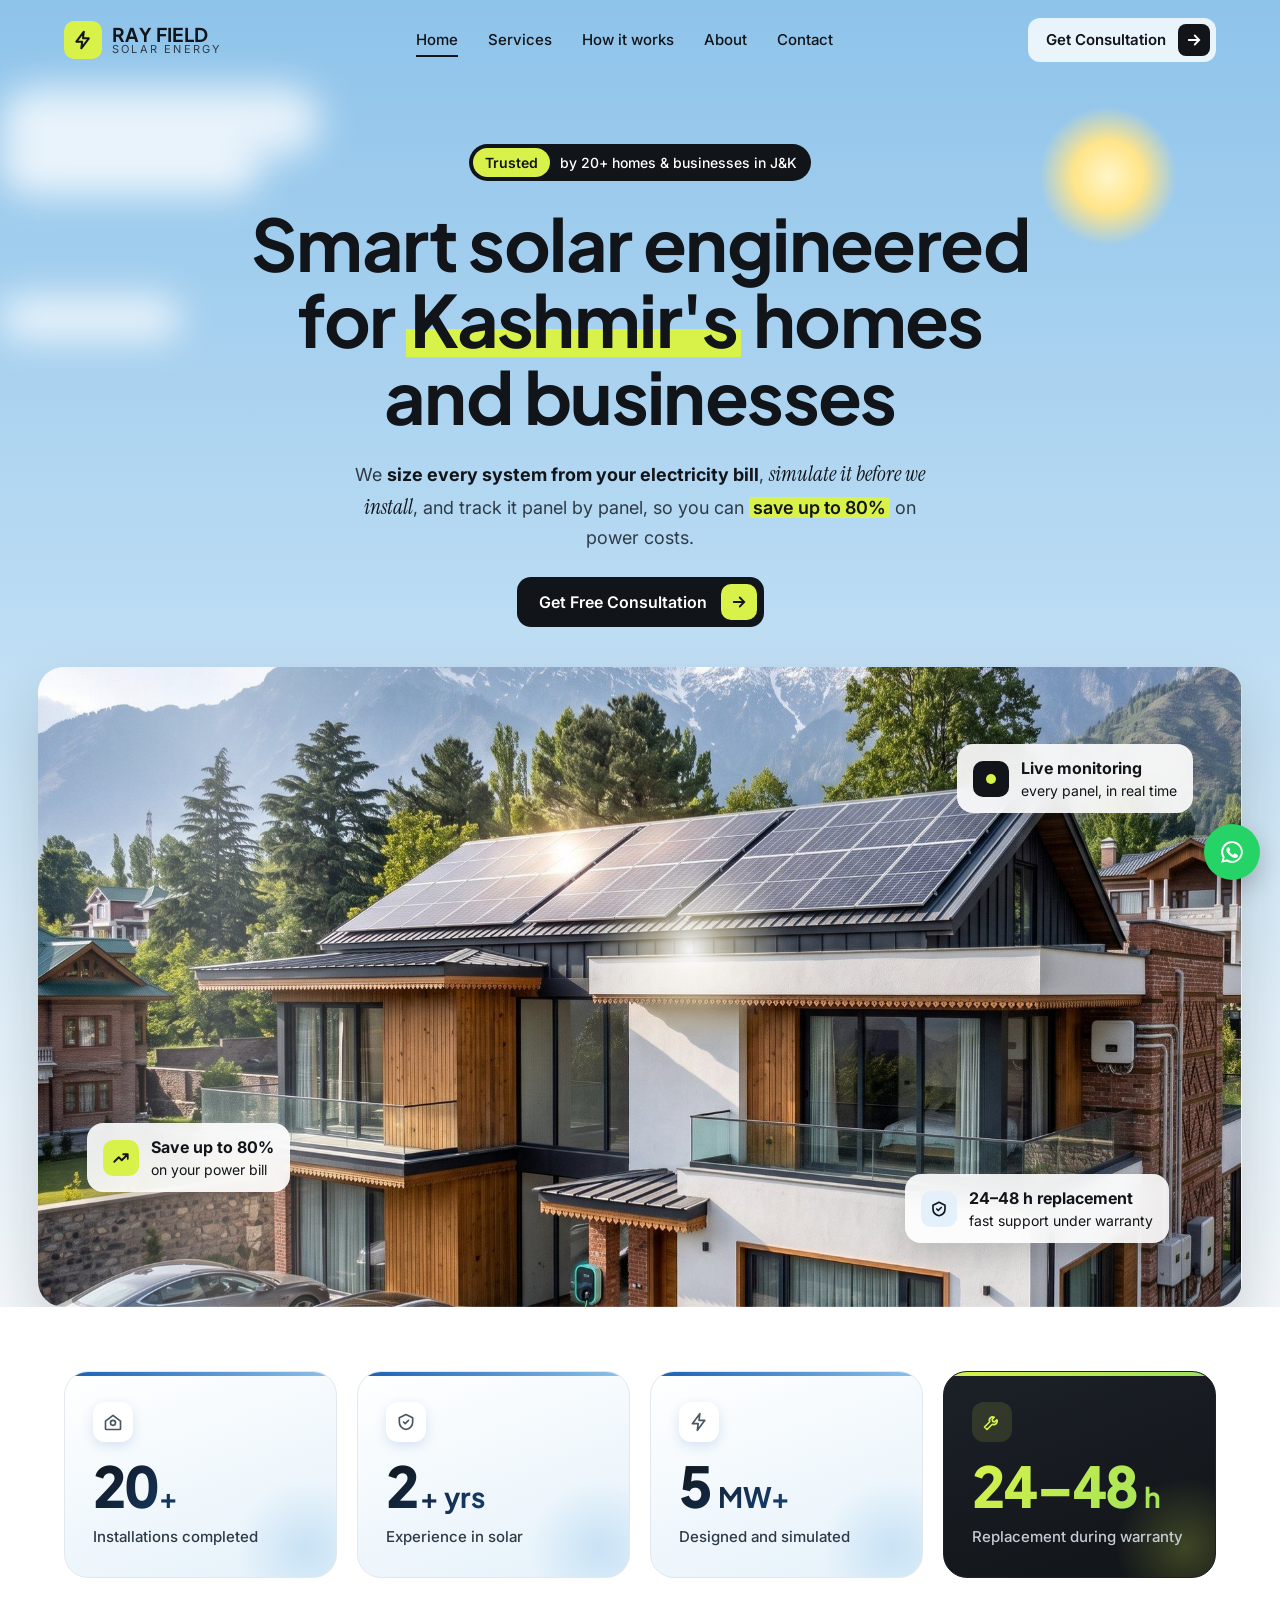
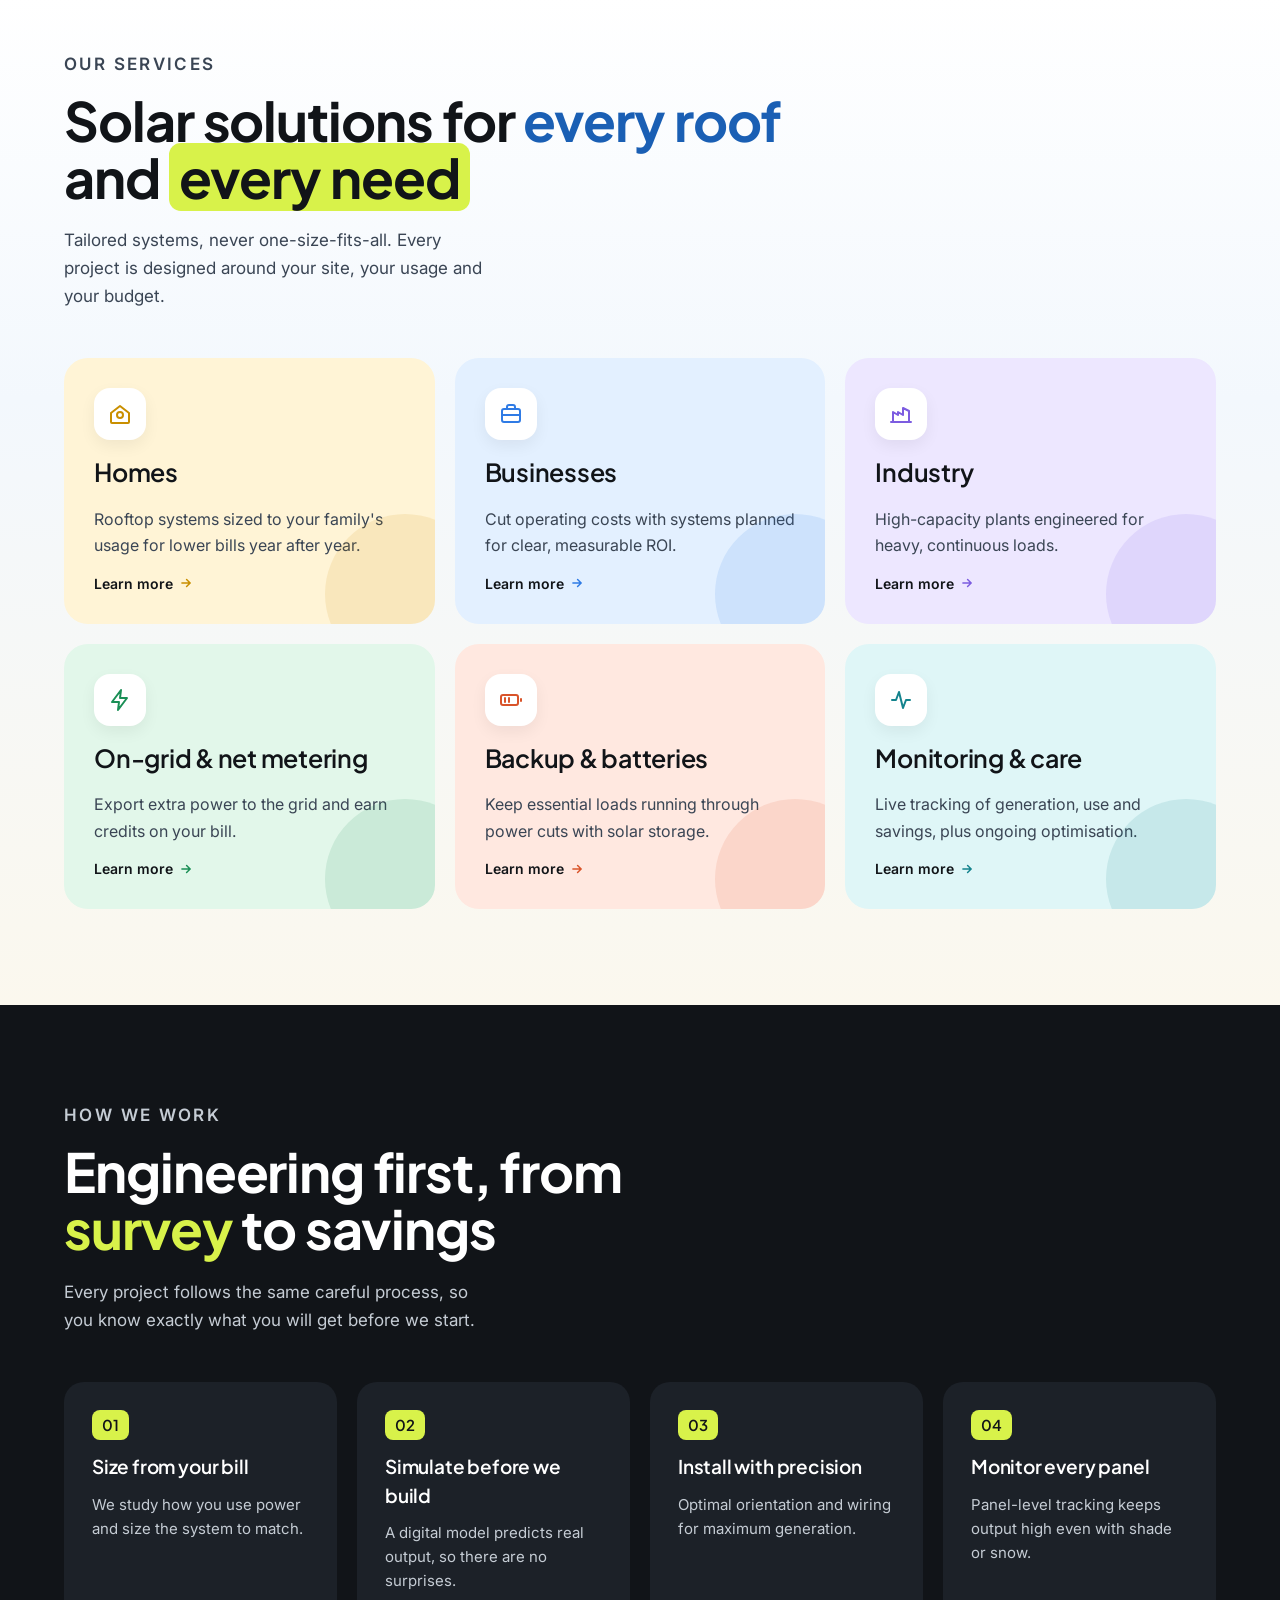
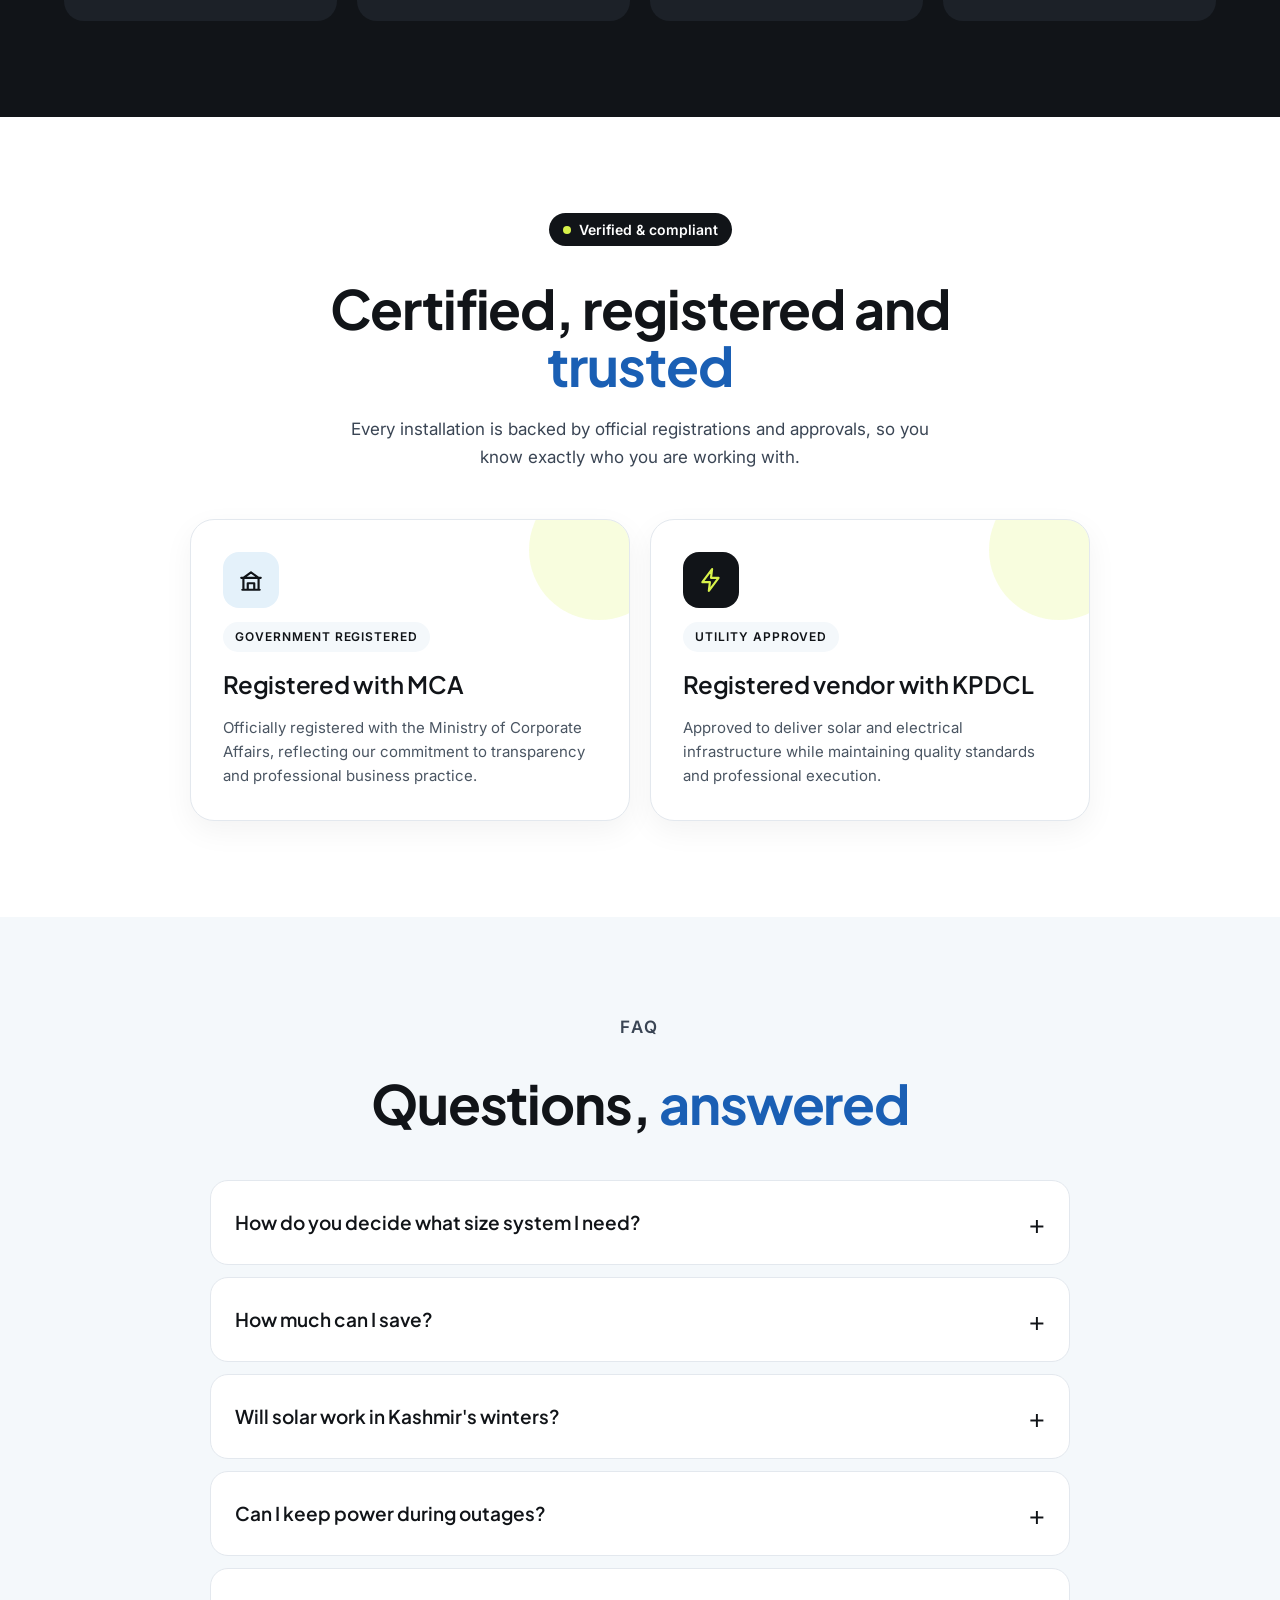
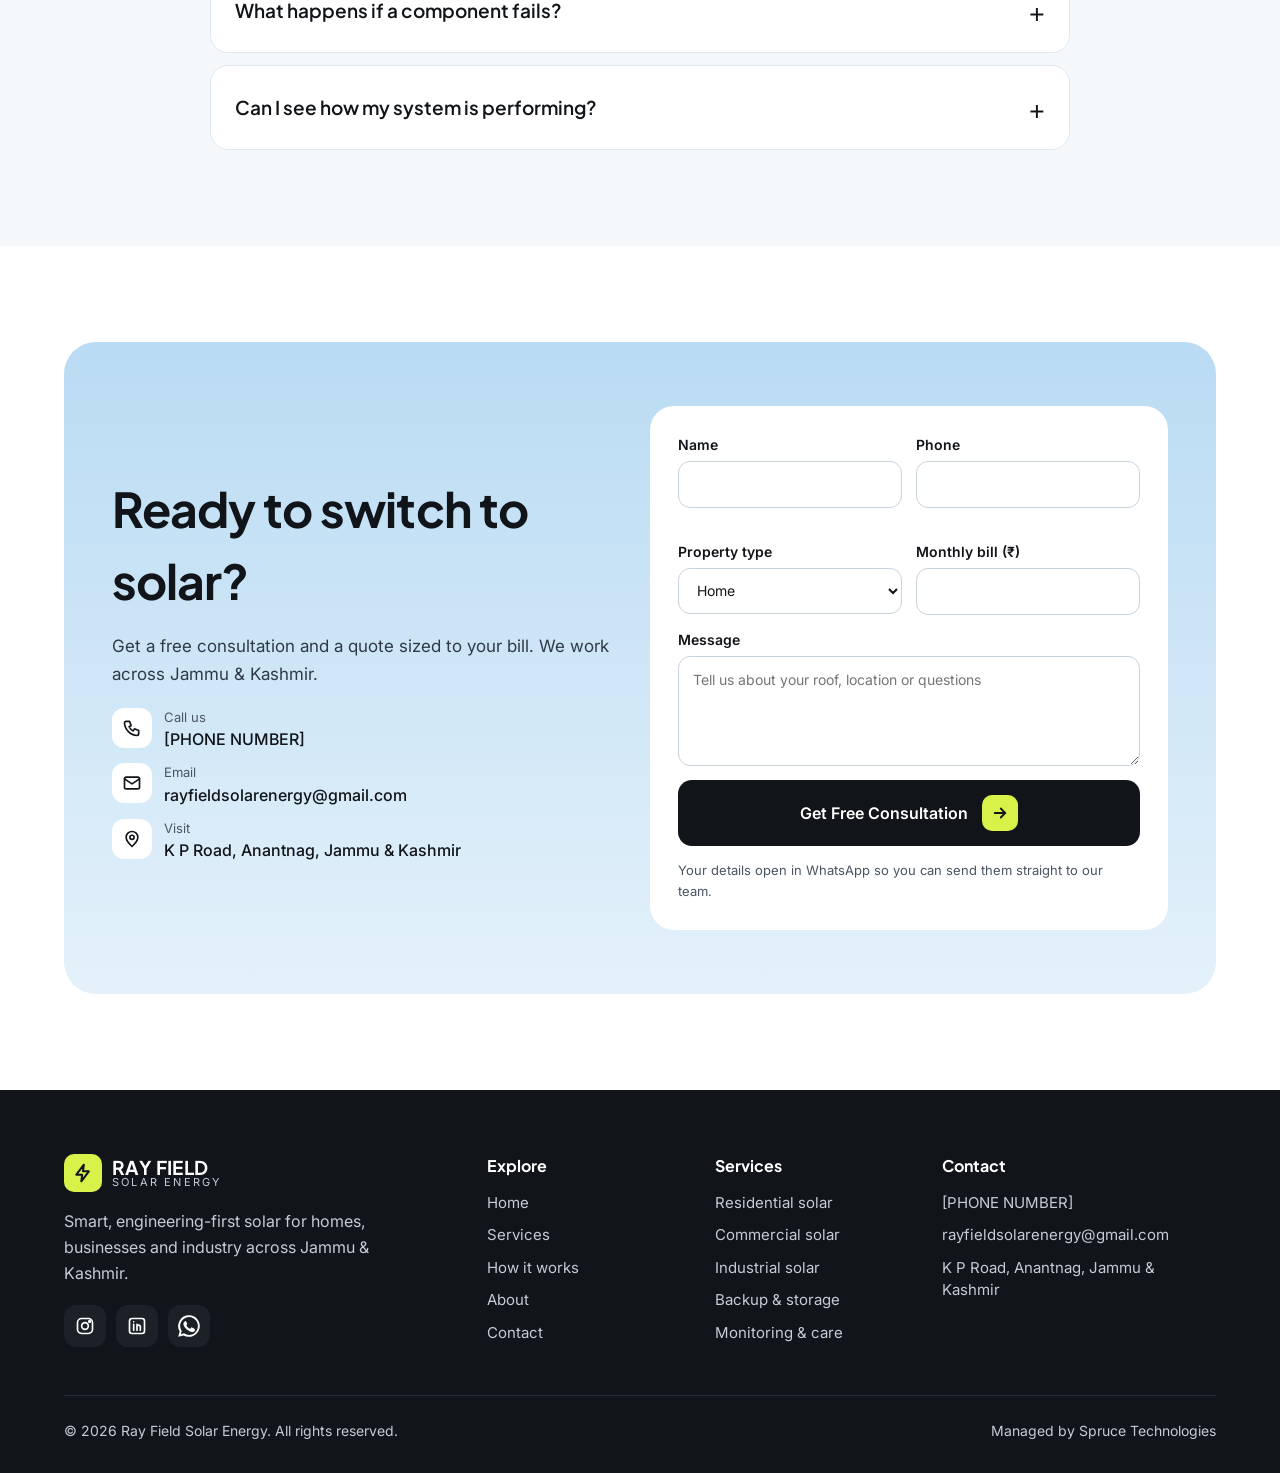
==== index.html @ 149a0244 "Footer: Managed by Spruce Technologies Co-Authored-By: Claude Opus 5.5 <noreply@anthropic.com> Claud" ====
<!doctype html>
<html lang="en" class="no-js">
<head>
<meta charset="utf-8">
<meta name="viewport" content="width=device-width, initial-scale=1">
<title>Ray Field Solar Energy | Rooftop Solar in Jammu &amp; Kashmir</title>
<meta name="description" content="Smart solar for homes and businesses in Jammu & Kashmir. Systems sized from your bill, simulated before install and monitored panel by panel.">
<meta name="theme-color" content="#8EC3EA">
<meta property="og:title" content="Ray Field Solar Energy | Rooftop Solar in Jammu &amp; Kashmir">
<meta property="og:description" content="Smart solar for homes and businesses in Jammu & Kashmir. Systems sized from your bill, simulated before install and monitored panel by panel.">
<meta property="og:image" content="assets/img/kashmir-solar-home.jpg">
<link rel="icon" href="assets/img/favicon.svg" type="image/svg+xml">
<link rel="preconnect" href="https://fonts.googleapis.com">
<link rel="preconnect" href="https://fonts.gstatic.com" crossorigin>
<link href="https://fonts.googleapis.com/css2?family=Plus+Jakarta+Sans:wght@500;600;700;800&family=Inter:wght@400;500;600&family=Instrument+Serif:ital@0;1&display=swap" rel="stylesheet">
<link rel="stylesheet" href="assets/css/styles.css">
</head>
<body>
<a class="skip" href="#main">Skip to content</a>
<header class="site-header">
<div class="container nav">
<a class="logo" href="index.html" aria-label="Ray Field Solar Energy home"><span class="logo-mark"><svg width="20" height="20" viewBox="0 0 24 24" fill="none" stroke="#111418" stroke-width="2.4" stroke-linecap="round" stroke-linejoin="round" aria-hidden="true"><path d="M13 2 4 14h7l-1 8 9-12h-7z"/></svg></span><span class="logo-text"><b>RAY FIELD</b><small>SOLAR ENERGY</small></span></a>
<nav aria-label="Main"><ul class="menu" id="menu"><li><a href="index.html" aria-current="page">Home</a></li><li><a href="services.html">Services</a></li><li><a href="how-it-works.html">How it works</a></li><li><a href="about.html">About</a></li><li><a href="contact.html">Contact</a></li></ul></nav>
<a class="btn btn-light" href="contact.html#quote">Get Consultation<span class="arr"><svg width="18" height="18" viewBox="0 0 24 24" fill="none" stroke="currentColor" stroke-width="2.4" stroke-linecap="round" aria-hidden="true"><path d="M5 12h14M13 6l6 6-6 6"/></svg></span></a>
<button class="menu-toggle" aria-controls="menu" aria-expanded="false" aria-label="Open menu"><svg width="22" height="22" viewBox="0 0 24 24" fill="none" stroke="currentColor" stroke-width="2" stroke-linecap="round" stroke-linejoin="round" aria-hidden="true"><path d="M4 7h16M4 12h16M4 17h16"/></svg></button>
</div>
</header>
<main id="main">
<section class="hero">
<div class="sun" aria-hidden="true"></div>
<div class="cloud" aria-hidden="true" style="top:140px;width:260px;height:60px;animation-duration:70s;animation-delay:-20s"></div>
<div class="cloud" aria-hidden="true" style="top:300px;width:180px;height:44px;animation-duration:95s;animation-delay:-60s"></div>
<div class="cloud" aria-hidden="true" style="top:90px;width:320px;height:70px;animation-duration:120s;animation-delay:-5s"></div>
<div class="hero-copy">
<p class="pill fu d1"><span>Trusted</span>by 20+ homes &amp; businesses in J&amp;K</p>
<h1 class="fu d2">Smart solar engineered for <span class="mark">Kashmir's</span> homes and businesses</h1>
<p class="lead fu d3">We <strong>size every system from your electricity bill</strong>, <em>simulate it before we install</em>, and track it panel by panel, so you can <span class="hl" style="font-weight:600;color:#111418">save up to 80%</span> on power costs.</p>
<a class="btn btn-dark fu d4" href="contact.html#quote">Get Free Consultation<span class="arr"><svg width="18" height="18" viewBox="0 0 24 24" fill="none" stroke="currentColor" stroke-width="2.4" stroke-linecap="round" aria-hidden="true"><path d="M5 12h14M13 6l6 6-6 6"/></svg></span></a>
</div>
<div class="hero-media rise">
<div class="photo">
<img src="assets/img/kashmir-solar-home.jpg" alt="Modern Kashmiri home with rooftop solar panels and snow-capped mountains behind" width="1800" height="1413" fetchpriority="high">
<div class="flare" aria-hidden="true"></div><div class="sweep" aria-hidden="true"></div>
<div class="chip c1"><span class="ic" style="background:#D8F24A"><svg width="18" height="18" viewBox="0 0 24 24" fill="none" stroke="#111418" stroke-width="2.4" stroke-linecap="round" stroke-linejoin="round" aria-hidden="true"><path d="M3 17l6-6 4 4 8-8M15 7h6v6"/></svg></span><span><strong>Save up to 80%</strong><span class="sub">on your power bill</span></span></div>
<div class="chip c2"><span class="ic" style="background:#111418"><span class="live"></span></span><span><strong>Live monitoring</strong><span class="sub">every panel, in real time</span></span></div>
<div class="chip c3"><span class="ic" style="background:#E4F1FA"><svg width="18" height="18" viewBox="0 0 24 24" fill="none" stroke="#111418" stroke-width="2.2" stroke-linecap="round" stroke-linejoin="round" aria-hidden="true"><path d="M12 3l8 4v5c0 5-3.5 8-8 9-4.5-1-8-4-8-9V7z"/><path d="M9 12l2 2 4-4"/></svg></span><span><strong>24–48 h replacement</strong><span class="sub">fast support under warranty</span></span></div>
</div>
</div>
</section>
<section class="section" style="padding:64px 0 16px">
<div class="container grid g4 stats">
<div class="stat lift reveal"><span class="stat-ic"><svg width="20" height="20" viewBox="0 0 24 24" fill="none" stroke="currentColor" stroke-width="2" stroke-linecap="round" stroke-linejoin="round" aria-hidden="true"><circle cx="12" cy="13" r="3"/><path d="M3 11l9-7 9 7v9a1 1 0 0 1-1 1H4a1 1 0 0 1-1-1z"/></svg></span><b><span class="num" data-count="20">20</span><i>+</i></b><span>Installations completed</span></div>
<div class="stat lift reveal" data-delay="80"><span class="stat-ic"><svg width="20" height="20" viewBox="0 0 24 24" fill="none" stroke="currentColor" stroke-width="2" stroke-linecap="round" stroke-linejoin="round" aria-hidden="true"><path d="M12 3l8 4v5c0 5-3.5 8-8 9-4.5-1-8-4-8-9V7z"/><path d="M9 12l2 2 4-4"/></svg></span><b><span class="num" data-count="2">2</span><i>+ yrs</i></b><span>Experience in solar</span></div>
<div class="stat lift reveal" data-delay="160"><span class="stat-ic"><svg width="20" height="20" viewBox="0 0 24 24" fill="none" stroke="currentColor" stroke-width="2" stroke-linecap="round" stroke-linejoin="round" aria-hidden="true"><path d="M13 2 4 14h7l-1 8 9-12h-7z"/></svg></span><b><span class="num" data-count="5">5</span><i> MW+</i></b><span>Designed and simulated</span></div>
<div class="stat dark lift reveal" data-delay="240"><span class="stat-ic"><svg width="20" height="20" viewBox="0 0 24 24" fill="none" stroke="currentColor" stroke-width="2" stroke-linecap="round" stroke-linejoin="round" aria-hidden="true"><path d="M14.7 6.3a4 4 0 0 0-5.4 5.4L3 18l3 3 6.3-6.3a4 4 0 0 0 5.4-5.4l-2.5 2.5-2.4-.6-.6-2.4z"/></svg></span><b><span class="num">24–48</span><i> h</i></b><span>Replacement during warranty</span></div>
</div>
</section>

<section class="section services-bg" id="services" style="padding-top:56px">
<div class="container">
<div class="section-head reveal"><div><p class="eyebrow">Our services</p><h2>Solar solutions for <span class="serif">every roof</span> and <span class="hl">every need</span></h2></div><p>Tailored systems, never one-size-fits-all. Every project is designed around your site, your usage and your budget.</p></div>
<div class="grid g3"><article id="homes" class="svc t-yellow lift reveal" data-delay="0"><span class="ic"><svg width="24" height="24" viewBox="0 0 24 24" fill="none" stroke="currentColor" stroke-width="2" stroke-linecap="round" stroke-linejoin="round" aria-hidden="true"><circle cx="12" cy="13" r="3"/><path d="M3 11l9-7 9 7v9a1 1 0 0 1-1 1H4a1 1 0 0 1-1-1z"/></svg></span><h3>Homes</h3><p>Rooftop systems sized to your family's usage for lower bills year after year.</p><a class="more" href="services.html#homes">Learn more <svg width="14" height="14" viewBox="0 0 24 24" fill="none" stroke="currentColor" stroke-width="2.6" stroke-linecap="round" aria-hidden="true"><path d="M5 12h14M13 6l6 6-6 6"/></svg></a></article>
<article id="business" class="svc t-blue lift reveal" data-delay="90"><span class="ic"><svg width="24" height="24" viewBox="0 0 24 24" fill="none" stroke="currentColor" stroke-width="2" stroke-linecap="round" stroke-linejoin="round" aria-hidden="true"><rect x="3" y="7" width="18" height="13" rx="2"/><path d="M8 7V5a2 2 0 0 1 2-2h4a2 2 0 0 1 2 2v2M3 13h18"/></svg></span><h3>Businesses</h3><p>Cut operating costs with systems planned for clear, measurable ROI.</p><a class="more" href="services.html#business">Learn more <svg width="14" height="14" viewBox="0 0 24 24" fill="none" stroke="currentColor" stroke-width="2.6" stroke-linecap="round" aria-hidden="true"><path d="M5 12h14M13 6l6 6-6 6"/></svg></a></article>
<article id="industry" class="svc t-violet lift reveal" data-delay="180"><span class="ic"><svg width="24" height="24" viewBox="0 0 24 24" fill="none" stroke="currentColor" stroke-width="2" stroke-linecap="round" stroke-linejoin="round" aria-hidden="true"><path d="M2 20h20M4 20V10l5 3V10l5 3V6l6 3v11"/></svg></span><h3>Industry</h3><p>High-capacity plants engineered for heavy, continuous loads.</p><a class="more" href="services.html#industry">Learn more <svg width="14" height="14" viewBox="0 0 24 24" fill="none" stroke="currentColor" stroke-width="2.6" stroke-linecap="round" aria-hidden="true"><path d="M5 12h14M13 6l6 6-6 6"/></svg></a></article>
<article id="grid" class="svc t-green lift reveal" data-delay="0"><span class="ic"><svg width="24" height="24" viewBox="0 0 24 24" fill="none" stroke="currentColor" stroke-width="2" stroke-linecap="round" stroke-linejoin="round" aria-hidden="true"><path d="M13 2 4 14h7l-1 8 9-12h-7z"/></svg></span><h3>On-grid &amp; net metering</h3><p>Export extra power to the grid and earn credits on your bill.</p><a class="more" href="services.html#grid">Learn more <svg width="14" height="14" viewBox="0 0 24 24" fill="none" stroke="currentColor" stroke-width="2.6" stroke-linecap="round" aria-hidden="true"><path d="M5 12h14M13 6l6 6-6 6"/></svg></a></article>
<article id="storage" class="svc t-peach lift reveal" data-delay="90"><span class="ic"><svg width="24" height="24" viewBox="0 0 24 24" fill="none" stroke="currentColor" stroke-width="2" stroke-linecap="round" stroke-linejoin="round" aria-hidden="true"><rect x="2" y="7" width="17" height="10" rx="2"/><path d="M22 11v2M6 10v4M10 10v4"/></svg></span><h3>Backup &amp; batteries</h3><p>Keep essential loads running through power cuts with solar storage.</p><a class="more" href="services.html#storage">Learn more <svg width="14" height="14" viewBox="0 0 24 24" fill="none" stroke="currentColor" stroke-width="2.6" stroke-linecap="round" aria-hidden="true"><path d="M5 12h14M13 6l6 6-6 6"/></svg></a></article>
<article id="monitoring" class="svc t-aqua lift reveal" data-delay="180"><span class="ic"><svg width="24" height="24" viewBox="0 0 24 24" fill="none" stroke="currentColor" stroke-width="2" stroke-linecap="round" stroke-linejoin="round" aria-hidden="true"><path d="M3 12h4l3-8 4 16 3-8h4"/></svg></span><h3>Monitoring &amp; care</h3><p>Live tracking of generation, use and savings, plus ongoing optimisation.</p><a class="more" href="services.html#monitoring">Learn more <svg width="14" height="14" viewBox="0 0 24 24" fill="none" stroke="currentColor" stroke-width="2.6" stroke-linecap="round" aria-hidden="true"><path d="M5 12h14M13 6l6 6-6 6"/></svg></a></article></div>
</div>
</section>
<section class="section dark-band">
<div class="container">
<div class="section-head reveal"><div><p class="eyebrow" style="color:var(--on-dark)">How we work</p><h2>Engineering first, from <span class="serif">survey</span> to savings</h2></div><p>Every project follows the same careful process, so you know exactly what you will get before we start.</p></div>
<div class="grid g4"><div class="step lift reveal" data-delay="0"><span class="n">01</span><h3>Size from your bill</h3><p>We study how you use power and size the system to match.</p></div><div class="step lift reveal" data-delay="90"><span class="n">02</span><h3>Simulate before we build</h3><p>A digital model predicts real output, so there are no surprises.</p></div><div class="step lift reveal" data-delay="180"><span class="n">03</span><h3>Install with precision</h3><p>Optimal orientation and wiring for maximum generation.</p></div><div class="step lift reveal" data-delay="270"><span class="n">04</span><h3>Monitor every panel</h3><p>Panel-level tracking keeps output high even with shade or snow.</p></div></div>
</div>
</section>

<section class="section">
<div class="container">
<div class="section-head center reveal">
<span class="badge-dark"><span class="live"></span>Verified &amp; compliant</span>
<h2>Certified, registered and <span class="serif">trusted</span></h2>
<p>Every installation is backed by official registrations and approvals, so you know exactly who you are working with.</p>
</div>
<div class="grid g2" style="max-width:900px;margin:0 auto">
<div class="trust lift reveal"><span class="ic" style="background:#E4F1FA"><svg width="26" height="26" viewBox="0 0 24 24" fill="none" stroke="#111418" stroke-width="2" stroke-linecap="round" stroke-linejoin="round" aria-hidden="true"><path d="M4 21h16M5 21V10l7-5 7 5v11M9 21v-6h6v6M3 10h18"/></svg></span><span class="tag">Government registered</span><h3>Registered with MCA</h3><p>Officially registered with the Ministry of Corporate Affairs, reflecting our commitment to transparency and professional business practice.</p></div>
<div class="trust lift reveal" data-delay="90"><span class="ic" style="background:#111418"><svg width="26" height="26" viewBox="0 0 24 24" fill="none" stroke="#D8F24A" stroke-width="2" stroke-linecap="round" stroke-linejoin="round" aria-hidden="true"><path d="M13 2 4 14h7l-1 8 9-12h-7z"/></svg></span><span class="tag">Utility approved</span><h3>Registered vendor with KPDCL</h3><p>Approved to deliver solar and electrical infrastructure while maintaining quality standards and professional execution.</p></div>
</div>
</div>
</section>

<section class="section" id="faq" style="background:var(--sky-4)">
<div class="container">
<div class="section-head center reveal"><p class="eyebrow">FAQ</p><h2>Questions, <span class="serif">answered</span></h2></div>
<div class="faq"><details class="reveal"><summary>How do you decide what size system I need?</summary><p>We start with your electricity bills. By looking at how much power you use and when, we size a system that cuts your bill as much as possible without paying for capacity you will not use.</p></details><details class="reveal"><summary>How much can I save?</summary><p>Many customers can reduce their electricity bill by up to 80%. Your exact savings depend on your usage, roof and system size, and we show you the numbers before you commit.</p></details><details class="reveal"><summary>Will solar work in Kashmir's winters?</summary><p>Yes. We simulate every system against local conditions before installing, and panel-level monitoring and optimisation help keep output up even when one panel is affected by shade or snow.</p></details><details class="reveal"><summary>Can I keep power during outages?</summary><p>Yes, with a backup or battery storage system. We design it to keep your essential loads running when the grid is down.</p></details><details class="reveal"><summary>What happens if a component fails?</summary><p>If a component fails during the warranty period, we aim to replace it within 24–48 hours to keep downtime to a minimum.</p></details><details class="reveal"><summary>Can I see how my system is performing?</summary><p>Yes. Our monitoring shows your generation, consumption, grid import and export, and savings in real time.</p></details></div>
</div>
</section>

<div style="height:72px"></div>
<section class="section" id="quote" style="padding-top:24px">
<div class="container">
<div class="cta-box reveal">
<div>
<h2>Ready to switch to solar?</h2>
<p>Get a free consultation and a quote sized to your bill. We work across Jammu &amp; Kashmir.</p>
<ul class="contact-list">
<li><span class="ic"><svg width="20" height="20" viewBox="0 0 24 24" fill="none" stroke="currentColor" stroke-width="2" stroke-linecap="round" stroke-linejoin="round" aria-hidden="true"><path d="M5 4h4l2 5-2.5 1.5a11 11 0 0 0 5 5L15 13l5 2v4a2 2 0 0 1-2 2A16 16 0 0 1 3 6a2 2 0 0 1 2-2"/></svg></span><span><small>Call us</small><a href="tel:[PHONE]">[PHONE NUMBER]</a></span></li>
<li><span class="ic"><svg width="20" height="20" viewBox="0 0 24 24" fill="none" stroke="currentColor" stroke-width="2" stroke-linecap="round" stroke-linejoin="round" aria-hidden="true"><rect x="3" y="5" width="18" height="14" rx="2"/><path d="m3 7 9 6 9-6"/></svg></span><span><small>Email</small><a href="mailto:rayfieldsolarenergy@gmail.com">rayfieldsolarenergy@gmail.com</a></span></li>
<li><span class="ic"><svg width="20" height="20" viewBox="0 0 24 24" fill="none" stroke="currentColor" stroke-width="2" stroke-linecap="round" stroke-linejoin="round" aria-hidden="true"><path d="M12 21s-7-6.2-7-11a7 7 0 0 1 14 0c0 4.8-7 11-7 11z"/><circle cx="12" cy="10" r="2.5"/></svg></span><span><small>Visit</small>K P Road, Anantnag, Jammu &amp; Kashmir</span></li>
</ul>
</div>
<form class="quote" novalidate>
<label>Name<input name="Name" type="text" autocomplete="name" required><span class="err" data-err-for="Name" aria-live="polite"></span></label>
<label>Phone<input name="Phone" type="tel" autocomplete="tel" inputmode="tel" required><span class="err" data-err-for="Phone" aria-live="polite"></span></label>
<label>Property type<select name="Property"><option>Home</option><option>Business</option><option>Industry</option></select></label>
<label>Monthly bill (₹)<input name="Monthly bill" type="number" min="0" inputmode="numeric"></label>
<label class="full">Message<textarea name="Message" placeholder="Tell us about your roof, location or questions"></textarea></label>
<button class="btn btn-dark full" type="submit">Get Free Consultation<span class="arr"><svg width="18" height="18" viewBox="0 0 24 24" fill="none" stroke="currentColor" stroke-width="2.4" stroke-linecap="round" aria-hidden="true"><path d="M5 12h14M13 6l6 6-6 6"/></svg></span></button>
<p class="note full form-status" aria-live="polite">Your details open in WhatsApp so you can send them straight to our team.</p>
</form>
</div>
</div>
</section>

</main>
<footer class="site-footer">
<div class="container">
<div class="foot-grid">
<div>
<a class="logo" href="index.html"><span class="logo-mark"><svg width="20" height="20" viewBox="0 0 24 24" fill="none" stroke="#111418" stroke-width="2.4" stroke-linecap="round" stroke-linejoin="round" aria-hidden="true"><path d="M13 2 4 14h7l-1 8 9-12h-7z"/></svg></span><span class="logo-text"><b>RAY FIELD</b><small>SOLAR ENERGY</small></span></a>
<p style="margin-top:16px;max-width:320px;line-height:1.65">Smart, engineering-first solar for homes, businesses and industry across Jammu &amp; Kashmir.</p>
<div class="socials"><a href="[INSTAGRAM URL]" aria-label="Instagram"><svg width="20" height="20" viewBox="0 0 24 24" fill="none" stroke="currentColor" stroke-width="2" stroke-linecap="round" stroke-linejoin="round" aria-hidden="true"><rect x="3" y="3" width="18" height="18" rx="5"/><circle cx="12" cy="12" r="4"/><circle cx="17.5" cy="6.5" r="1" fill="currentColor"/></svg></a><a href="[LINKEDIN URL]" aria-label="LinkedIn"><svg width="20" height="20" viewBox="0 0 24 24" fill="none" stroke="currentColor" stroke-width="2" stroke-linecap="round" stroke-linejoin="round" aria-hidden="true"><rect x="3" y="3" width="18" height="18" rx="3"/><path d="M8 10v7M8 7v.01M12 17v-4a2 2 0 0 1 4 0v4M12 10v7"/></svg></a><a href="https://wa.me/[WHATSAPP]" aria-label="WhatsApp"><svg width="26" height="26" viewBox="0 0 24 24" fill="currentColor" aria-hidden="true"><path d="M12 2a10 10 0 0 0-8.6 15.1L2 22l5-1.3A10 10 0 1 0 12 2zm0 18.2a8.2 8.2 0 0 1-4.2-1.2l-.3-.2-3 .8.8-2.9-.2-.3A8.2 8.2 0 1 1 12 20.2zm4.5-6.1c-.2-.1-1.5-.7-1.7-.8-.2-.1-.4-.1-.6.1l-.8 1c-.1.2-.3.2-.5.1a6.7 6.7 0 0 1-3.3-2.9c-.3-.4.2-.4.7-1.3.1-.2 0-.3 0-.4l-.8-1.8c-.2-.5-.4-.4-.6-.4h-.5a1 1 0 0 0-.7.3 3 3 0 0 0-.9 2.2 5.2 5.2 0 0 0 1.1 2.7 11.8 11.8 0 0 0 4.5 4c1.7.7 2.3.8 3.2.6.5-.1 1.5-.6 1.7-1.2.2-.6.2-1.1.2-1.2-.1-.1-.3-.2-.5-.3z"/></svg></a></div>
</div>
<div><h4>Explore</h4><ul><li><a href="index.html">Home</a></li><li><a href="services.html">Services</a></li><li><a href="how-it-works.html">How it works</a></li><li><a href="about.html">About</a></li><li><a href="contact.html">Contact</a></li></ul></div>
<div><h4>Services</h4><ul><li><a href="services.html#homes">Residential solar</a></li><li><a href="services.html#business">Commercial solar</a></li><li><a href="services.html#industry">Industrial solar</a></li><li><a href="services.html#storage">Backup &amp; storage</a></li><li><a href="services.html#monitoring">Monitoring &amp; care</a></li></ul></div>
<div><h4>Contact</h4><ul><li><a href="tel:[PHONE]">[PHONE NUMBER]</a></li><li><a href="mailto:rayfieldsolarenergy@gmail.com">rayfieldsolarenergy@gmail.com</a></li><li>K P Road, Anantnag, Jammu &amp; Kashmir</li></ul></div>
</div>
<div class="foot-bottom"><p>&copy; <span data-year>2026</span> Ray Field Solar Energy. All rights reserved.</p><p>Managed by Spruce Technologies</p></div>
</div>
</footer>
<a class="wa-float" href="https://wa.me/[WHATSAPP]" aria-label="Chat with us on WhatsApp"><svg width="26" height="26" viewBox="0 0 24 24" fill="currentColor" aria-hidden="true"><path d="M12 2a10 10 0 0 0-8.6 15.1L2 22l5-1.3A10 10 0 1 0 12 2zm0 18.2a8.2 8.2 0 0 1-4.2-1.2l-.3-.2-3 .8.8-2.9-.2-.3A8.2 8.2 0 1 1 12 20.2zm4.5-6.1c-.2-.1-1.5-.7-1.7-.8-.2-.1-.4-.1-.6.1l-.8 1c-.1.2-.3.2-.5.1a6.7 6.7 0 0 1-3.3-2.9c-.3-.4.2-.4.7-1.3.1-.2 0-.3 0-.4l-.8-1.8c-.2-.5-.4-.4-.6-.4h-.5a1 1 0 0 0-.7.3 3 3 0 0 0-.9 2.2 5.2 5.2 0 0 0 1.1 2.7 11.8 11.8 0 0 0 4.5 4c1.7.7 2.3.8 3.2.6.5-.1 1.5-.6 1.7-1.2.2-.6.2-1.1.2-1.2-.1-.1-.3-.2-.5-.3z"/></svg></a>
<script src="assets/js/main.js"></script>
</body>
</html>
---- assets/css/styles.css ----
/* Ray Field Energy — site styles */
:root{
  --ink:#111418; --ink-2:#2E3A47; --muted:#4A5562; --line:#E3E8EE;
  --sky-1:#8EC3EA; --sky-2:#B9DBF3; --sky-3:#E4F1FA; --sky-4:#F4F8FB;
  --lime:#D8F24A; --dark:#111418; --dark-2:#1C2128; --on-dark:#C5CCD4;
  --radius:24px; --max:1200px;
  --font-display:'Plus Jakarta Sans',system-ui,sans-serif;
  --font-body:'Inter',system-ui,sans-serif;
  --accent-ink:#1A5FB4;
}
*{box-sizing:border-box}
html{scroll-behavior:smooth}
body{margin:0;font-family:var(--font-body);color:var(--ink);background:#fff;line-height:1.5;-webkit-font-smoothing:antialiased}
img{max-width:100%;display:block}
a{color:inherit}
h1,h2,h3{font-family:var(--font-display);margin:0;letter-spacing:-.01em}
p{margin:0}
.container{max-width:var(--max);margin:0 auto;padding:0 24px}
.serif{color:var(--accent-ink)}
.dark-band .serif{color:var(--lime)}
.mark{background:linear-gradient(transparent 62%,var(--lime) 62%,var(--lime) 92%,transparent 92%);padding:0 .06em;-webkit-box-decoration-break:clone;box-decoration-break:clone}
.hl{background:var(--lime);border-radius:.22em;padding:0 .2em;-webkit-box-decoration-break:clone;box-decoration-break:clone}
.eyebrow{font-size:13px;font-weight:600;letter-spacing:.14em;text-transform:uppercase;color:var(--muted)}
.skip{position:absolute;left:-999px;top:8px;background:var(--ink);color:#fff;padding:10px 14px;border-radius:8px;z-index:100}
.skip:focus{left:8px}

/* Buttons */
.btn{display:inline-flex;align-items:center;gap:14px;font-weight:600;font-size:16px;text-decoration:none;border-radius:14px;min-height:48px;border:0;cursor:pointer;font-family:inherit}
.btn-dark{background:var(--ink);color:#fff;padding:7px 7px 7px 22px}
.btn-dark .arr{width:36px;height:36px;border-radius:10px;background:var(--lime);color:var(--ink);display:inline-flex;align-items:center;justify-content:center;animation:nudge 1.6s ease-in-out infinite}
.btn-light{background:rgba(255,255,255,.8);color:var(--ink);padding:6px 6px 6px 18px;font-size:15px;border-radius:12px;min-height:44px;gap:12px}
.btn-light .arr{width:32px;height:32px;border-radius:8px;background:var(--ink);color:#fff;display:inline-flex;align-items:center;justify-content:center}
.btn-outline{border:1.5px solid var(--ink);color:var(--ink);padding:12px 22px;background:transparent}
.btn:focus-visible,a:focus-visible,button:focus-visible,input:focus-visible,select:focus-visible,textarea:focus-visible{outline:3px solid #2F7BE5;outline-offset:2px}

/* Header */
.site-header{position:sticky;top:0;z-index:50;transition:background .3s,box-shadow .3s}
.site-header.scrolled{background:rgba(255,255,255,.88);backdrop-filter:blur(12px);-webkit-backdrop-filter:blur(12px);box-shadow:0 1px 0 var(--line)}
.nav{display:flex;align-items:center;justify-content:space-between;gap:16px;padding-top:18px;padding-bottom:18px}
.logo{display:flex;align-items:center;gap:10px;text-decoration:none}
.logo-mark{width:38px;height:38px;border-radius:10px;background:var(--lime);display:inline-flex;align-items:center;justify-content:center}
.logo-text{display:flex;flex-direction:column;line-height:1}
.logo-text b{font-family:var(--font-display);font-weight:700;font-size:19px;letter-spacing:.02em}
.logo-text small{font-size:11px;letter-spacing:.2em;color:var(--ink-2)}
.menu{display:flex;gap:30px;font-size:15px;font-weight:500;list-style:none;margin:0;padding:0}
.menu a{text-decoration:none;padding:6px 0;border-bottom:2px solid transparent}
.menu a:hover,.menu a[aria-current="page"]{border-color:var(--ink)}
.menu-toggle{display:none;background:#fff;border:1px solid var(--line);border-radius:10px;width:44px;height:44px;align-items:center;justify-content:center;cursor:pointer}
@media (max-width:900px){
  .menu-toggle{display:inline-flex}
  .nav .btn-light{display:none}
  .menu{position:absolute;left:16px;right:16px;top:76px;flex-direction:column;gap:0;background:#fff;border-radius:18px;box-shadow:0 20px 40px rgba(17,20,24,.15);padding:8px;display:none}
  .menu.open{display:flex}
  .menu a{display:block;padding:14px 16px;border:0;border-radius:10px}
  .menu a:hover,.menu a[aria-current="page"]{background:var(--sky-4)}
}

/* Hero */
.hero{position:relative;overflow:hidden;background:linear-gradient(180deg,var(--sky-1) 0%,var(--sky-2) 45%,var(--sky-3) 80%,var(--sky-4) 100%);margin-top:-84px;padding-top:84px}
.hero-copy{position:relative;max-width:900px;margin:0 auto;padding:64px 24px 40px;display:flex;flex-direction:column;align-items:center;gap:24px;text-align:center}
.pill{display:inline-flex;align-items:center;gap:10px;background:var(--ink);color:#fff;border-radius:999px;padding:4px 14px 4px 4px;font-size:14px;font-weight:500}
.pill span{background:var(--lime);color:var(--ink);border-radius:999px;padding:4px 12px;font-weight:600}
.hero h1{font-size:clamp(40px,6.2vw,72px);line-height:1.06;font-weight:700;letter-spacing:-.022em;max-width:900px;text-wrap:balance}
.sun-dot{display:inline-flex;align-items:center;justify-content:center;width:.9em;height:.9em;border-radius:999px;background:var(--ink);vertical-align:-.08em}
.hero .lead{font-size:18px;line-height:1.6;color:var(--ink-2);max-width:600px}
.hero .lead strong,.hero .lead em{color:var(--ink)}
.hero .lead em{font-family:'Instrument Serif',Georgia,serif;font-size:1.15em}
.hero-media{position:relative;width:100%;margin:0;padding:0 clamp(12px,3vw,40px)}
.photo{position:relative;border-radius:28px 28px 0 0;overflow:hidden;box-shadow:0 30px 60px rgba(17,20,24,.18)}
.hero-media .photo{border-radius:clamp(18px,2vw,28px) clamp(18px,2vw,28px) 0 0;box-shadow:0 30px 60px rgba(17,20,24,.18)}
.photo img{width:100%;height:clamp(340px,50vw,760px);object-fit:cover;object-position:center 40%;animation:kb 9s ease-out forwards}
.flare{position:absolute;left:45%;top:27%;width:220px;height:220px;border-radius:50%;background:radial-gradient(circle,rgba(255,255,255,.95) 0%,rgba(255,240,190,.6) 22%,rgba(255,230,150,0) 65%);mix-blend-mode:screen;animation:flare 3.5s ease-in-out infinite;pointer-events:none}
.sweep{position:absolute;inset:0 auto 0 0;width:30%;background:linear-gradient(90deg,rgba(255,255,255,0),rgba(255,255,255,.28),rgba(255,255,255,0));animation:sweep 6s ease-in-out 2s infinite;pointer-events:none}
.chip{position:absolute;background:rgba(255,255,255,.9);backdrop-filter:blur(10px);-webkit-backdrop-filter:blur(10px);border-radius:16px;padding:12px 16px;display:flex;align-items:center;gap:12px;box-shadow:0 12px 30px rgba(17,20,24,.18);font-size:14px;opacity:0;animation:popIn .7s cubic-bezier(.2,.8,.2,1.2) forwards,bob 4s ease-in-out infinite}
.chip strong{display:block;font-size:16px}
.chip .ic{width:36px;height:36px;border-radius:10px;display:inline-flex;align-items:center;justify-content:center;flex:none}
.c1{left:4%;bottom:18%;animation-delay:1.4s,2.1s}.c2{right:4%;top:12%;animation-delay:1.7s,2.6s}.c3{right:6%;bottom:10%;animation-delay:2s,3.1s}
.live{width:10px;height:10px;border-radius:50%;background:var(--lime);animation:live 1.6s ease-out infinite;display:inline-block}
.sun{position:absolute;right:8%;top:110px;width:140px;height:140px;border-radius:50%;background:radial-gradient(circle,#FFF6C8 0%,#FFE58A 35%,rgba(255,229,138,0) 70%);animation:glow 4s ease-in-out infinite;pointer-events:none}
.cloud{position:absolute;border-radius:999px;background:#fff;filter:blur(18px);opacity:.75;animation:drift linear infinite;pointer-events:none}
@media (max-width:640px){
  .chip{padding:7px 10px 7px 7px;gap:8px;font-size:11px;border-radius:12px;max-width:62%}
  .chip strong{font-size:13px;line-height:1.2}
  .chip .ic{width:28px;height:28px;border-radius:8px}
  .chip .ic svg{width:14px;height:14px}
  .chip .sub{display:none}
  .c1{left:12px;bottom:auto;top:50%}
  .c2{right:12px;top:14px}
  .c3{right:12px;bottom:14px}
  .flare{width:140px;height:140px}
}

/* Page hero (inner pages) */
.page-hero{position:relative;overflow:hidden;background:linear-gradient(180deg,var(--sky-1) 0%,var(--sky-2) 55%,var(--sky-4) 100%);margin-top:-84px;padding:160px 0 80px;text-align:center}
.page-hero h1{font-size:clamp(38px,5.6vw,64px);font-weight:700;letter-spacing:-.022em;line-height:1.05;max-width:860px;margin:16px auto 0}
.page-hero p.lead{font-size:18px;color:var(--ink-2);max-width:640px;margin:20px auto 0;line-height:1.6}

/* Sections */
.section{padding:96px 0}
.section-head{display:flex;flex-wrap:wrap;justify-content:space-between;align-items:flex-end;gap:20px;margin-bottom:48px}
.section-head.center{flex-direction:column;align-items:center;text-align:center}
.section-head h2{font-size:clamp(34px,4.6vw,54px);line-height:1.06;font-weight:700;letter-spacing:-.02em;max-width:720px;margin-top:14px}
.section-head p{color:#3A4554;font-size:17px;line-height:1.65;max-width:420px}
.section-head.center p{max-width:600px}
.grid{display:grid;gap:20px}
.g4{grid-template-columns:repeat(auto-fit,minmax(220px,1fr))}
@media (max-width:560px){.g4.stats{grid-template-columns:repeat(2,minmax(0,1fr))}.stat{padding:20px}.stat b{font-size:32px}}
.g3{grid-template-columns:repeat(auto-fit,minmax(300px,1fr))}
.g2{grid-template-columns:repeat(auto-fit,minmax(340px,1fr))}
@media (max-width:400px){.g3,.g2{grid-template-columns:1fr}}

/* Stats */
.stat{background:var(--sky-4);border-radius:20px;padding:28px}
.stat b{display:block;font-family:var(--font-display);font-size:44px;font-weight:600;line-height:1.1}
.stat span{color:var(--muted);font-size:15px}
.stat.dark{background:var(--ink);color:#fff}.stat.dark b{color:var(--lime)}.stat.dark span{color:var(--on-dark)}

/* Service cards */
.services-bg{background:linear-gradient(180deg,#fff 0%,#F3F8FD 40%,#FBF8EE 100%)}
.svc{position:relative;overflow:hidden;border-radius:var(--radius);padding:30px;display:flex;flex-direction:column;gap:14px;min-height:230px}
.svc::after{content:"";position:absolute;right:-50px;bottom:-50px;width:160px;height:160px;border-radius:50%;background:var(--ac);opacity:.12;transition:transform .5s}
.svc:hover::after{transform:scale(1.4)}
.svc .ic{width:52px;height:52px;border-radius:16px;background:#fff;display:inline-flex;align-items:center;justify-content:center;box-shadow:0 6px 16px rgba(17,20,24,.06);color:var(--ac)}
.svc h3{font-size:25px;font-weight:600}
.svc p{color:#3A4554;line-height:1.65;font-size:16px}
.svc ul{margin:0;padding-left:18px;color:#3A4554;line-height:1.7;font-size:15px}
.svc .more{margin-top:auto;font-size:14px;font-weight:600;display:inline-flex;align-items:center;gap:6px;text-decoration:none;color:var(--ink)}
.svc .more svg{color:var(--ac)}
.t-yellow{background:#FFF4D6;--ac:#C98F00}.t-blue{background:#E3F0FF;--ac:#2F7BE5}.t-violet{background:#EDE7FF;--ac:#7C5CE0}
.t-green{background:#E2F7EA;--ac:#1A8F56}.t-peach{background:#FFE8E0;--ac:#D9542A}.t-aqua{background:#DFF6F7;--ac:#13838D}

/* Process (dark) */
.dark-band{background:var(--dark);color:#fff}
.dark-band .section-head p{color:var(--on-dark)}
.step{background:var(--dark-2);border-radius:20px;padding:28px;display:flex;flex-direction:column;gap:12px}
.step .n{font-family:var(--font-display);font-size:15px;font-weight:600;color:var(--ink);background:var(--lime);border-radius:8px;padding:4px 10px;align-self:flex-start}
.step h3{font-size:19px;font-weight:600}
.step p{color:var(--on-dark);line-height:1.6;font-size:15px}

/* Trust */
.trust{position:relative;overflow:hidden;background:#fff;border:1px solid var(--line);border-radius:var(--radius);padding:32px;display:flex;flex-direction:column;gap:14px;box-shadow:0 10px 30px rgba(17,20,24,.05)}
.trust::before{content:"";position:absolute;right:-40px;top:-40px;width:140px;height:140px;border-radius:50%;background:var(--lime);opacity:.18;transition:transform .5s,opacity .5s}
.trust:hover::before{transform:scale(1.6);opacity:.35}
.trust:hover{border-color:var(--ink)}
.trust .ic{width:56px;height:56px;border-radius:16px;display:inline-flex;align-items:center;justify-content:center}
.trust .tag{align-self:flex-start;font-size:12px;font-weight:600;letter-spacing:.08em;text-transform:uppercase;background:var(--sky-4);border-radius:999px;padding:6px 12px}
.trust h3{font-size:24px;font-weight:600}
.trust p{color:var(--muted);line-height:1.6;font-size:15px}
.badge-dark{display:inline-flex;align-items:center;gap:8px;font-size:14px;font-weight:600;background:var(--ink);color:#fff;border-radius:999px;padding:6px 14px}
.badge-dark .live{width:8px;height:8px}

/* Split content */
.split{display:flex;flex-wrap:wrap;gap:48px;align-items:center}
.split>*{flex:1 1 420px;min-width:0}
.split h2{font-size:clamp(32px,4vw,48px);font-weight:700;letter-spacing:-.02em;line-height:1.1;letter-spacing:-.01em}
.prose p{color:#3A4554;font-size:17px;line-height:1.7;margin-top:16px}
.card-soft{background:var(--sky-4);border-radius:var(--radius);padding:28px}
.card-soft h3{font-size:21px;font-weight:600;margin-bottom:8px}
.card-soft p{color:var(--muted);line-height:1.6}

/* Timeline (how it works) */
.timeline{display:grid;gap:16px;counter-reset:s}
.tl{display:grid;grid-template-columns:72px 1fr;gap:20px;align-items:start;background:#fff;border:1px solid var(--line);border-radius:20px;padding:24px}
.tl .n{width:56px;height:56px;border-radius:16px;background:var(--lime);font-family:var(--font-display);font-weight:700;font-size:20px;display:flex;align-items:center;justify-content:center}
.tl h3{font-size:21px;font-weight:600;margin-bottom:6px}
.tl p{color:var(--muted);line-height:1.65}
.tl .phase{font-size:12px;font-weight:600;letter-spacing:.1em;text-transform:uppercase;color:var(--muted);margin-bottom:6px;display:block}
@media (max-width:560px){.tl{grid-template-columns:1fr}}

/* FAQ */
.faq{max-width:860px;margin:0 auto;display:grid;gap:12px}
.faq details{background:#fff;border:1px solid var(--line);border-radius:18px;padding:0 24px}
.faq summary{cursor:pointer;list-style:none;font-family:var(--font-display);font-size:19px;font-weight:600;padding:22px 0;display:flex;justify-content:space-between;gap:16px;align-items:center}
.faq summary::-webkit-details-marker{display:none}
.faq summary::after{content:"+";font-size:26px;font-weight:400;transition:transform .3s}
.faq details[open] summary::after{transform:rotate(45deg)}
.faq details p{color:var(--muted);line-height:1.7;padding-bottom:22px}

/* CTA + form */
.cta-box{background:linear-gradient(180deg,var(--sky-2) 0%,var(--sky-3) 100%);border-radius:32px;padding:clamp(28px,5vw,64px) clamp(20px,4vw,48px);display:flex;flex-wrap:wrap;gap:40px;align-items:center}
.cta-box>div{flex:1 1 380px;min-width:0}
.cta-box h2{font-size:clamp(34px,4.4vw,48px);font-weight:700;letter-spacing:-.02em;margin-bottom:16px}
.cta-box p{font-size:17px;line-height:1.6;color:var(--ink-2)}
.contact-list{list-style:none;margin:20px 0 0;padding:0;display:grid;gap:12px}
.contact-list li{display:flex;gap:12px;align-items:flex-start;font-weight:500}
.contact-list .ic{width:40px;height:40px;border-radius:12px;background:#fff;display:inline-flex;align-items:center;justify-content:center;flex:none}
.contact-list a{text-decoration:none}
.contact-list small{display:block;color:var(--muted);font-weight:400;font-size:13px}
form.quote{flex:1 1 400px;min-width:0;background:#fff;border-radius:24px;padding:28px;display:grid;grid-template-columns:repeat(2,minmax(0,1fr));gap:14px}
form.quote .full{grid-column:1/-1}
form.quote label{display:flex;flex-direction:column;gap:6px;font-weight:600;font-size:14px}
form.quote input,form.quote select,form.quote textarea{font:inherit;font-weight:400;padding:12px 14px;border:1px solid #C9D3DD;border-radius:12px;min-height:46px;background:#fff;color:var(--ink);width:100%}
form.quote textarea{min-height:110px;resize:vertical}
form.quote .err{color:#B42318;font-size:13px;font-weight:500;min-height:1em}
form.quote .note{font-size:13px;color:var(--muted);font-weight:400}
form.quote button{justify-content:center;padding:15px}
@media (max-width:520px){form.quote{grid-template-columns:1fr}}
.map{border-radius:20px;overflow:hidden;border:1px solid var(--line);min-height:260px;background:var(--sky-4)}
.map iframe{width:100%;height:320px;border:0;display:block}

/* Footer */
.site-footer{background:var(--dark);color:var(--on-dark);padding:64px 0 32px;margin-top:0}
.foot-grid{display:grid;grid-template-columns:2fr 1fr 1fr 1.4fr;gap:32px}
@media (max-width:860px){.foot-grid{grid-template-columns:1fr 1fr}}
@media (max-width:520px){.foot-grid{grid-template-columns:1fr}}
.site-footer .logo-text b{color:#fff}.site-footer .logo-text small{color:var(--on-dark)}
.site-footer h4{color:#fff;font-family:var(--font-display);font-size:16px;margin:0 0 14px}
.site-footer ul{list-style:none;margin:0;padding:0;display:grid;gap:10px;font-size:15px}
.site-footer a{text-decoration:none}.site-footer a:hover{color:#fff}
.socials{display:flex;gap:10px;margin-top:18px}
.socials a{width:42px;height:42px;border-radius:12px;background:var(--dark-2);display:inline-flex;align-items:center;justify-content:center;color:#fff}
.socials a:hover{background:var(--lime);color:var(--ink)}
.foot-bottom{border-top:1px solid #262C34;margin-top:48px;padding-top:24px;display:flex;flex-wrap:wrap;justify-content:space-between;gap:12px;font-size:14px}

/* WhatsApp float */
.wa-float{position:fixed;right:20px;bottom:20px;z-index:60;width:56px;height:56px;border-radius:50%;background:#25D366;color:#fff;display:flex;align-items:center;justify-content:center;box-shadow:0 10px 24px rgba(0,0,0,.2);transition:transform .2s}
.wa-float:hover{transform:scale(1.08)}

/* Motion */
.lift{transition:transform .3s ease,box-shadow .3s ease}
.lift:hover{transform:translateY(-6px);box-shadow:0 22px 44px rgba(17,20,24,.10)}
.fu{opacity:0;animation:fadeUp .9s cubic-bezier(.2,.7,.2,1) forwards}
.d1{animation-delay:.1s}.d2{animation-delay:.25s}.d3{animation-delay:.4s}.d4{animation-delay:.55s}
.rise{opacity:0;animation:rise 1.2s cubic-bezier(.2,.7,.2,1) .5s forwards}
.reveal{opacity:0;transform:translateY(28px);transition:opacity .8s ease,transform .8s cubic-bezier(.2,.7,.2,1)}
.reveal.in{opacity:1;transform:none}
.no-js .reveal{opacity:1;transform:none}
@keyframes fadeUp{from{opacity:0;transform:translateY(24px)}to{opacity:1;transform:none}}
@keyframes rise{from{opacity:0;transform:translateY(60px) scale(.98)}to{opacity:1;transform:none}}
@keyframes kb{from{transform:scale(1.08)}to{transform:scale(1)}}
@keyframes drift{from{transform:translateX(-12vw)}to{transform:translateX(112vw)}}
@keyframes glow{0%,100%{transform:scale(1);opacity:.85}50%{transform:scale(1.12);opacity:1}}
@keyframes nudge{0%,100%{transform:translateX(0)}50%{transform:translateX(4px)}}
@keyframes flare{0%,100%{transform:translate(-50%,-50%) scale(.8);opacity:.55}50%{transform:translate(-50%,-50%) scale(1.25);opacity:1}}
@keyframes sweep{0%,60%{transform:translateX(-120%) skewX(-18deg)}100%{transform:translateX(320%) skewX(-18deg)}}
@keyframes popIn{from{opacity:0;transform:translateY(20px) scale(.92)}to{opacity:1;transform:none}}
@keyframes bob{0%,100%{translate:0 0}50%{translate:0 -8px}}
@keyframes live{0%{box-shadow:0 0 0 0 rgba(216,242,74,.8)}100%{box-shadow:0 0 0 12px rgba(216,242,74,0)}}
@media (prefers-reduced-motion:reduce){
  *,*::before,*::after{animation:none!important;transition:none!important}
  .fu,.rise,.chip,.reveal{opacity:1!important;transform:none!important}
  html{scroll-behavior:auto}
}

/* Phone stats */
@media (max-width:560px){.g4.stats{grid-template-columns:repeat(2,minmax(0,1fr));gap:12px}.stats .stat{padding:18px}.stats .stat b{font-size:28px;white-space:nowrap}.stats .stat span{font-size:13px}}

/* Hero photo: rounded on all corners */
.hero-media .photo,.photo{border-radius:clamp(18px,2vw,28px)}

/* Stats: eye-catching numbers */
.stats .stat{position:relative;overflow:hidden;padding:30px 28px 28px;background:linear-gradient(160deg,#fff 0%,var(--sky-3) 100%);border:1px solid var(--line);border-radius:24px;transition:transform .3s ease,box-shadow .3s ease}
.stats .stat::before{content:"";position:absolute;left:0;right:0;top:0;height:4px;background:linear-gradient(90deg,var(--accent-ink),var(--sky-1))}
.stats .stat::after{content:"";position:absolute;right:-40px;bottom:-40px;width:140px;height:140px;border-radius:50%;background:radial-gradient(circle,rgba(142,195,234,.35),transparent 70%)}
.stats .stat:hover{transform:translateY(-4px);box-shadow:0 20px 40px rgba(26,95,180,.14)}
.stat-ic{display:inline-flex;width:40px;height:40px;border-radius:12px;align-items:center;justify-content:center;background:#fff;color:var(--accent-ink);box-shadow:0 4px 12px rgba(26,95,180,.15);margin-bottom:16px}
.stats .stat b{font-size:clamp(44px,4.4vw,58px);font-weight:800;letter-spacing:-.035em;line-height:1;margin-bottom:10px;background:linear-gradient(135deg,var(--ink) 0%,var(--accent-ink) 100%);-webkit-background-clip:text;background-clip:text;color:transparent;font-variant-numeric:tabular-nums}
.stats .stat b i{font-style:normal;font-size:.5em;font-weight:700;letter-spacing:-.01em;margin-left:.08em}
.stats .stat > span:last-child{position:relative;z-index:1;font-weight:500;color:var(--ink-2)}
.stats .stat.dark{background:linear-gradient(160deg,#1C2128 0%,#111418 100%);border-color:#1C2128}
.stats .stat.dark::before{background:linear-gradient(90deg,var(--lime),#9BE15D)}
.stats .stat.dark::after{background:radial-gradient(circle,rgba(216,242,74,.22),transparent 70%)}
.stats .stat.dark b{background:linear-gradient(135deg,var(--lime) 0%,#9BE15D 100%);-webkit-background-clip:text;background-clip:text;color:transparent}
.stats .stat.dark .stat-ic{background:rgba(216,242,74,.12);color:var(--lime);box-shadow:none}
.stats .stat.dark > span:last-child{color:var(--on-dark)}
@media (max-width:560px){.stats .stat{padding:20px 16px 18px}.stat-ic{width:34px;height:34px;margin-bottom:12px}.stats .stat b{font-size:34px;white-space:nowrap}.stats .stat > span:last-child{font-size:13px}}
.stats .stat b .num{font-size:1em;color:transparent;font-weight:inherit;letter-spacing:inherit}
.stats .stat b i{color:transparent}
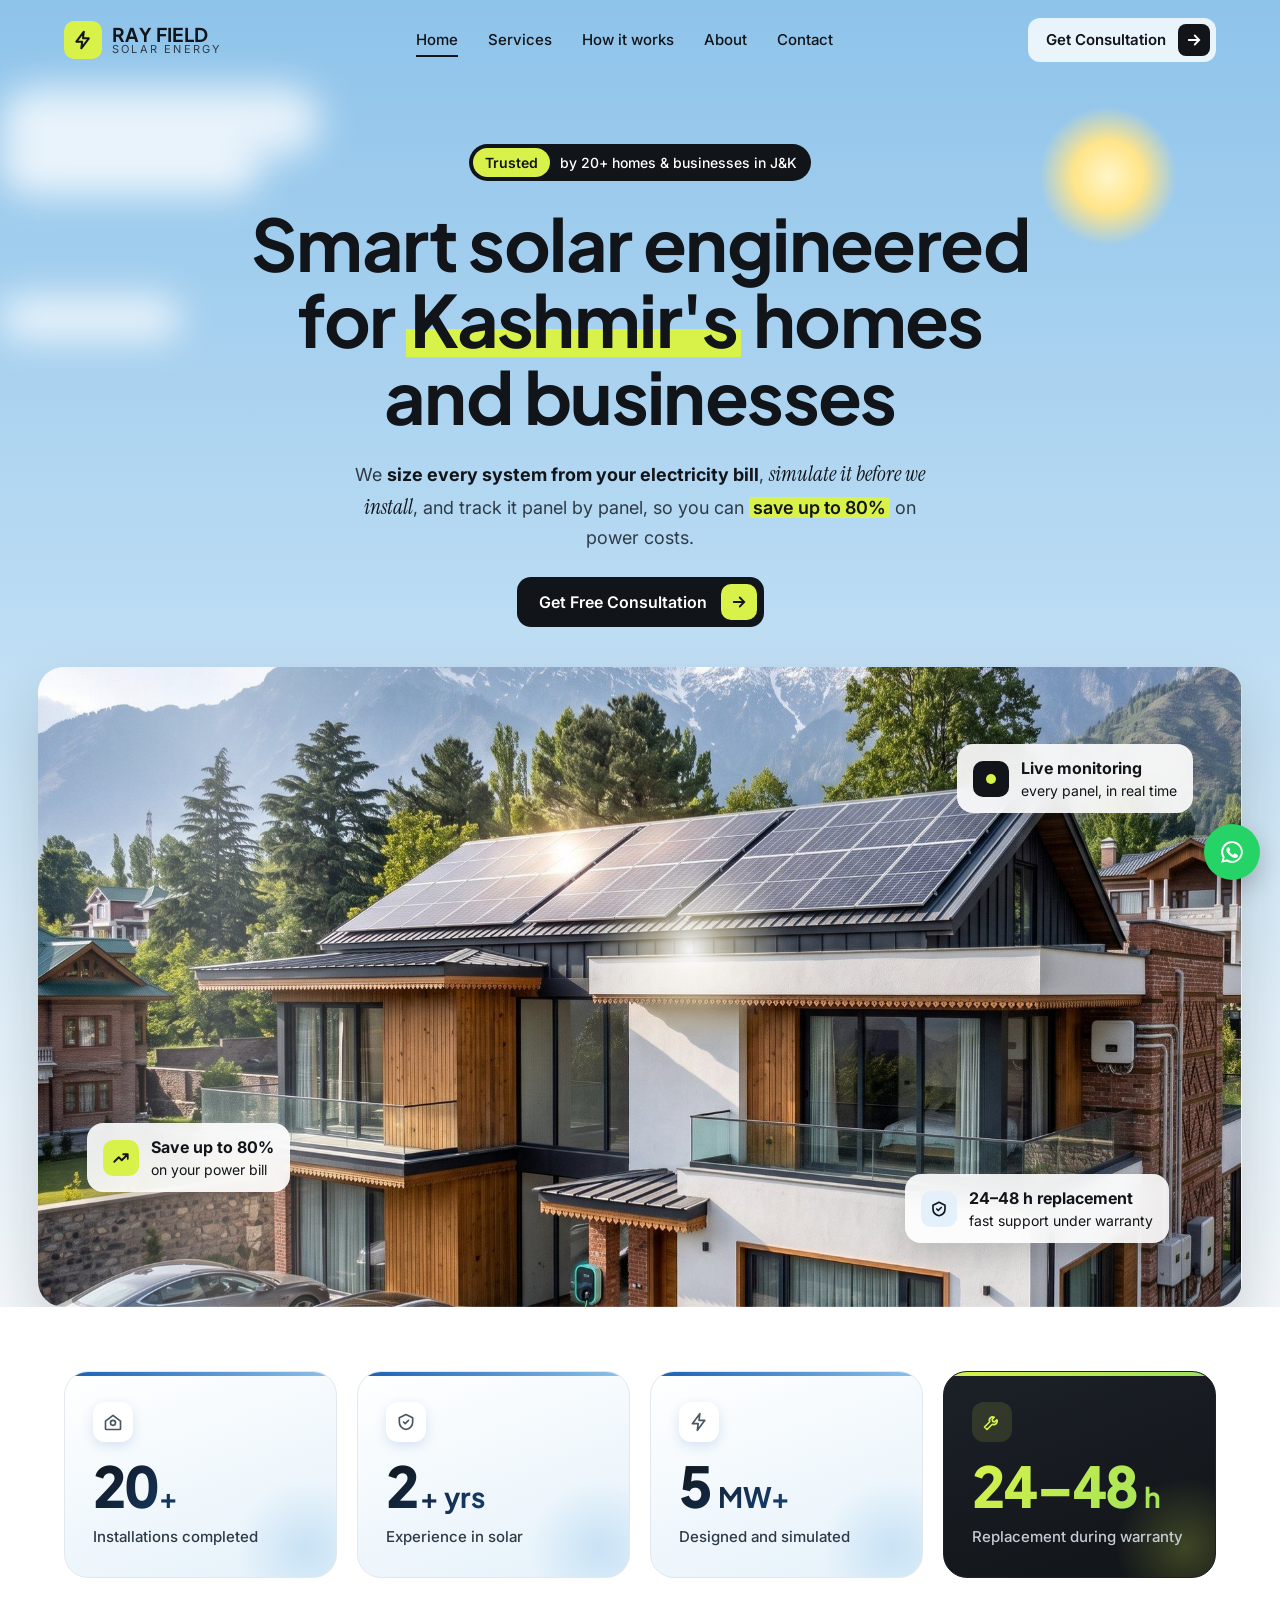
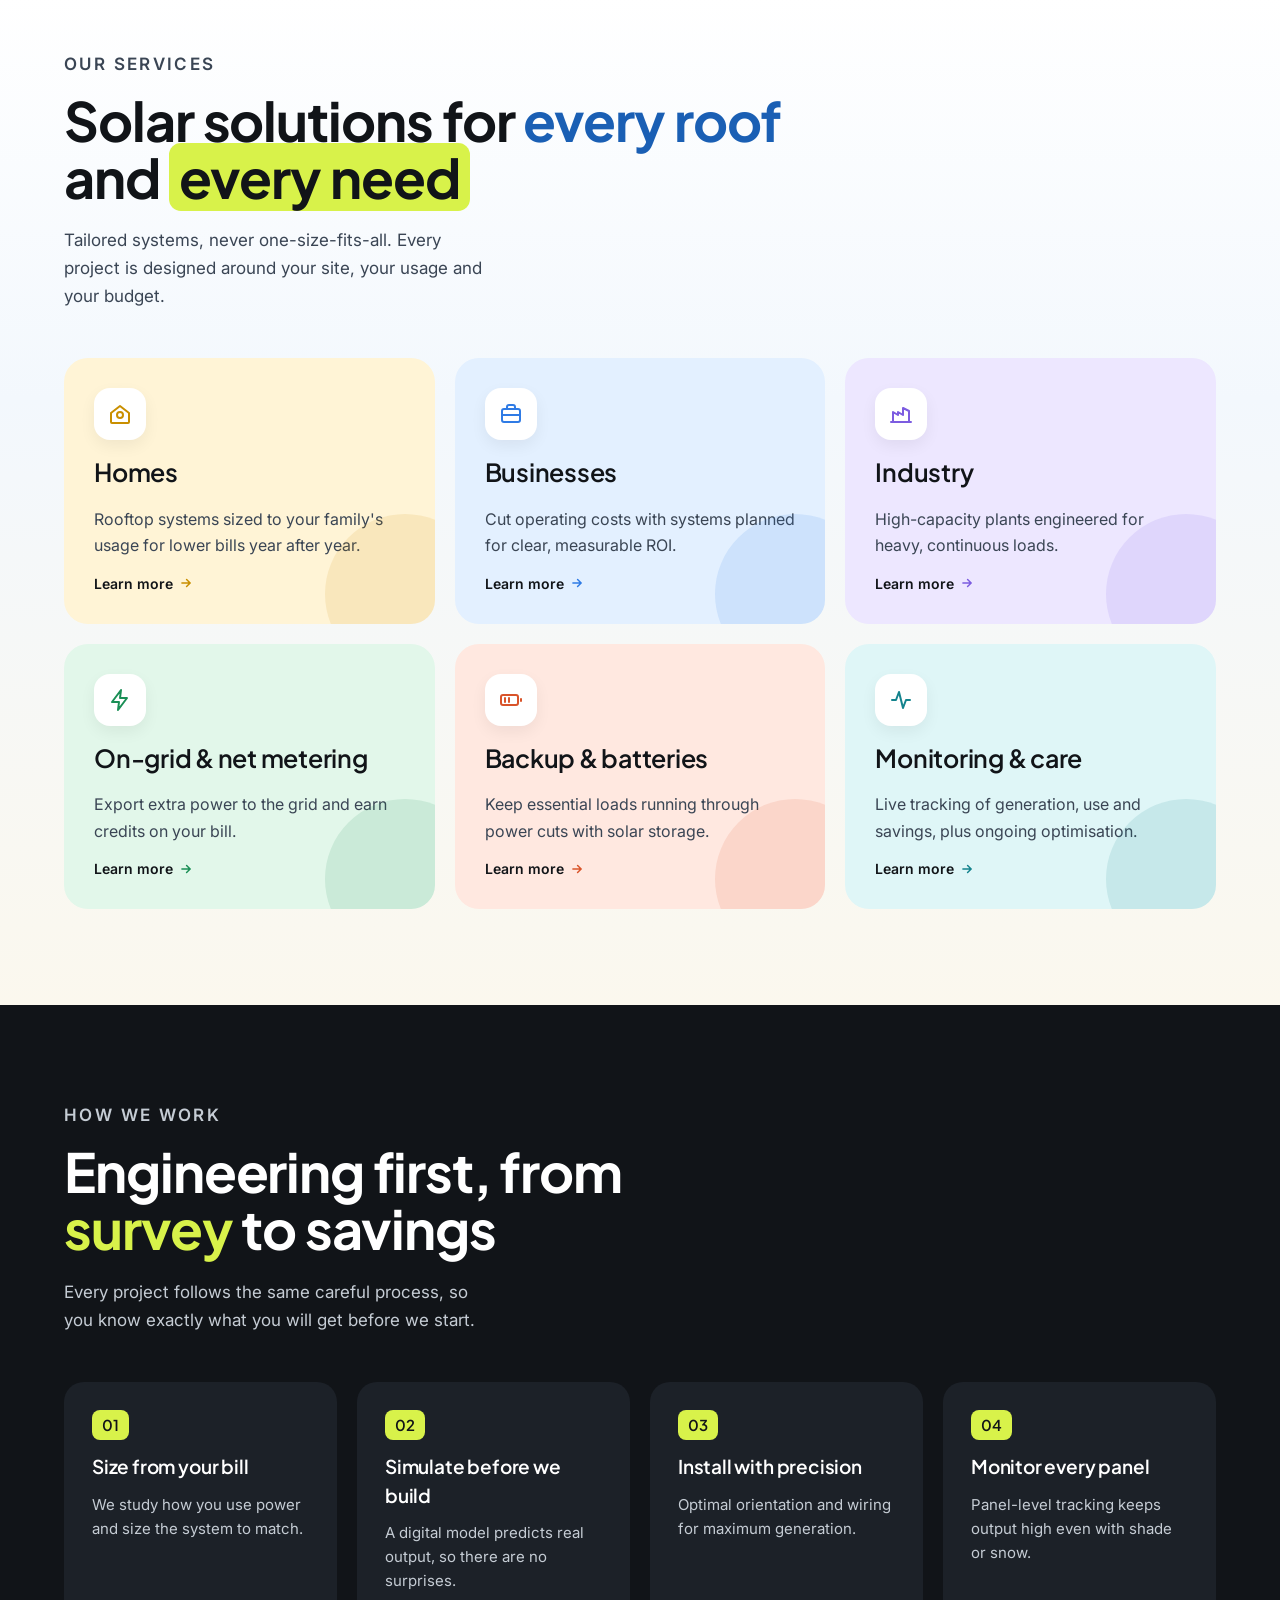
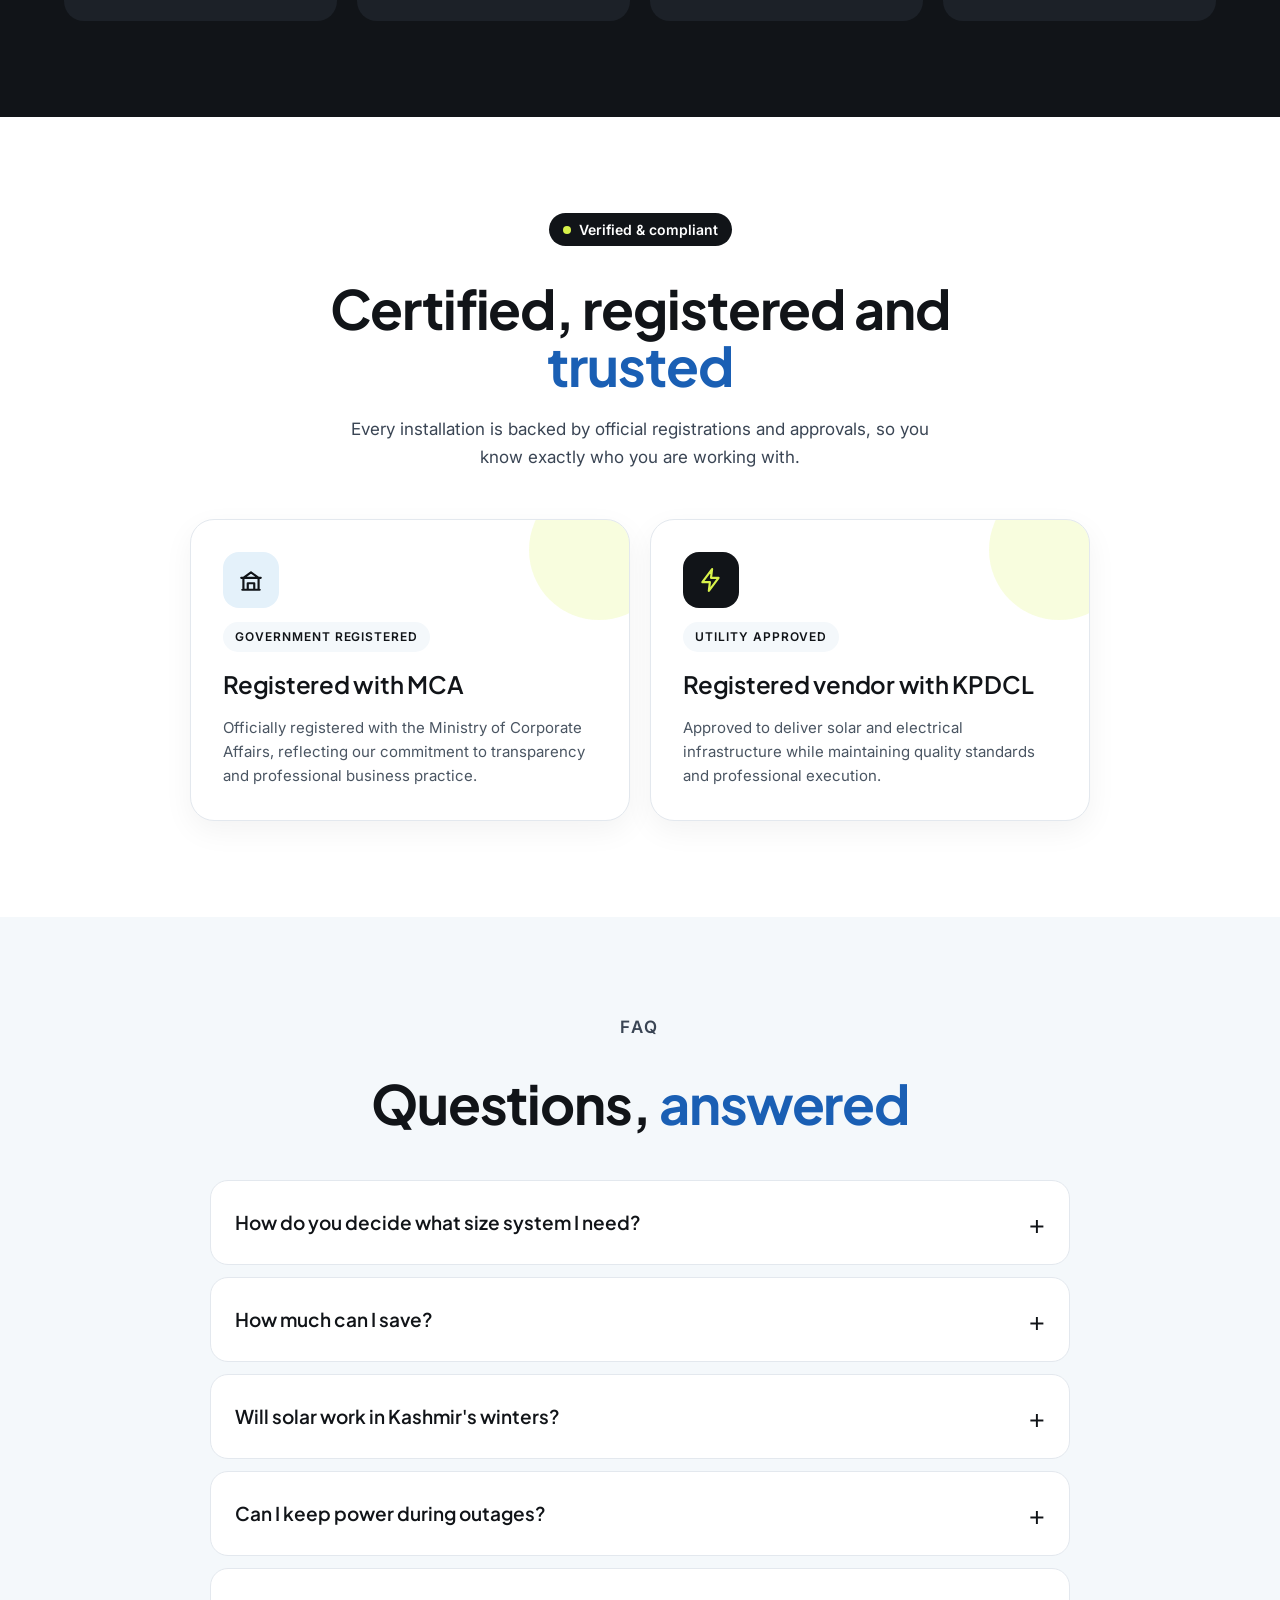
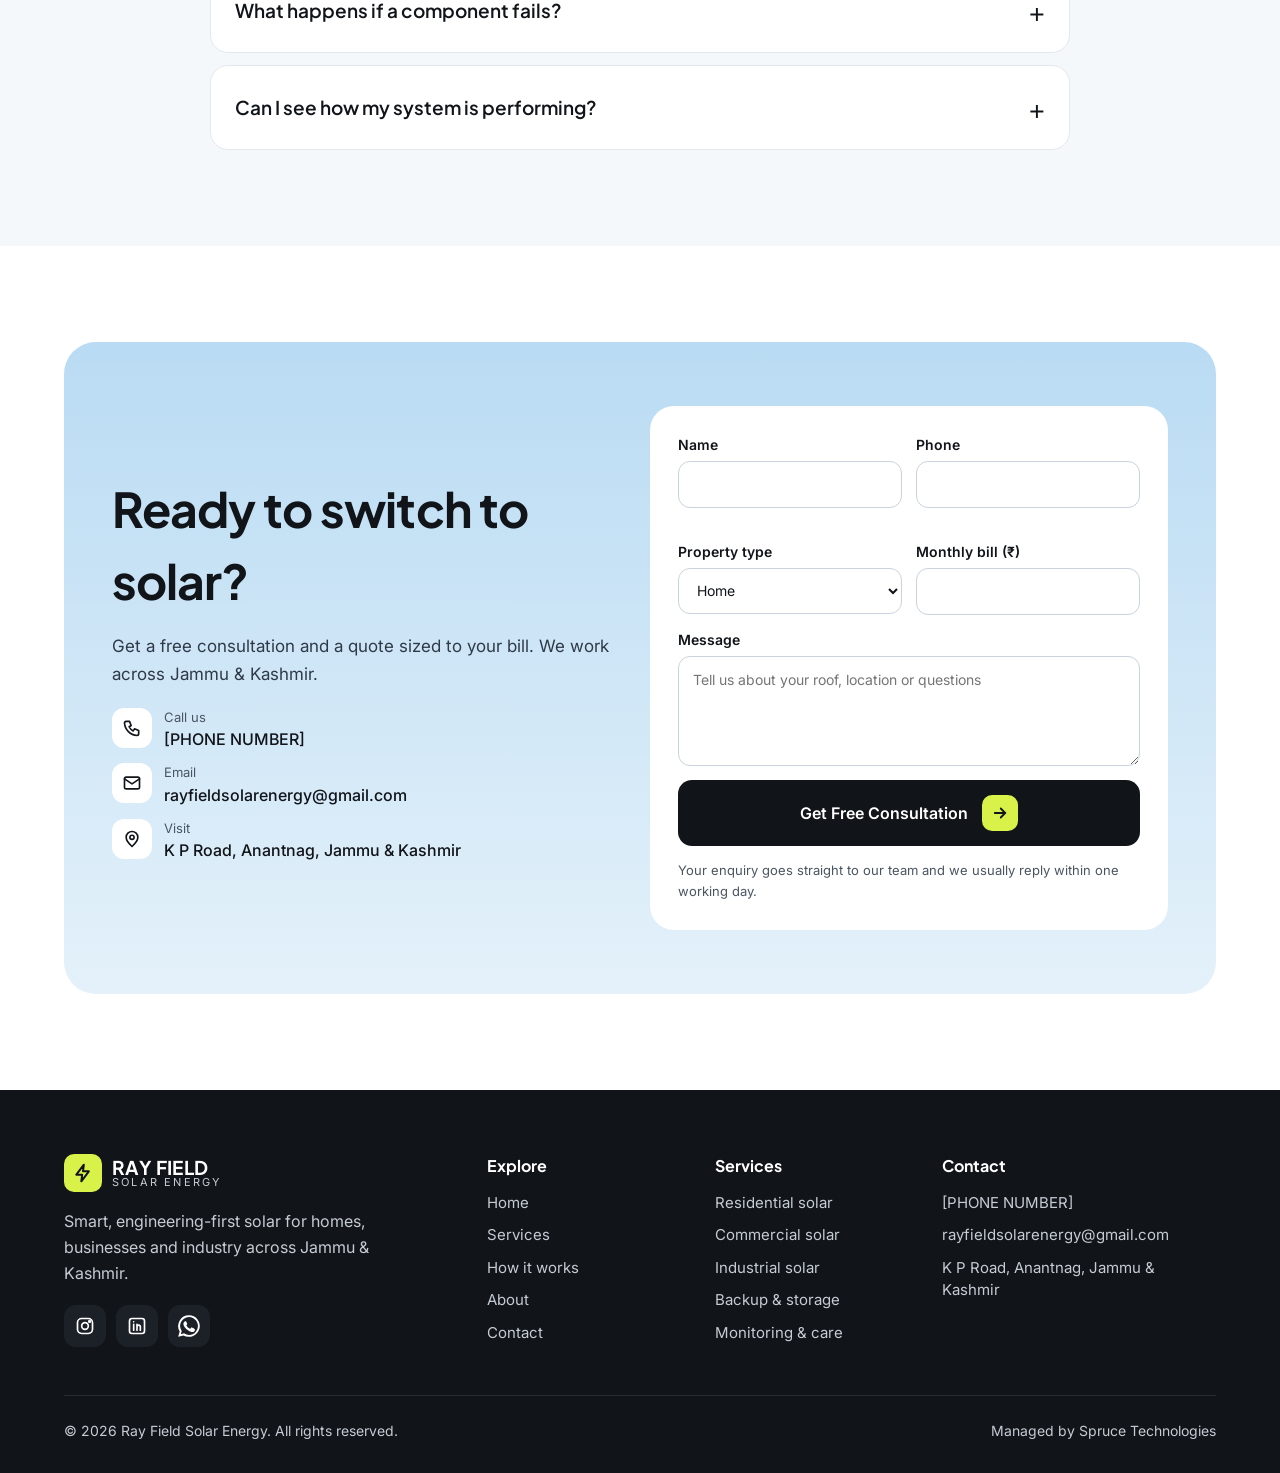
==== commit 9691ad68: "Send quote form enquiries to rayfieldsolarenergy@gmail.com via FormSubmit Co-Authored-By: Claude Opu" ====
--- a/index.html
+++ b/index.html
@@ -108,14 +108,14 @@
 <li><span class="ic"><svg width="20" height="20" viewBox="0 0 24 24" fill="none" stroke="currentColor" stroke-width="2" stroke-linecap="round" stroke-linejoin="round" aria-hidden="true"><path d="M12 21s-7-6.2-7-11a7 7 0 0 1 14 0c0 4.8-7 11-7 11z"/><circle cx="12" cy="10" r="2.5"/></svg></span><span><small>Visit</small>K P Road, Anantnag, Jammu &amp; Kashmir</span></li>
 </ul>
 </div>
-<form class="quote" novalidate>
+<form class="quote" novalidate><input type="text" name="_honey" tabindex="-1" autocomplete="off" aria-hidden="true" style="position:absolute;left:-9999px;width:1px;height:1px;opacity:0">
 <label>Name<input name="Name" type="text" autocomplete="name" required><span class="err" data-err-for="Name" aria-live="polite"></span></label>
 <label>Phone<input name="Phone" type="tel" autocomplete="tel" inputmode="tel" required><span class="err" data-err-for="Phone" aria-live="polite"></span></label>
 <label>Property type<select name="Property"><option>Home</option><option>Business</option><option>Industry</option></select></label>
 <label>Monthly bill (₹)<input name="Monthly bill" type="number" min="0" inputmode="numeric"></label>
 <label class="full">Message<textarea name="Message" placeholder="Tell us about your roof, location or questions"></textarea></label>
 <button class="btn btn-dark full" type="submit">Get Free Consultation<span class="arr"><svg width="18" height="18" viewBox="0 0 24 24" fill="none" stroke="currentColor" stroke-width="2.4" stroke-linecap="round" aria-hidden="true"><path d="M5 12h14M13 6l6 6-6 6"/></svg></span></button>
-<p class="note full form-status" aria-live="polite">Your details open in WhatsApp so you can send them straight to our team.</p>
+<p class="note full form-status" aria-live="polite">Your enquiry goes straight to our team and we usually reply within one working day.</p>
 </form>
 </div>
 </div>
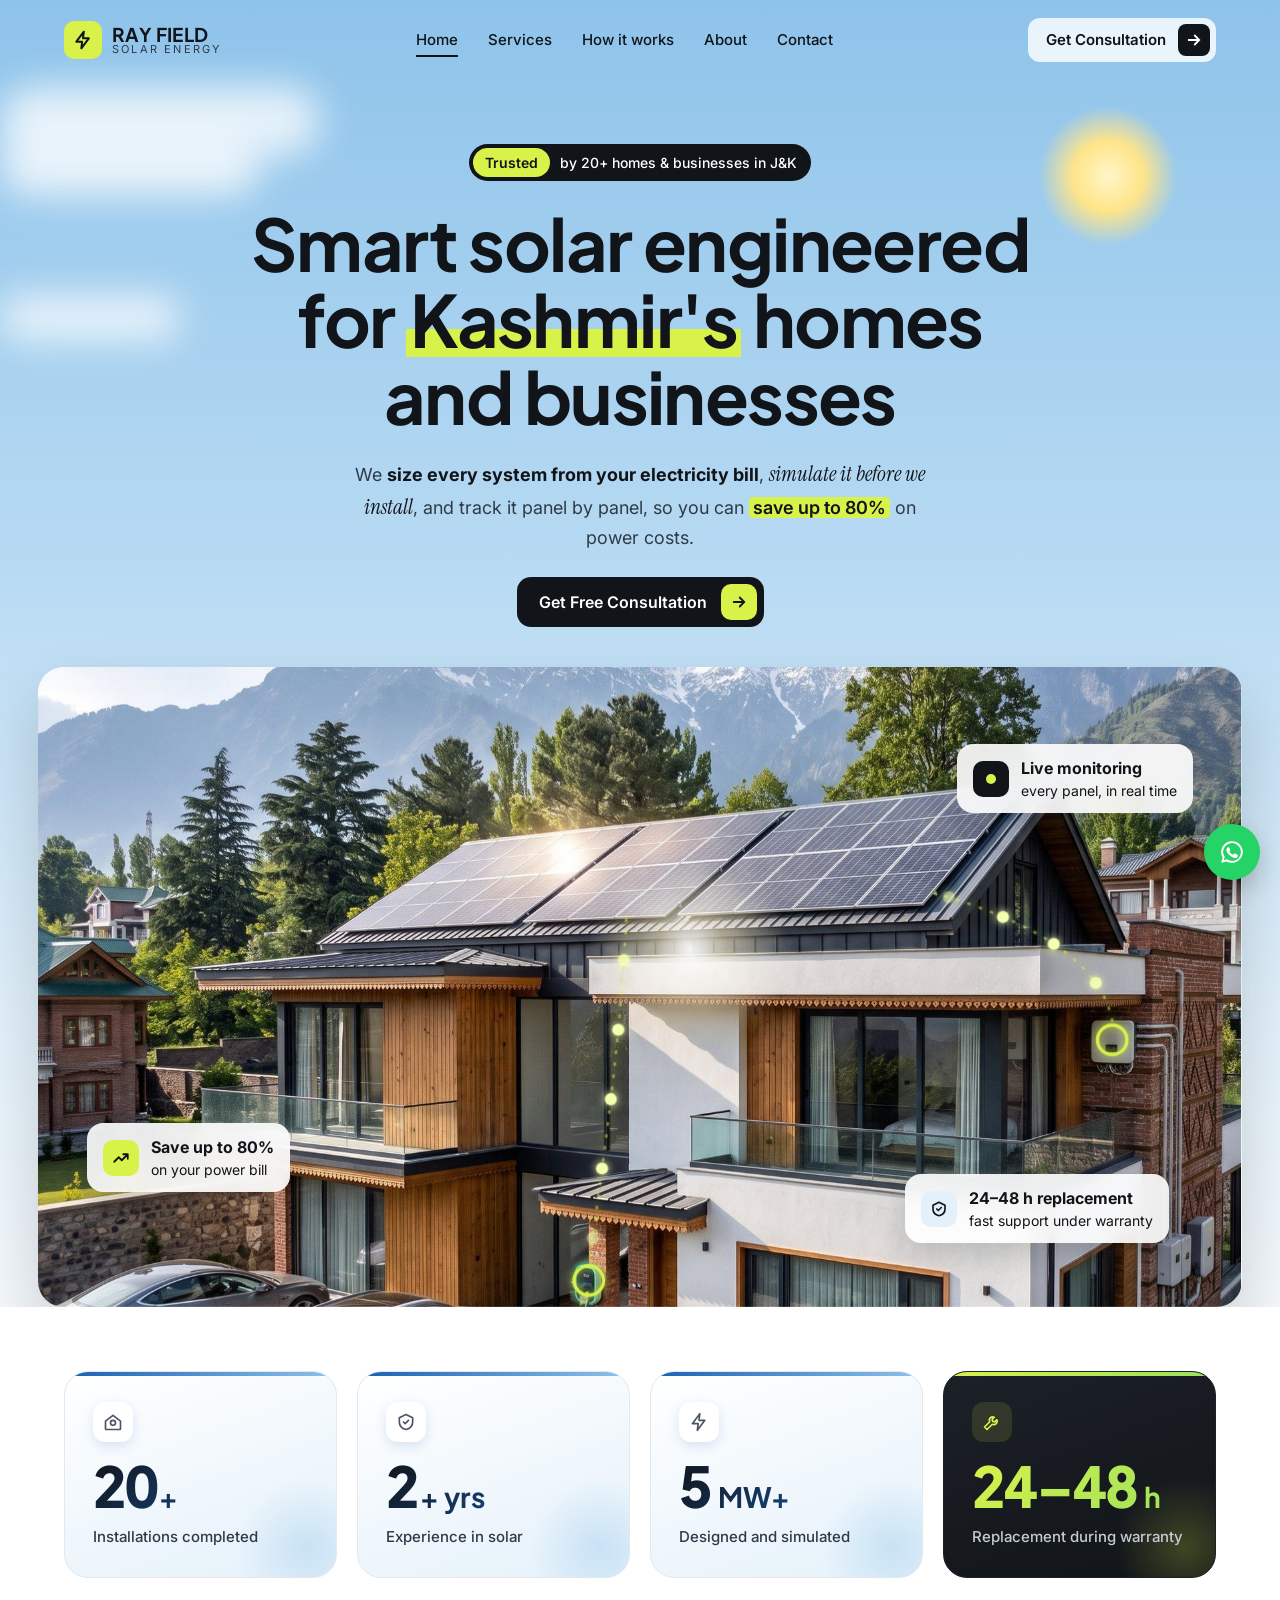
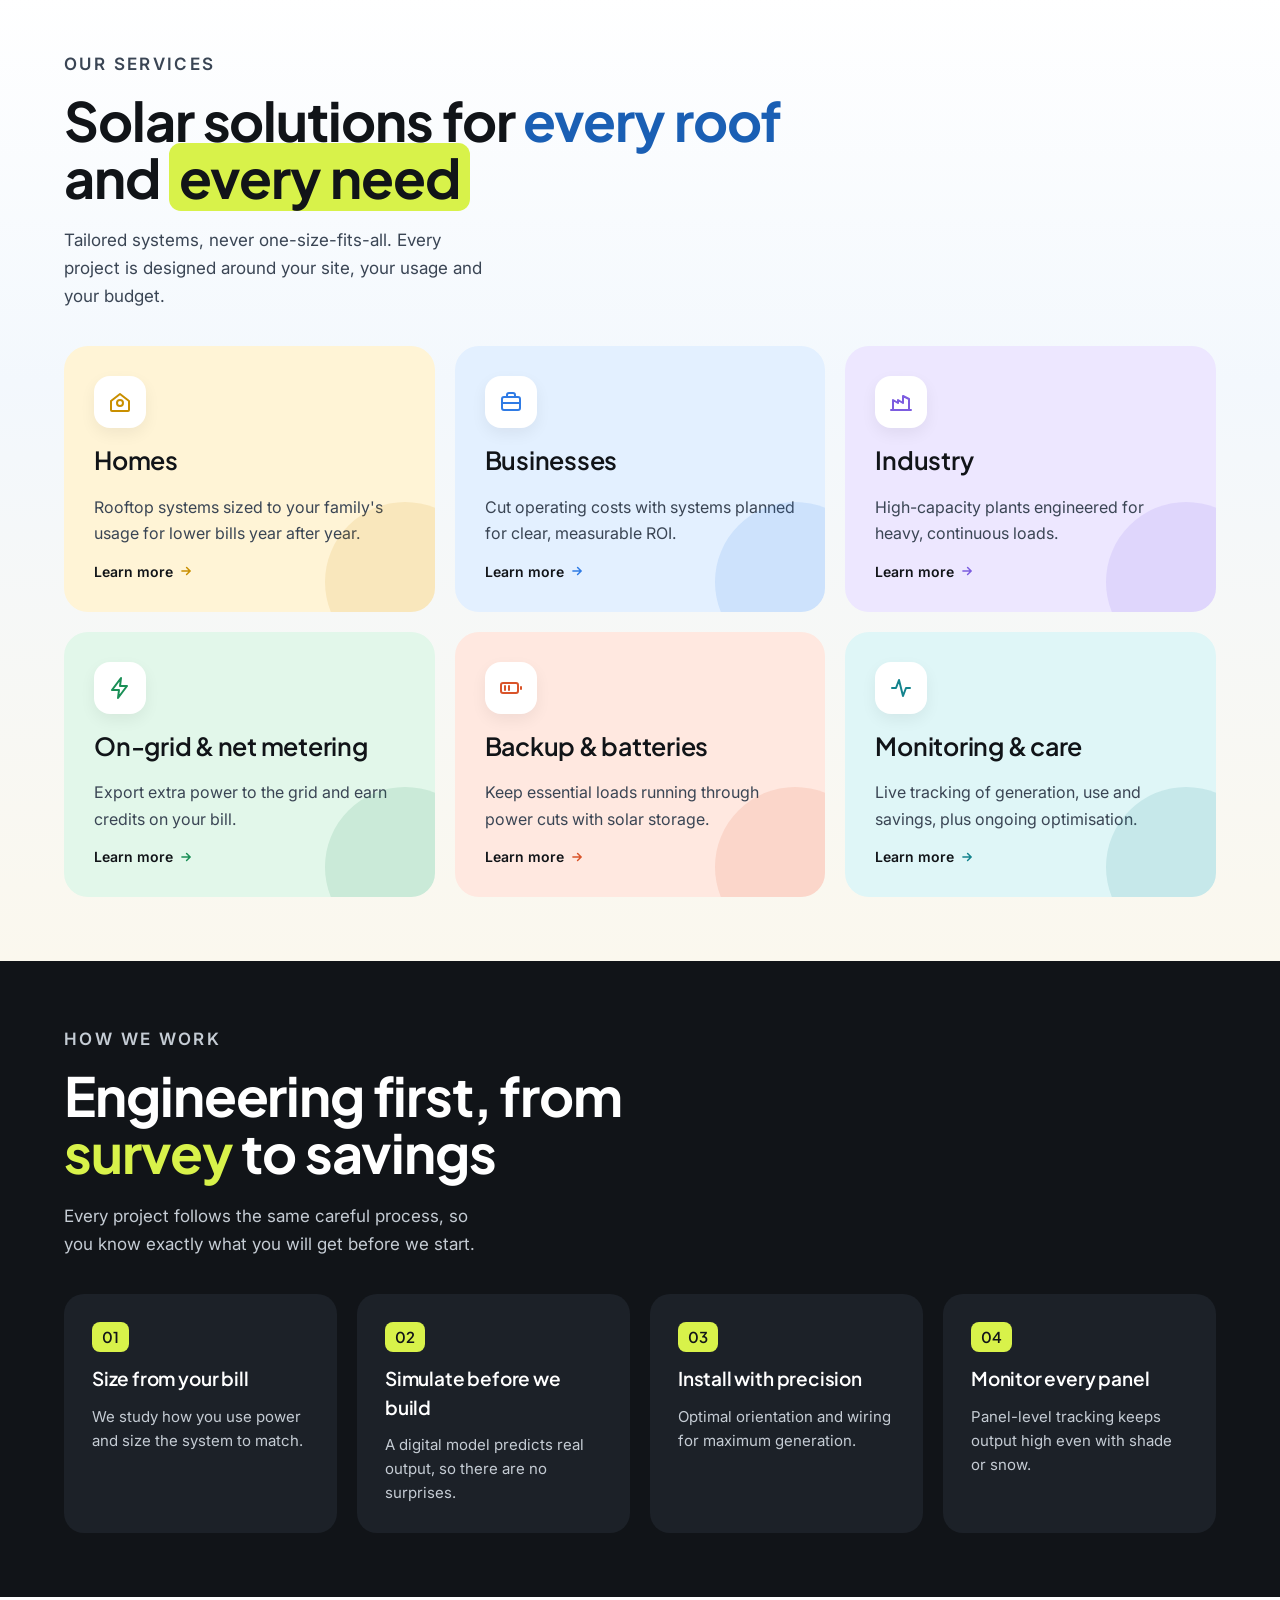
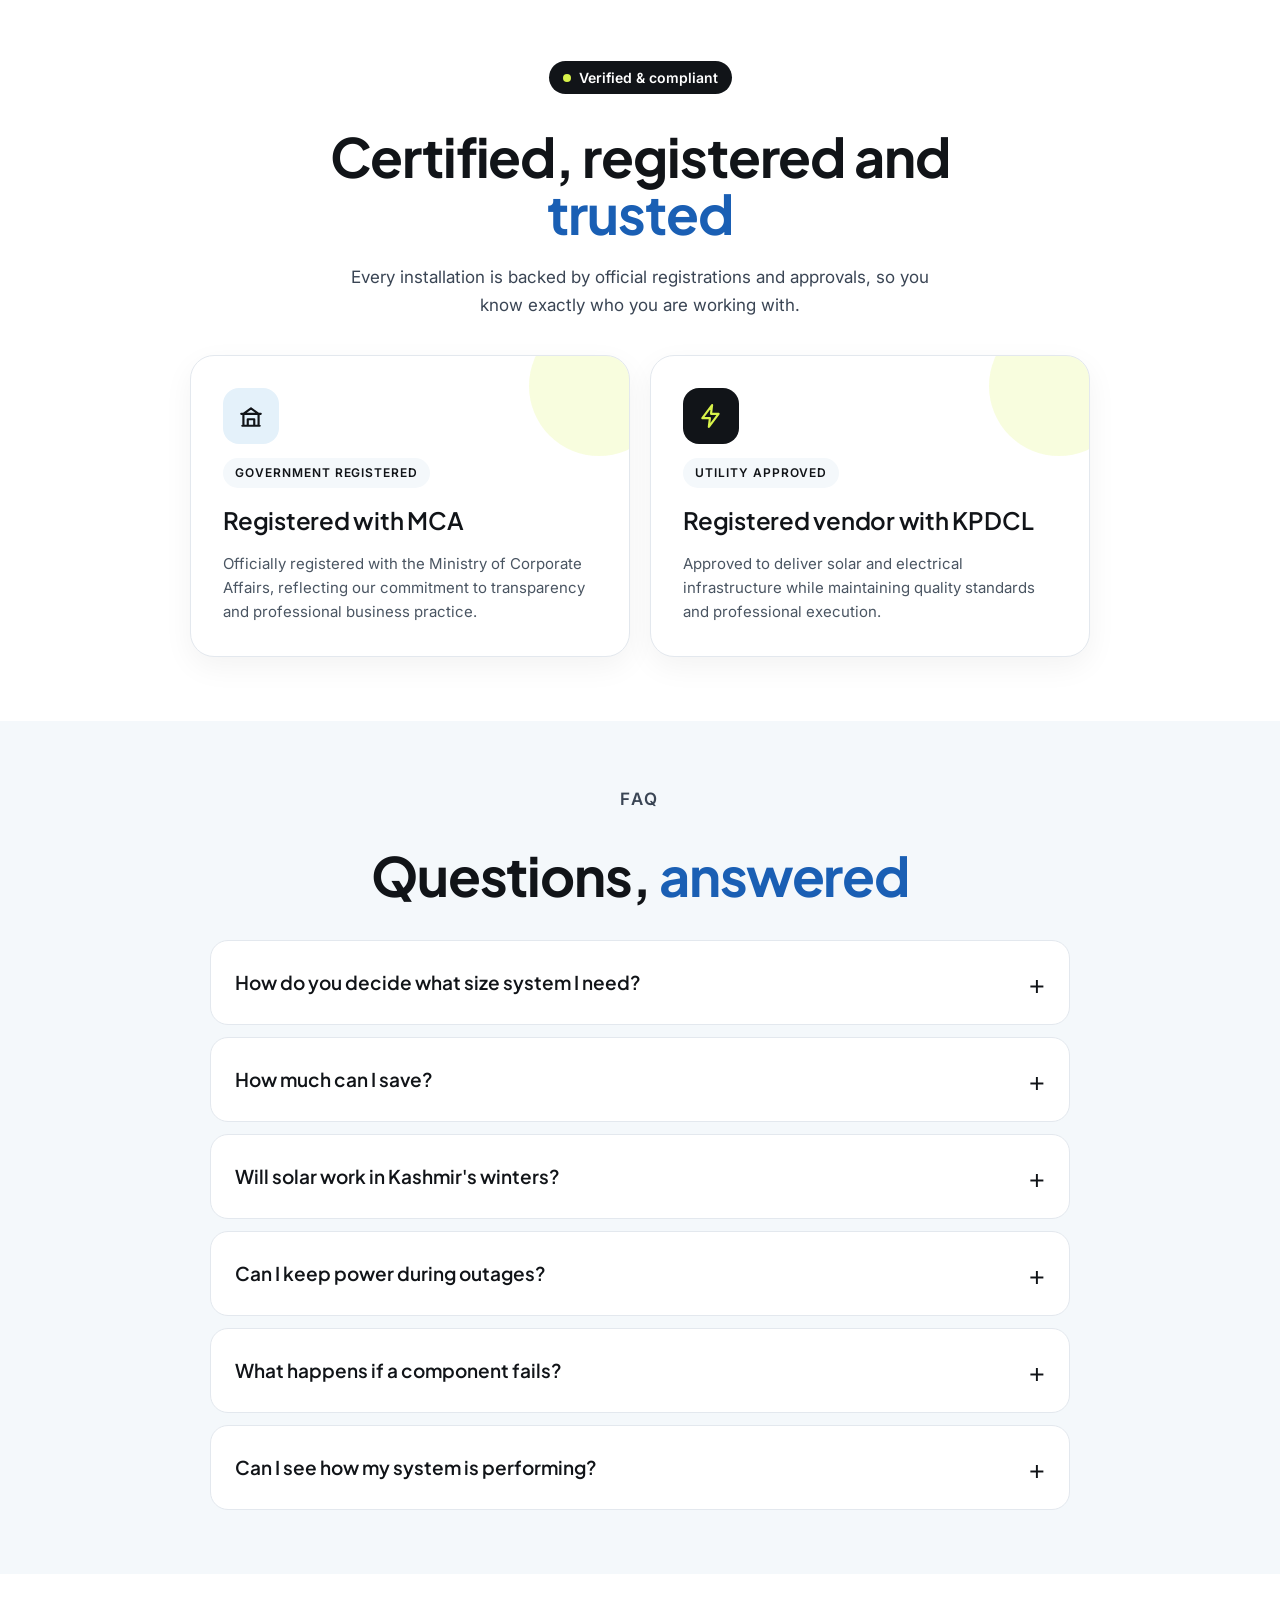
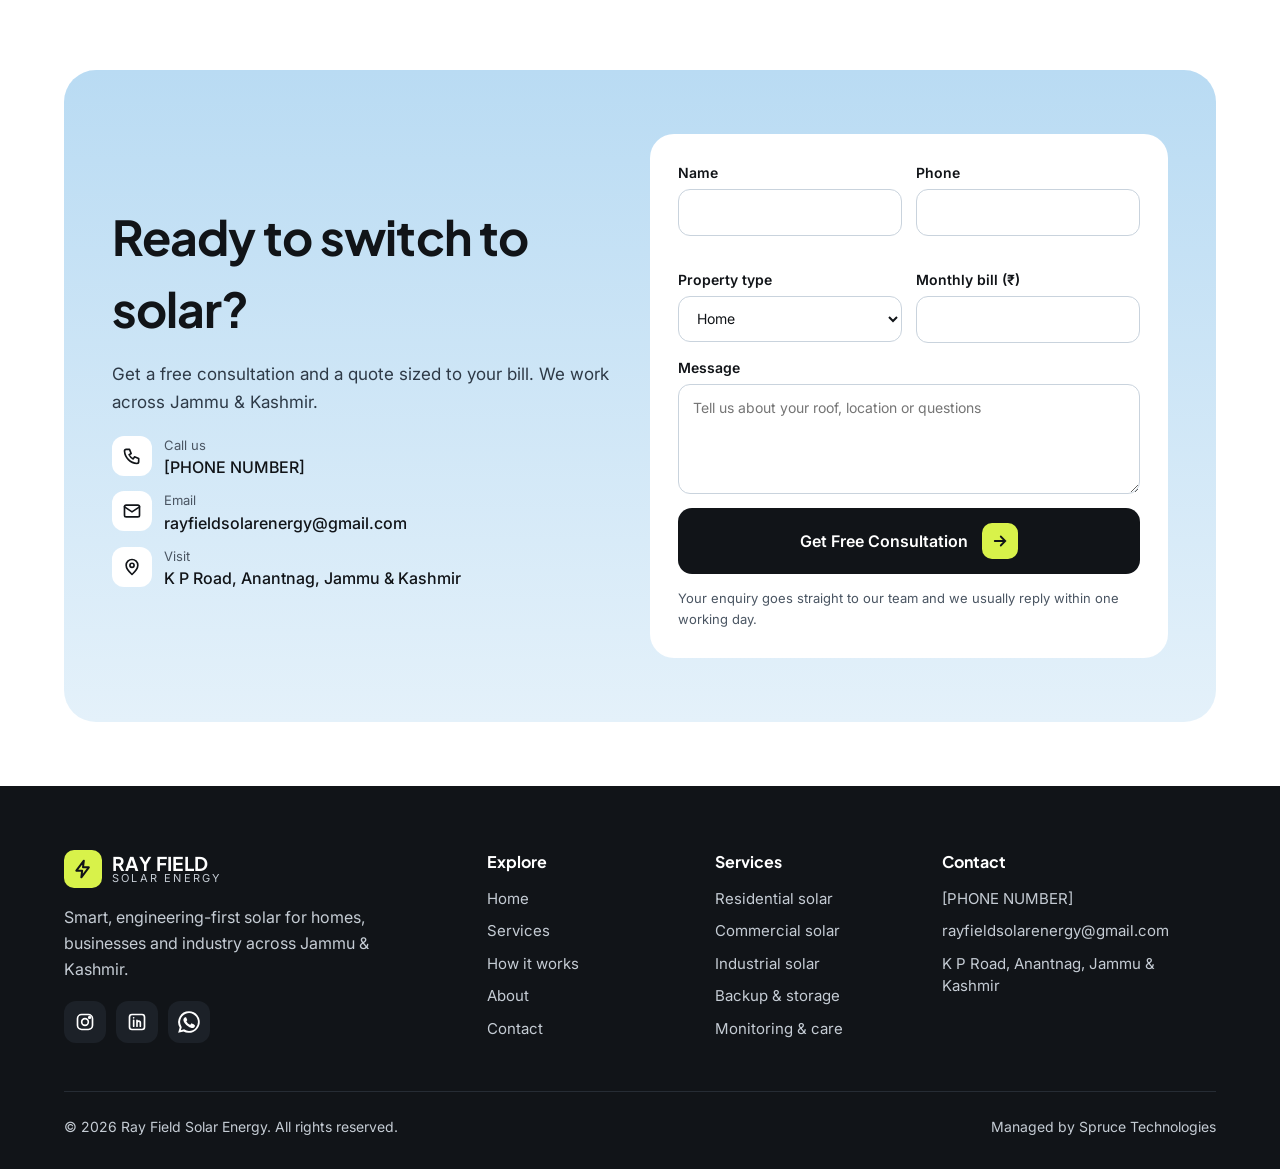
==== commit b835defd: "Hero: replace sweep line with solar energy flow animation Co-Authored-By: Claude Opus 5.5 <noreply@a" ====
--- a/index.html
+++ b/index.html
@@ -40,7 +40,18 @@
 <div class="hero-media rise">
 <div class="photo">
 <img src="assets/img/kashmir-solar-home.jpg" alt="Modern Kashmiri home with rooftop solar panels and snow-capped mountains behind" width="1800" height="1413" fetchpriority="high">
-<div class="flare" aria-hidden="true"></div><div class="sweep" aria-hidden="true"></div>
+<div class="flare" aria-hidden="true"></div>
+<svg class="energy" aria-hidden="true" viewBox="0 0 1800 1413" preserveAspectRatio="none">
+<defs><filter id="eglow" x="-50%" y="-50%" width="200%" height="200%"><feGaussianBlur stdDeviation="6" result="b"/><feMerge><feMergeNode in="b"/><feMergeNode in="SourceGraphic"/></feMerge></filter>
+<clipPath id="panelclip"><polygon points="600,433 1467,360 1333,540 453,573"/></clipPath></defs>
+<polygon class="panels-glow" points="600,433 1467,360 1333,540 453,573"/>
+<g clip-path="url(#panelclip)"><circle class="panel-ripple" cx="900" cy="470" r="40"/></g>
+<g filter="url(#eglow)">
+<path class="wire" d="M880 560 C 870 760, 845 920, 824 1080"/><path class="wire" d="M1340 520 C 1480 560, 1590 620, 1607 712"/><path class="wire" d="M822 1118 C 800 1165, 745 1192, 690 1186"/>
+<circle r="9" class="spark"><animateMotion dur="2.6s" begin="0.0s" repeatCount="indefinite" path="M880 560 C 870 760, 845 920, 824 1080" keyPoints="0;1" keyTimes="0;1" calcMode="linear"/><animate attributeName="opacity" values="0;1;1;0" keyTimes="0;.15;.8;1" dur="2.6s" begin="0.0s" repeatCount="indefinite"/></circle><circle r="9" class="spark"><animateMotion dur="2.6s" begin="0.52s" repeatCount="indefinite" path="M880 560 C 870 760, 845 920, 824 1080" keyPoints="0;1" keyTimes="0;1" calcMode="linear"/><animate attributeName="opacity" values="0;1;1;0" keyTimes="0;.15;.8;1" dur="2.6s" begin="0.52s" repeatCount="indefinite"/></circle><circle r="9" class="spark"><animateMotion dur="2.6s" begin="1.04s" repeatCount="indefinite" path="M880 560 C 870 760, 845 920, 824 1080" keyPoints="0;1" keyTimes="0;1" calcMode="linear"/><animate attributeName="opacity" values="0;1;1;0" keyTimes="0;.15;.8;1" dur="2.6s" begin="1.04s" repeatCount="indefinite"/></circle><circle r="9" class="spark"><animateMotion dur="2.6s" begin="1.56s" repeatCount="indefinite" path="M880 560 C 870 760, 845 920, 824 1080" keyPoints="0;1" keyTimes="0;1" calcMode="linear"/><animate attributeName="opacity" values="0;1;1;0" keyTimes="0;.15;.8;1" dur="2.6s" begin="1.56s" repeatCount="indefinite"/></circle><circle r="9" class="spark"><animateMotion dur="2.6s" begin="2.08s" repeatCount="indefinite" path="M880 560 C 870 760, 845 920, 824 1080" keyPoints="0;1" keyTimes="0;1" calcMode="linear"/><animate attributeName="opacity" values="0;1;1;0" keyTimes="0;.15;.8;1" dur="2.6s" begin="2.08s" repeatCount="indefinite"/></circle><circle r="9" class="spark"><animateMotion dur="2.2s" begin="0.0s" repeatCount="indefinite" path="M1340 520 C 1480 560, 1590 620, 1607 712" keyPoints="0;1" keyTimes="0;1" calcMode="linear"/><animate attributeName="opacity" values="0;1;1;0" keyTimes="0;.15;.8;1" dur="2.2s" begin="0.0s" repeatCount="indefinite"/></circle><circle r="9" class="spark"><animateMotion dur="2.2s" begin="0.55s" repeatCount="indefinite" path="M1340 520 C 1480 560, 1590 620, 1607 712" keyPoints="0;1" keyTimes="0;1" calcMode="linear"/><animate attributeName="opacity" values="0;1;1;0" keyTimes="0;.15;.8;1" dur="2.2s" begin="0.55s" repeatCount="indefinite"/></circle><circle r="9" class="spark"><animateMotion dur="2.2s" begin="1.1s" repeatCount="indefinite" path="M1340 520 C 1480 560, 1590 620, 1607 712" keyPoints="0;1" keyTimes="0;1" calcMode="linear"/><animate attributeName="opacity" values="0;1;1;0" keyTimes="0;.15;.8;1" dur="2.2s" begin="1.1s" repeatCount="indefinite"/></circle><circle r="9" class="spark"><animateMotion dur="2.2s" begin="1.65s" repeatCount="indefinite" path="M1340 520 C 1480 560, 1590 620, 1607 712" keyPoints="0;1" keyTimes="0;1" calcMode="linear"/><animate attributeName="opacity" values="0;1;1;0" keyTimes="0;.15;.8;1" dur="2.2s" begin="1.65s" repeatCount="indefinite"/></circle><circle r="7" class="spark"><animateMotion dur="1.4s" begin="0.0s" repeatCount="indefinite" path="M822 1118 C 800 1165, 745 1192, 690 1186" keyPoints="0;1" keyTimes="0;1" calcMode="linear"/><animate attributeName="opacity" values="0;1;1;0" keyTimes="0;.15;.8;1" dur="1.4s" begin="0.0s" repeatCount="indefinite"/></circle><circle r="7" class="spark"><animateMotion dur="1.4s" begin="0.47s" repeatCount="indefinite" path="M822 1118 C 800 1165, 745 1192, 690 1186" keyPoints="0;1" keyTimes="0;1" calcMode="linear"/><animate attributeName="opacity" values="0;1;1;0" keyTimes="0;.15;.8;1" dur="1.4s" begin="0.47s" repeatCount="indefinite"/></circle><circle r="7" class="spark"><animateMotion dur="1.4s" begin="0.93s" repeatCount="indefinite" path="M822 1118 C 800 1165, 745 1192, 690 1186" keyPoints="0;1" keyTimes="0;1" calcMode="linear"/><animate attributeName="opacity" values="0;1;1;0" keyTimes="0;.15;.8;1" dur="1.4s" begin="0.93s" repeatCount="indefinite"/></circle>
+<circle class="node" cx="824" cy="1100" r="22"/><circle class="node" cx="1607" cy="740" r="22" style="animation-delay:.6s"/>
+</g>
+</svg>
 <div class="chip c1"><span class="ic" style="background:#D8F24A"><svg width="18" height="18" viewBox="0 0 24 24" fill="none" stroke="#111418" stroke-width="2.4" stroke-linecap="round" stroke-linejoin="round" aria-hidden="true"><path d="M3 17l6-6 4 4 8-8M15 7h6v6"/></svg></span><span><strong>Save up to 80%</strong><span class="sub">on your power bill</span></span></div>
 <div class="chip c2"><span class="ic" style="background:#111418"><span class="live"></span></span><span><strong>Live monitoring</strong><span class="sub">every panel, in real time</span></span></div>
 <div class="chip c3"><span class="ic" style="background:#E4F1FA"><svg width="18" height="18" viewBox="0 0 24 24" fill="none" stroke="#111418" stroke-width="2.2" stroke-linecap="round" stroke-linejoin="round" aria-hidden="true"><path d="M12 3l8 4v5c0 5-3.5 8-8 9-4.5-1-8-4-8-9V7z"/><path d="M9 12l2 2 4-4"/></svg></span><span><strong>24–48 h replacement</strong><span class="sub">fast support under warranty</span></span></div>
--- a/assets/css/styles.css
+++ b/assets/css/styles.css
@@ -91,13 +91,13 @@
 }
 
 /* Page hero (inner pages) */
-.page-hero{position:relative;overflow:hidden;background:linear-gradient(180deg,var(--sky-1) 0%,var(--sky-2) 55%,var(--sky-4) 100%);margin-top:-84px;padding:160px 0 80px;text-align:center}
+.page-hero{position:relative;overflow:hidden;background:linear-gradient(180deg,var(--sky-1) 0%,var(--sky-2) 55%,var(--sky-4) 100%);margin-top:-84px;padding:150px 0 56px;text-align:center}
 .page-hero h1{font-size:clamp(38px,5.6vw,64px);font-weight:700;letter-spacing:-.022em;line-height:1.05;max-width:860px;margin:16px auto 0}
 .page-hero p.lead{font-size:18px;color:var(--ink-2);max-width:640px;margin:20px auto 0;line-height:1.6}
 
 /* Sections */
-.section{padding:96px 0}
-.section-head{display:flex;flex-wrap:wrap;justify-content:space-between;align-items:flex-end;gap:20px;margin-bottom:48px}
+.section{padding:clamp(44px,5.5vw,64px) 0}
+.section-head{display:flex;flex-wrap:wrap;justify-content:space-between;align-items:flex-end;gap:20px;margin-bottom:36px}
 .section-head.center{flex-direction:column;align-items:center;text-align:center}
 .section-head h2{font-size:clamp(34px,4.6vw,54px);line-height:1.06;font-weight:700;letter-spacing:-.02em;max-width:720px;margin-top:14px}
 .section-head p{color:#3A4554;font-size:17px;line-height:1.65;max-width:420px}
@@ -266,3 +266,17 @@
 @media (max-width:560px){.stats .stat{padding:20px 16px 18px}.stat-ic{width:34px;height:34px;margin-bottom:12px}.stats .stat b{font-size:34px;white-space:nowrap}.stats .stat > span:last-child{font-size:13px}}
 .stats .stat b .num{font-size:1em;color:transparent;font-weight:inherit;letter-spacing:inherit}
 .stats .stat b i{color:transparent}
+
+/* Hero: solar energy flowing from the panels into the home */
+.sweep{display:none}
+.energy{position:absolute;inset:0;width:100%;height:100%;pointer-events:none;animation:kb 9s ease-out forwards;overflow:visible}
+.energy .panels-glow{fill:#BFE3FF;opacity:0;mix-blend-mode:screen;animation:charge 5.2s ease-in-out 1.4s infinite}
+.energy .panel-ripple{fill:none;stroke:#E9FF8A;stroke-width:10;opacity:0;transform-box:fill-box;transform-origin:center;animation:ripple 5.2s ease-out 1.4s infinite}
+.energy .wire{fill:none;stroke:#D8F24A;stroke-width:4;stroke-linecap:round;stroke-dasharray:2 16;opacity:.55;animation:flow 1.2s linear infinite}
+.energy .spark{fill:#F4FFB0;opacity:0}
+.energy .node{fill:none;stroke:#D8F24A;stroke-width:5;transform-box:fill-box;transform-origin:center;animation:ping 2.4s ease-out infinite}
+@keyframes charge{0%,100%{opacity:0}35%{opacity:.42}60%{opacity:.12}}
+@keyframes ripple{0%{opacity:0;transform:scale(.2)}8%{opacity:.9}55%{opacity:0;transform:scale(14)}100%{opacity:0;transform:scale(14)}}
+@keyframes flow{to{stroke-dashoffset:-36}}
+@keyframes ping{0%{opacity:.9;transform:scale(.5)}100%{opacity:0;transform:scale(2.4)}}
+@media (prefers-reduced-motion:reduce){.energy{display:none}}
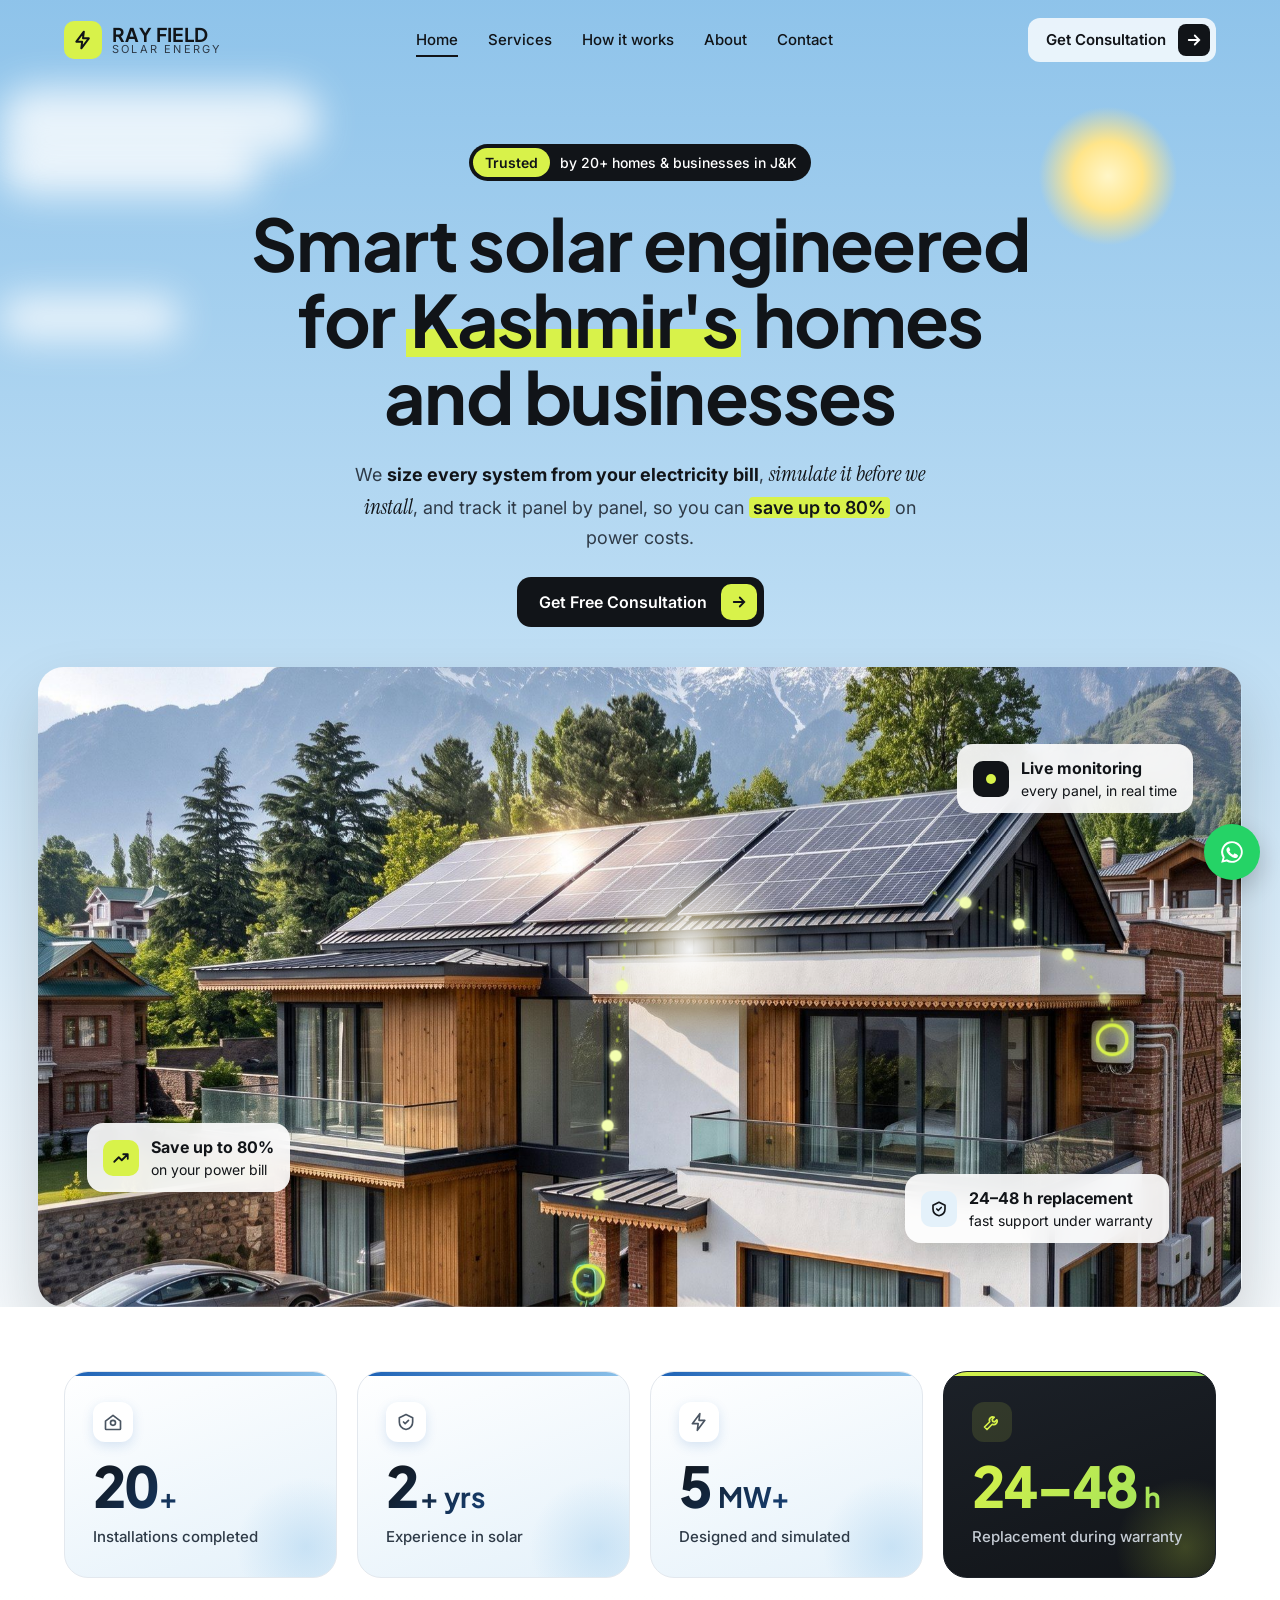
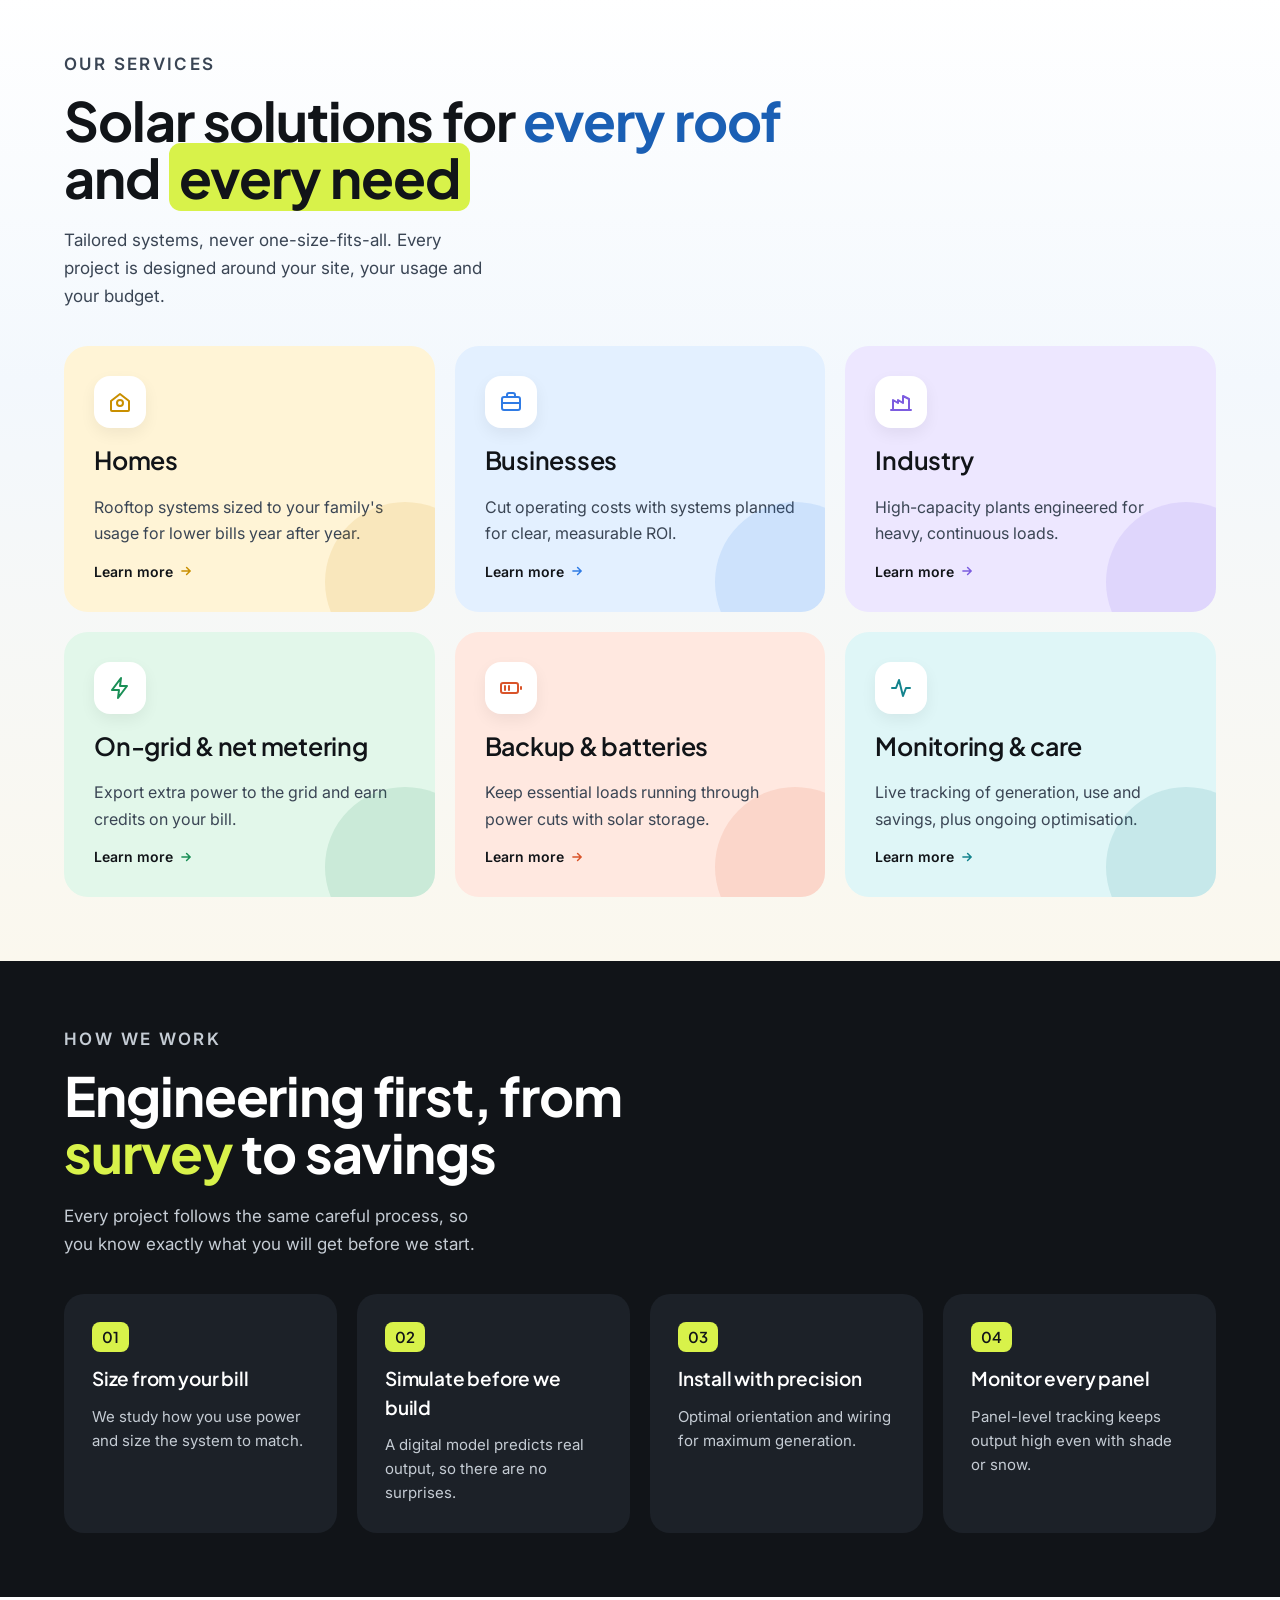
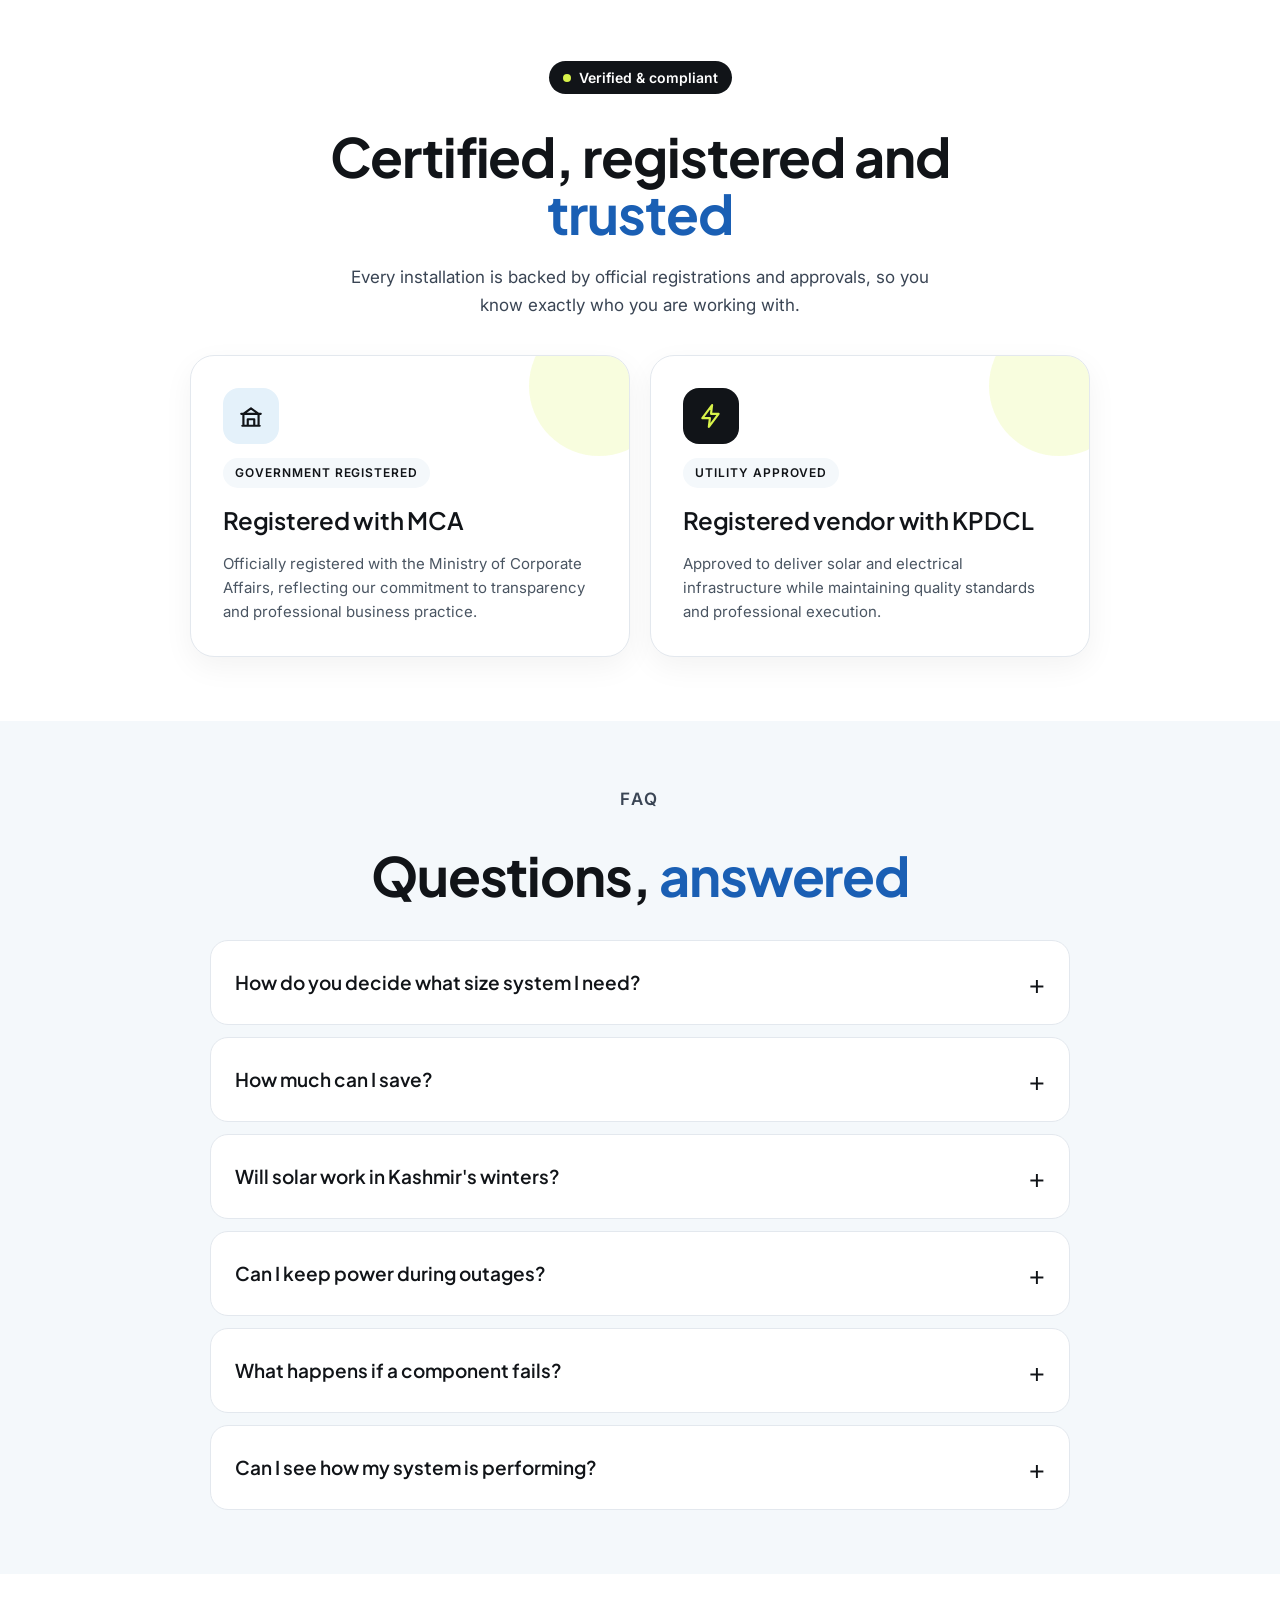
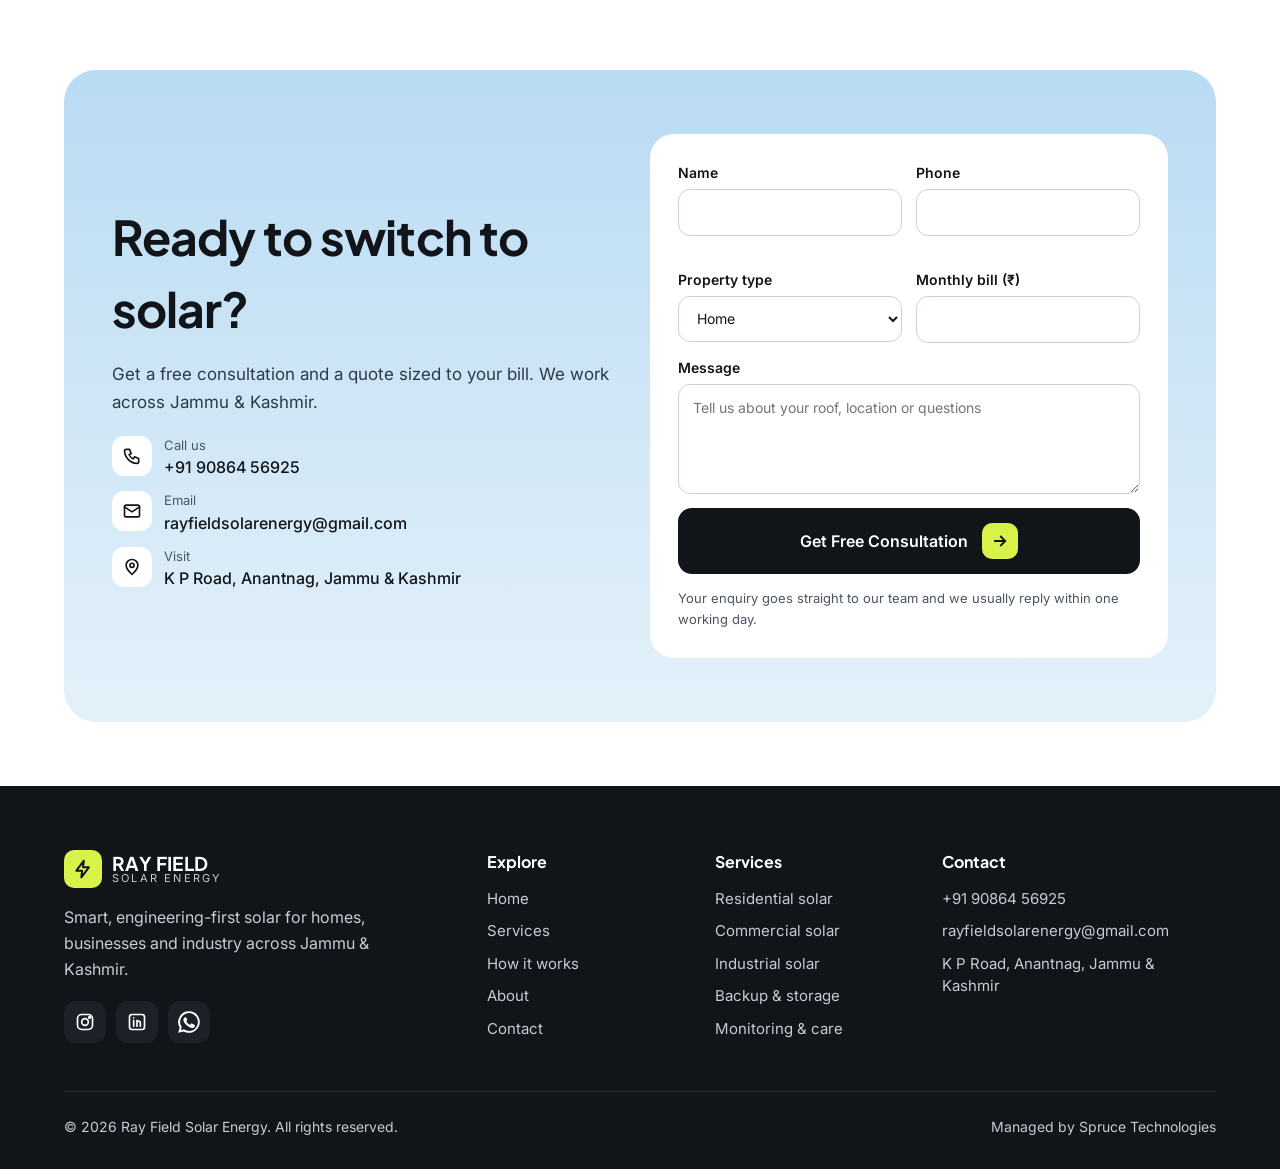
==== commit 144f114a: "Set phone and WhatsApp number to +91 90864 56925 Co-Authored-By: Claude Opus 5.5 <noreply@anthropic." ====
--- a/index.html
+++ b/index.html
@@ -114,7 +114,7 @@
 <h2>Ready to switch to solar?</h2>
 <p>Get a free consultation and a quote sized to your bill. We work across Jammu &amp; Kashmir.</p>
 <ul class="contact-list">
-<li><span class="ic"><svg width="20" height="20" viewBox="0 0 24 24" fill="none" stroke="currentColor" stroke-width="2" stroke-linecap="round" stroke-linejoin="round" aria-hidden="true"><path d="M5 4h4l2 5-2.5 1.5a11 11 0 0 0 5 5L15 13l5 2v4a2 2 0 0 1-2 2A16 16 0 0 1 3 6a2 2 0 0 1 2-2"/></svg></span><span><small>Call us</small><a href="tel:[PHONE]">[PHONE NUMBER]</a></span></li>
+<li><span class="ic"><svg width="20" height="20" viewBox="0 0 24 24" fill="none" stroke="currentColor" stroke-width="2" stroke-linecap="round" stroke-linejoin="round" aria-hidden="true"><path d="M5 4h4l2 5-2.5 1.5a11 11 0 0 0 5 5L15 13l5 2v4a2 2 0 0 1-2 2A16 16 0 0 1 3 6a2 2 0 0 1 2-2"/></svg></span><span><small>Call us</small><a href="tel:+919086456925">+91 90864 56925</a></span></li>
 <li><span class="ic"><svg width="20" height="20" viewBox="0 0 24 24" fill="none" stroke="currentColor" stroke-width="2" stroke-linecap="round" stroke-linejoin="round" aria-hidden="true"><rect x="3" y="5" width="18" height="14" rx="2"/><path d="m3 7 9 6 9-6"/></svg></span><span><small>Email</small><a href="mailto:rayfieldsolarenergy@gmail.com">rayfieldsolarenergy@gmail.com</a></span></li>
 <li><span class="ic"><svg width="20" height="20" viewBox="0 0 24 24" fill="none" stroke="currentColor" stroke-width="2" stroke-linecap="round" stroke-linejoin="round" aria-hidden="true"><path d="M12 21s-7-6.2-7-11a7 7 0 0 1 14 0c0 4.8-7 11-7 11z"/><circle cx="12" cy="10" r="2.5"/></svg></span><span><small>Visit</small>K P Road, Anantnag, Jammu &amp; Kashmir</span></li>
 </ul>
@@ -139,16 +139,16 @@
 <div>
 <a class="logo" href="index.html"><span class="logo-mark"><svg width="20" height="20" viewBox="0 0 24 24" fill="none" stroke="#111418" stroke-width="2.4" stroke-linecap="round" stroke-linejoin="round" aria-hidden="true"><path d="M13 2 4 14h7l-1 8 9-12h-7z"/></svg></span><span class="logo-text"><b>RAY FIELD</b><small>SOLAR ENERGY</small></span></a>
 <p style="margin-top:16px;max-width:320px;line-height:1.65">Smart, engineering-first solar for homes, businesses and industry across Jammu &amp; Kashmir.</p>
-<div class="socials"><a href="[INSTAGRAM URL]" aria-label="Instagram"><svg width="20" height="20" viewBox="0 0 24 24" fill="none" stroke="currentColor" stroke-width="2" stroke-linecap="round" stroke-linejoin="round" aria-hidden="true"><rect x="3" y="3" width="18" height="18" rx="5"/><circle cx="12" cy="12" r="4"/><circle cx="17.5" cy="6.5" r="1" fill="currentColor"/></svg></a><a href="[LINKEDIN URL]" aria-label="LinkedIn"><svg width="20" height="20" viewBox="0 0 24 24" fill="none" stroke="currentColor" stroke-width="2" stroke-linecap="round" stroke-linejoin="round" aria-hidden="true"><rect x="3" y="3" width="18" height="18" rx="3"/><path d="M8 10v7M8 7v.01M12 17v-4a2 2 0 0 1 4 0v4M12 10v7"/></svg></a><a href="https://wa.me/[WHATSAPP]" aria-label="WhatsApp"><svg width="26" height="26" viewBox="0 0 24 24" fill="currentColor" aria-hidden="true"><path d="M12 2a10 10 0 0 0-8.6 15.1L2 22l5-1.3A10 10 0 1 0 12 2zm0 18.2a8.2 8.2 0 0 1-4.2-1.2l-.3-.2-3 .8.8-2.9-.2-.3A8.2 8.2 0 1 1 12 20.2zm4.5-6.1c-.2-.1-1.5-.7-1.7-.8-.2-.1-.4-.1-.6.1l-.8 1c-.1.2-.3.2-.5.1a6.7 6.7 0 0 1-3.3-2.9c-.3-.4.2-.4.7-1.3.1-.2 0-.3 0-.4l-.8-1.8c-.2-.5-.4-.4-.6-.4h-.5a1 1 0 0 0-.7.3 3 3 0 0 0-.9 2.2 5.2 5.2 0 0 0 1.1 2.7 11.8 11.8 0 0 0 4.5 4c1.7.7 2.3.8 3.2.6.5-.1 1.5-.6 1.7-1.2.2-.6.2-1.1.2-1.2-.1-.1-.3-.2-.5-.3z"/></svg></a></div>
+<div class="socials"><a href="[INSTAGRAM URL]" aria-label="Instagram"><svg width="20" height="20" viewBox="0 0 24 24" fill="none" stroke="currentColor" stroke-width="2" stroke-linecap="round" stroke-linejoin="round" aria-hidden="true"><rect x="3" y="3" width="18" height="18" rx="5"/><circle cx="12" cy="12" r="4"/><circle cx="17.5" cy="6.5" r="1" fill="currentColor"/></svg></a><a href="[LINKEDIN URL]" aria-label="LinkedIn"><svg width="20" height="20" viewBox="0 0 24 24" fill="none" stroke="currentColor" stroke-width="2" stroke-linecap="round" stroke-linejoin="round" aria-hidden="true"><rect x="3" y="3" width="18" height="18" rx="3"/><path d="M8 10v7M8 7v.01M12 17v-4a2 2 0 0 1 4 0v4M12 10v7"/></svg></a><a href="https://wa.me/919086456925" aria-label="WhatsApp"><svg width="26" height="26" viewBox="0 0 24 24" fill="currentColor" aria-hidden="true"><path d="M12 2a10 10 0 0 0-8.6 15.1L2 22l5-1.3A10 10 0 1 0 12 2zm0 18.2a8.2 8.2 0 0 1-4.2-1.2l-.3-.2-3 .8.8-2.9-.2-.3A8.2 8.2 0 1 1 12 20.2zm4.5-6.1c-.2-.1-1.5-.7-1.7-.8-.2-.1-.4-.1-.6.1l-.8 1c-.1.2-.3.2-.5.1a6.7 6.7 0 0 1-3.3-2.9c-.3-.4.2-.4.7-1.3.1-.2 0-.3 0-.4l-.8-1.8c-.2-.5-.4-.4-.6-.4h-.5a1 1 0 0 0-.7.3 3 3 0 0 0-.9 2.2 5.2 5.2 0 0 0 1.1 2.7 11.8 11.8 0 0 0 4.5 4c1.7.7 2.3.8 3.2.6.5-.1 1.5-.6 1.7-1.2.2-.6.2-1.1.2-1.2-.1-.1-.3-.2-.5-.3z"/></svg></a></div>
 </div>
 <div><h4>Explore</h4><ul><li><a href="index.html">Home</a></li><li><a href="services.html">Services</a></li><li><a href="how-it-works.html">How it works</a></li><li><a href="about.html">About</a></li><li><a href="contact.html">Contact</a></li></ul></div>
 <div><h4>Services</h4><ul><li><a href="services.html#homes">Residential solar</a></li><li><a href="services.html#business">Commercial solar</a></li><li><a href="services.html#industry">Industrial solar</a></li><li><a href="services.html#storage">Backup &amp; storage</a></li><li><a href="services.html#monitoring">Monitoring &amp; care</a></li></ul></div>
-<div><h4>Contact</h4><ul><li><a href="tel:[PHONE]">[PHONE NUMBER]</a></li><li><a href="mailto:rayfieldsolarenergy@gmail.com">rayfieldsolarenergy@gmail.com</a></li><li>K P Road, Anantnag, Jammu &amp; Kashmir</li></ul></div>
+<div><h4>Contact</h4><ul><li><a href="tel:+919086456925">+91 90864 56925</a></li><li><a href="mailto:rayfieldsolarenergy@gmail.com">rayfieldsolarenergy@gmail.com</a></li><li>K P Road, Anantnag, Jammu &amp; Kashmir</li></ul></div>
 </div>
 <div class="foot-bottom"><p>&copy; <span data-year>2026</span> Ray Field Solar Energy. All rights reserved.</p><p>Managed by Spruce Technologies</p></div>
 </div>
 </footer>
-<a class="wa-float" href="https://wa.me/[WHATSAPP]" aria-label="Chat with us on WhatsApp"><svg width="26" height="26" viewBox="0 0 24 24" fill="currentColor" aria-hidden="true"><path d="M12 2a10 10 0 0 0-8.6 15.1L2 22l5-1.3A10 10 0 1 0 12 2zm0 18.2a8.2 8.2 0 0 1-4.2-1.2l-.3-.2-3 .8.8-2.9-.2-.3A8.2 8.2 0 1 1 12 20.2zm4.5-6.1c-.2-.1-1.5-.7-1.7-.8-.2-.1-.4-.1-.6.1l-.8 1c-.1.2-.3.2-.5.1a6.7 6.7 0 0 1-3.3-2.9c-.3-.4.2-.4.7-1.3.1-.2 0-.3 0-.4l-.8-1.8c-.2-.5-.4-.4-.6-.4h-.5a1 1 0 0 0-.7.3 3 3 0 0 0-.9 2.2 5.2 5.2 0 0 0 1.1 2.7 11.8 11.8 0 0 0 4.5 4c1.7.7 2.3.8 3.2.6.5-.1 1.5-.6 1.7-1.2.2-.6.2-1.1.2-1.2-.1-.1-.3-.2-.5-.3z"/></svg></a>
+<a class="wa-float" href="https://wa.me/919086456925" aria-label="Chat with us on WhatsApp"><svg width="26" height="26" viewBox="0 0 24 24" fill="currentColor" aria-hidden="true"><path d="M12 2a10 10 0 0 0-8.6 15.1L2 22l5-1.3A10 10 0 1 0 12 2zm0 18.2a8.2 8.2 0 0 1-4.2-1.2l-.3-.2-3 .8.8-2.9-.2-.3A8.2 8.2 0 1 1 12 20.2zm4.5-6.1c-.2-.1-1.5-.7-1.7-.8-.2-.1-.4-.1-.6.1l-.8 1c-.1.2-.3.2-.5.1a6.7 6.7 0 0 1-3.3-2.9c-.3-.4.2-.4.7-1.3.1-.2 0-.3 0-.4l-.8-1.8c-.2-.5-.4-.4-.6-.4h-.5a1 1 0 0 0-.7.3 3 3 0 0 0-.9 2.2 5.2 5.2 0 0 0 1.1 2.7 11.8 11.8 0 0 0 4.5 4c1.7.7 2.3.8 3.2.6.5-.1 1.5-.6 1.7-1.2.2-.6.2-1.1.2-1.2-.1-.1-.3-.2-.5-.3z"/></svg></a>
 <script src="assets/js/main.js"></script>
 </body>
 </html>
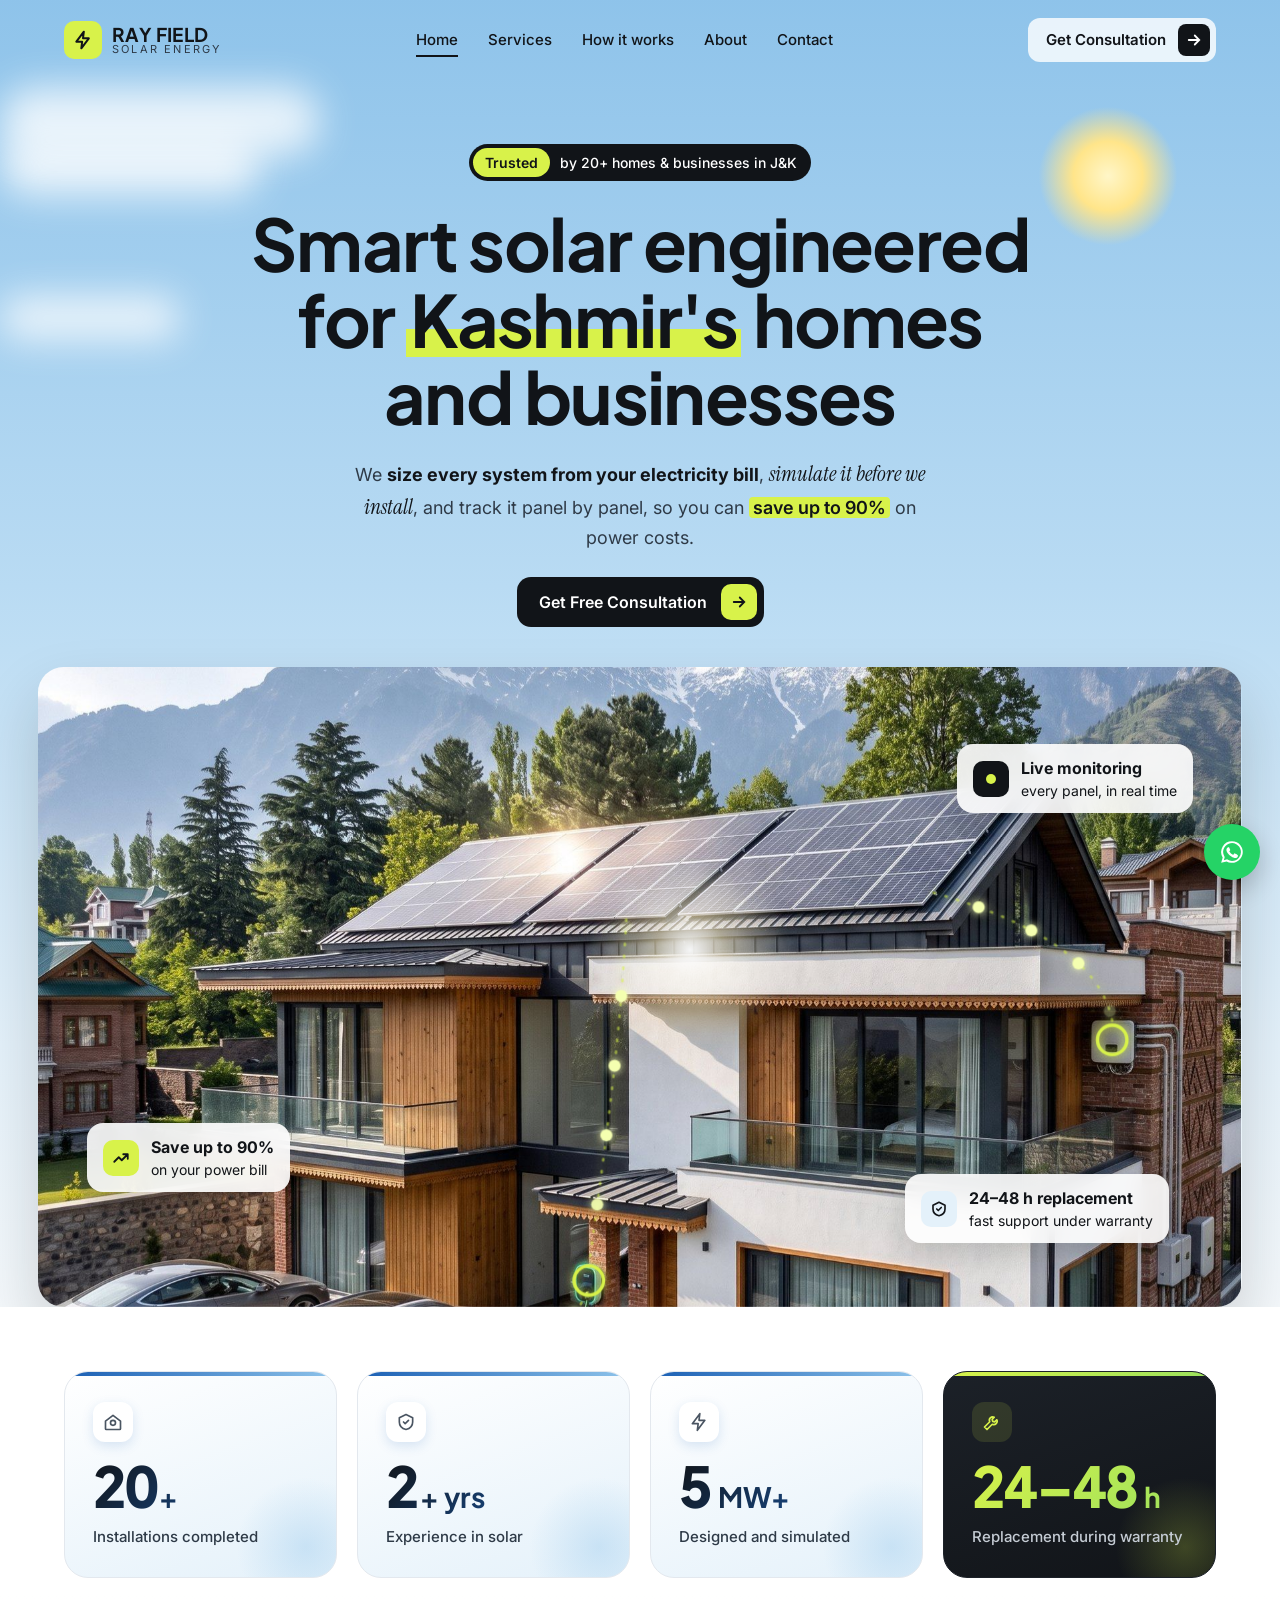
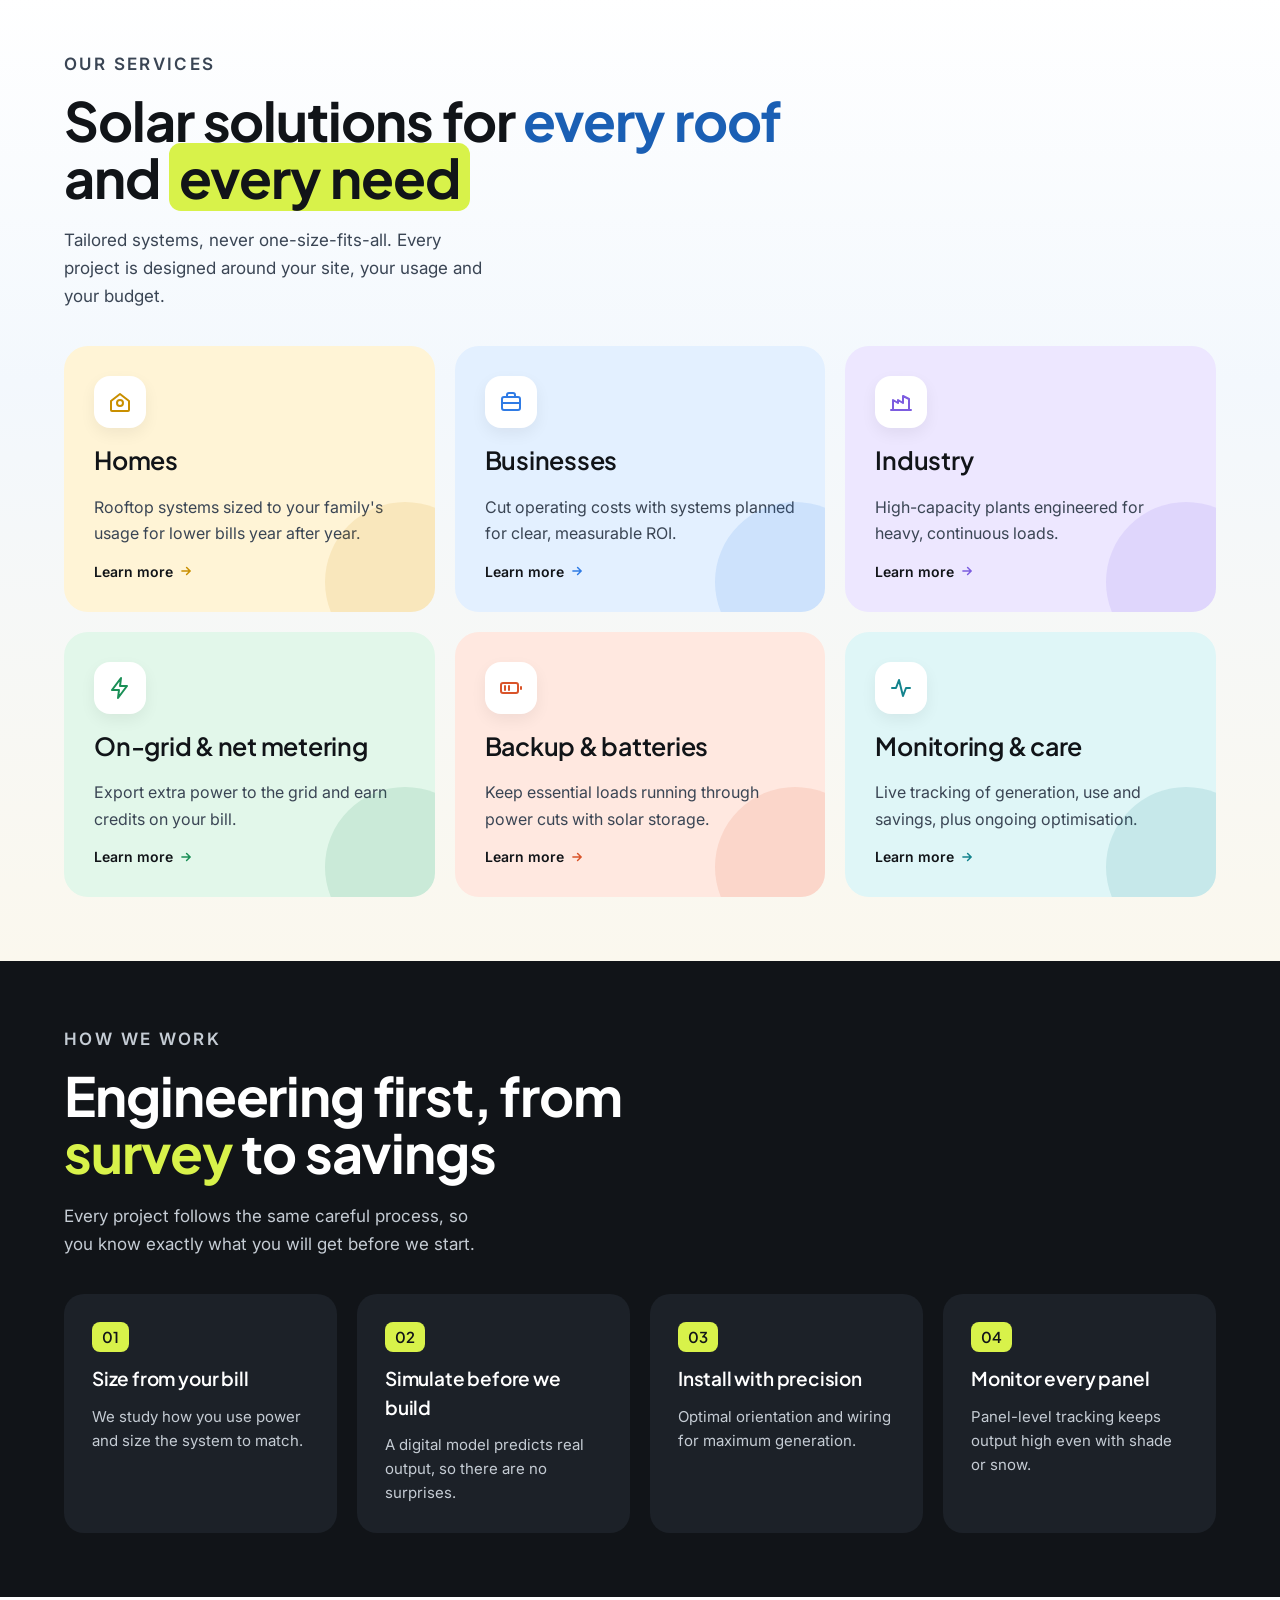
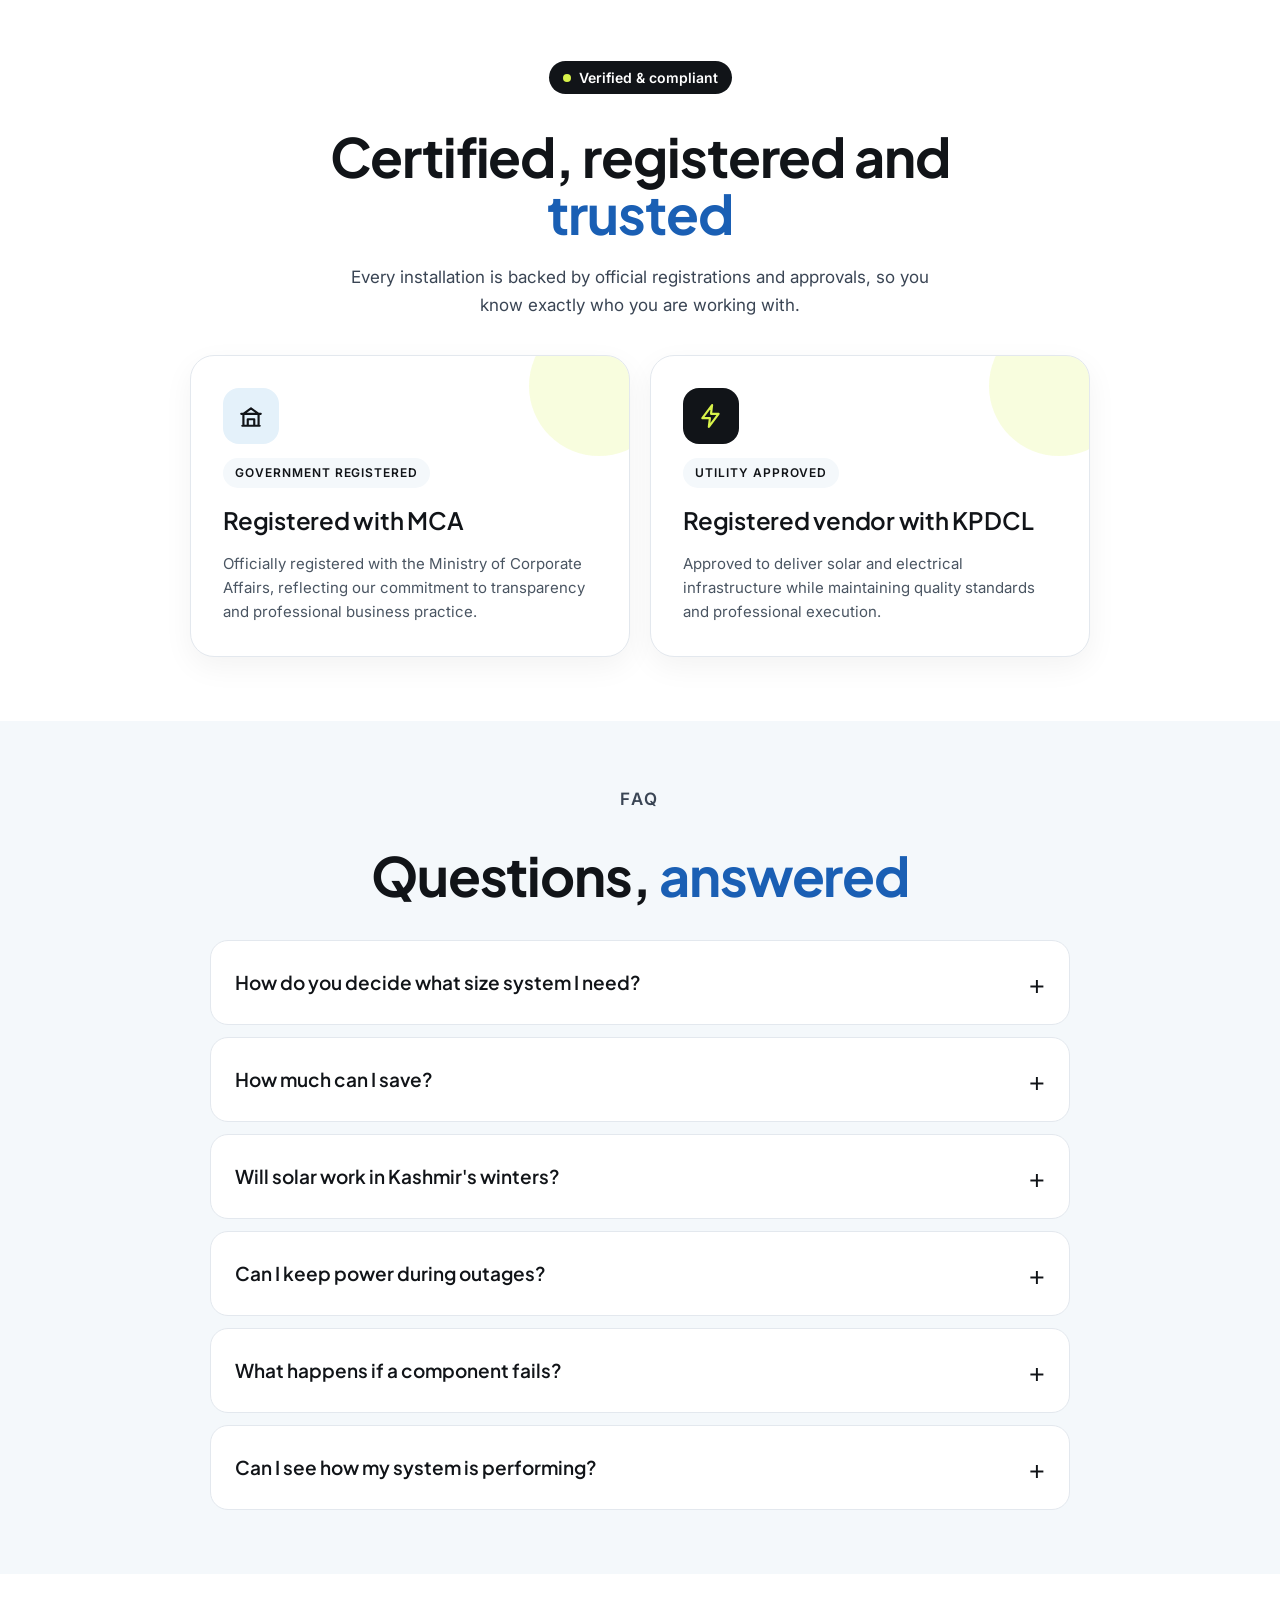
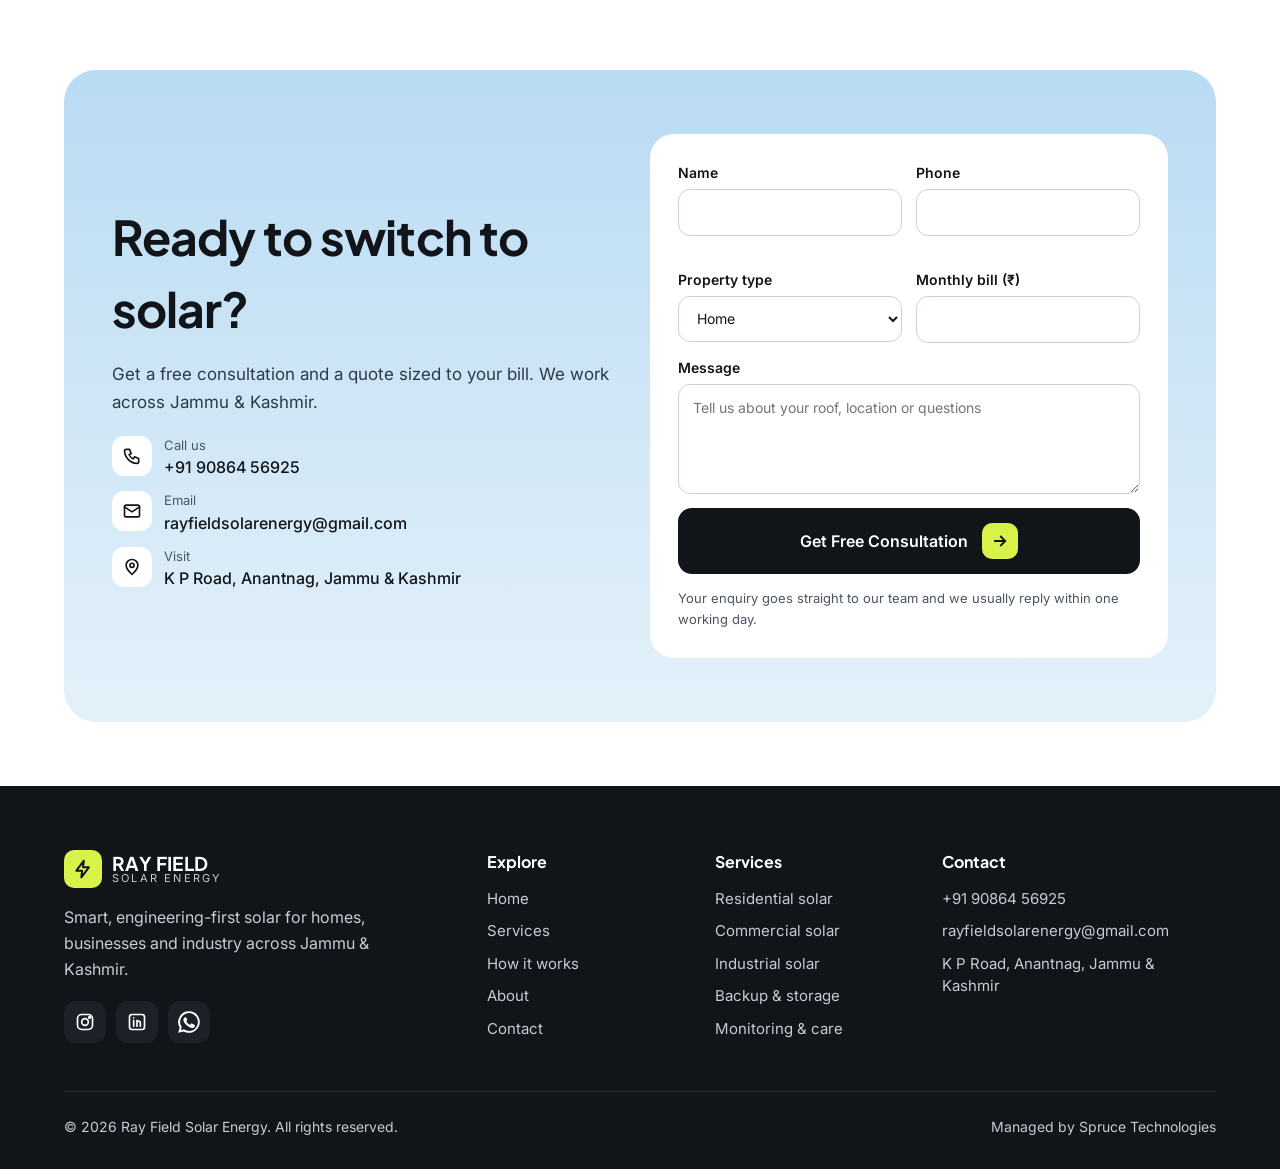
==== commit 0e266897: "Change savings claim from up to 80% to up to 90% Co-Authored-By: Claude Opus 5.5 <noreply@anthropic." ====
--- a/index.html
+++ b/index.html
@@ -34,7 +34,7 @@
 <div class="hero-copy">
 <p class="pill fu d1"><span>Trusted</span>by 20+ homes &amp; businesses in J&amp;K</p>
 <h1 class="fu d2">Smart solar engineered for <span class="mark">Kashmir's</span> homes and businesses</h1>
-<p class="lead fu d3">We <strong>size every system from your electricity bill</strong>, <em>simulate it before we install</em>, and track it panel by panel, so you can <span class="hl" style="font-weight:600;color:#111418">save up to 80%</span> on power costs.</p>
+<p class="lead fu d3">We <strong>size every system from your electricity bill</strong>, <em>simulate it before we install</em>, and track it panel by panel, so you can <span class="hl" style="font-weight:600;color:#111418">save up to 90%</span> on power costs.</p>
 <a class="btn btn-dark fu d4" href="contact.html#quote">Get Free Consultation<span class="arr"><svg width="18" height="18" viewBox="0 0 24 24" fill="none" stroke="currentColor" stroke-width="2.4" stroke-linecap="round" aria-hidden="true"><path d="M5 12h14M13 6l6 6-6 6"/></svg></span></a>
 </div>
 <div class="hero-media rise">
@@ -52,7 +52,7 @@
 <circle class="node" cx="824" cy="1100" r="22"/><circle class="node" cx="1607" cy="740" r="22" style="animation-delay:.6s"/>
 </g>
 </svg>
-<div class="chip c1"><span class="ic" style="background:#D8F24A"><svg width="18" height="18" viewBox="0 0 24 24" fill="none" stroke="#111418" stroke-width="2.4" stroke-linecap="round" stroke-linejoin="round" aria-hidden="true"><path d="M3 17l6-6 4 4 8-8M15 7h6v6"/></svg></span><span><strong>Save up to 80%</strong><span class="sub">on your power bill</span></span></div>
+<div class="chip c1"><span class="ic" style="background:#D8F24A"><svg width="18" height="18" viewBox="0 0 24 24" fill="none" stroke="#111418" stroke-width="2.4" stroke-linecap="round" stroke-linejoin="round" aria-hidden="true"><path d="M3 17l6-6 4 4 8-8M15 7h6v6"/></svg></span><span><strong>Save up to 90%</strong><span class="sub">on your power bill</span></span></div>
 <div class="chip c2"><span class="ic" style="background:#111418"><span class="live"></span></span><span><strong>Live monitoring</strong><span class="sub">every panel, in real time</span></span></div>
 <div class="chip c3"><span class="ic" style="background:#E4F1FA"><svg width="18" height="18" viewBox="0 0 24 24" fill="none" stroke="#111418" stroke-width="2.2" stroke-linecap="round" stroke-linejoin="round" aria-hidden="true"><path d="M12 3l8 4v5c0 5-3.5 8-8 9-4.5-1-8-4-8-9V7z"/><path d="M9 12l2 2 4-4"/></svg></span><span><strong>24–48 h replacement</strong><span class="sub">fast support under warranty</span></span></div>
 </div>
@@ -102,7 +102,7 @@
 <section class="section" id="faq" style="background:var(--sky-4)">
 <div class="container">
 <div class="section-head center reveal"><p class="eyebrow">FAQ</p><h2>Questions, <span class="serif">answered</span></h2></div>
-<div class="faq"><details class="reveal"><summary>How do you decide what size system I need?</summary><p>We start with your electricity bills. By looking at how much power you use and when, we size a system that cuts your bill as much as possible without paying for capacity you will not use.</p></details><details class="reveal"><summary>How much can I save?</summary><p>Many customers can reduce their electricity bill by up to 80%. Your exact savings depend on your usage, roof and system size, and we show you the numbers before you commit.</p></details><details class="reveal"><summary>Will solar work in Kashmir's winters?</summary><p>Yes. We simulate every system against local conditions before installing, and panel-level monitoring and optimisation help keep output up even when one panel is affected by shade or snow.</p></details><details class="reveal"><summary>Can I keep power during outages?</summary><p>Yes, with a backup or battery storage system. We design it to keep your essential loads running when the grid is down.</p></details><details class="reveal"><summary>What happens if a component fails?</summary><p>If a component fails during the warranty period, we aim to replace it within 24–48 hours to keep downtime to a minimum.</p></details><details class="reveal"><summary>Can I see how my system is performing?</summary><p>Yes. Our monitoring shows your generation, consumption, grid import and export, and savings in real time.</p></details></div>
+<div class="faq"><details class="reveal"><summary>How do you decide what size system I need?</summary><p>We start with your electricity bills. By looking at how much power you use and when, we size a system that cuts your bill as much as possible without paying for capacity you will not use.</p></details><details class="reveal"><summary>How much can I save?</summary><p>Many customers can reduce their electricity bill by up to 90%. Your exact savings depend on your usage, roof and system size, and we show you the numbers before you commit.</p></details><details class="reveal"><summary>Will solar work in Kashmir's winters?</summary><p>Yes. We simulate every system against local conditions before installing, and panel-level monitoring and optimisation help keep output up even when one panel is affected by shade or snow.</p></details><details class="reveal"><summary>Can I keep power during outages?</summary><p>Yes, with a backup or battery storage system. We design it to keep your essential loads running when the grid is down.</p></details><details class="reveal"><summary>What happens if a component fails?</summary><p>If a component fails during the warranty period, we aim to replace it within 24–48 hours to keep downtime to a minimum.</p></details><details class="reveal"><summary>Can I see how my system is performing?</summary><p>Yes. Our monitoring shows your generation, consumption, grid import and export, and savings in real time.</p></details></div>
 </div>
 </section>
 
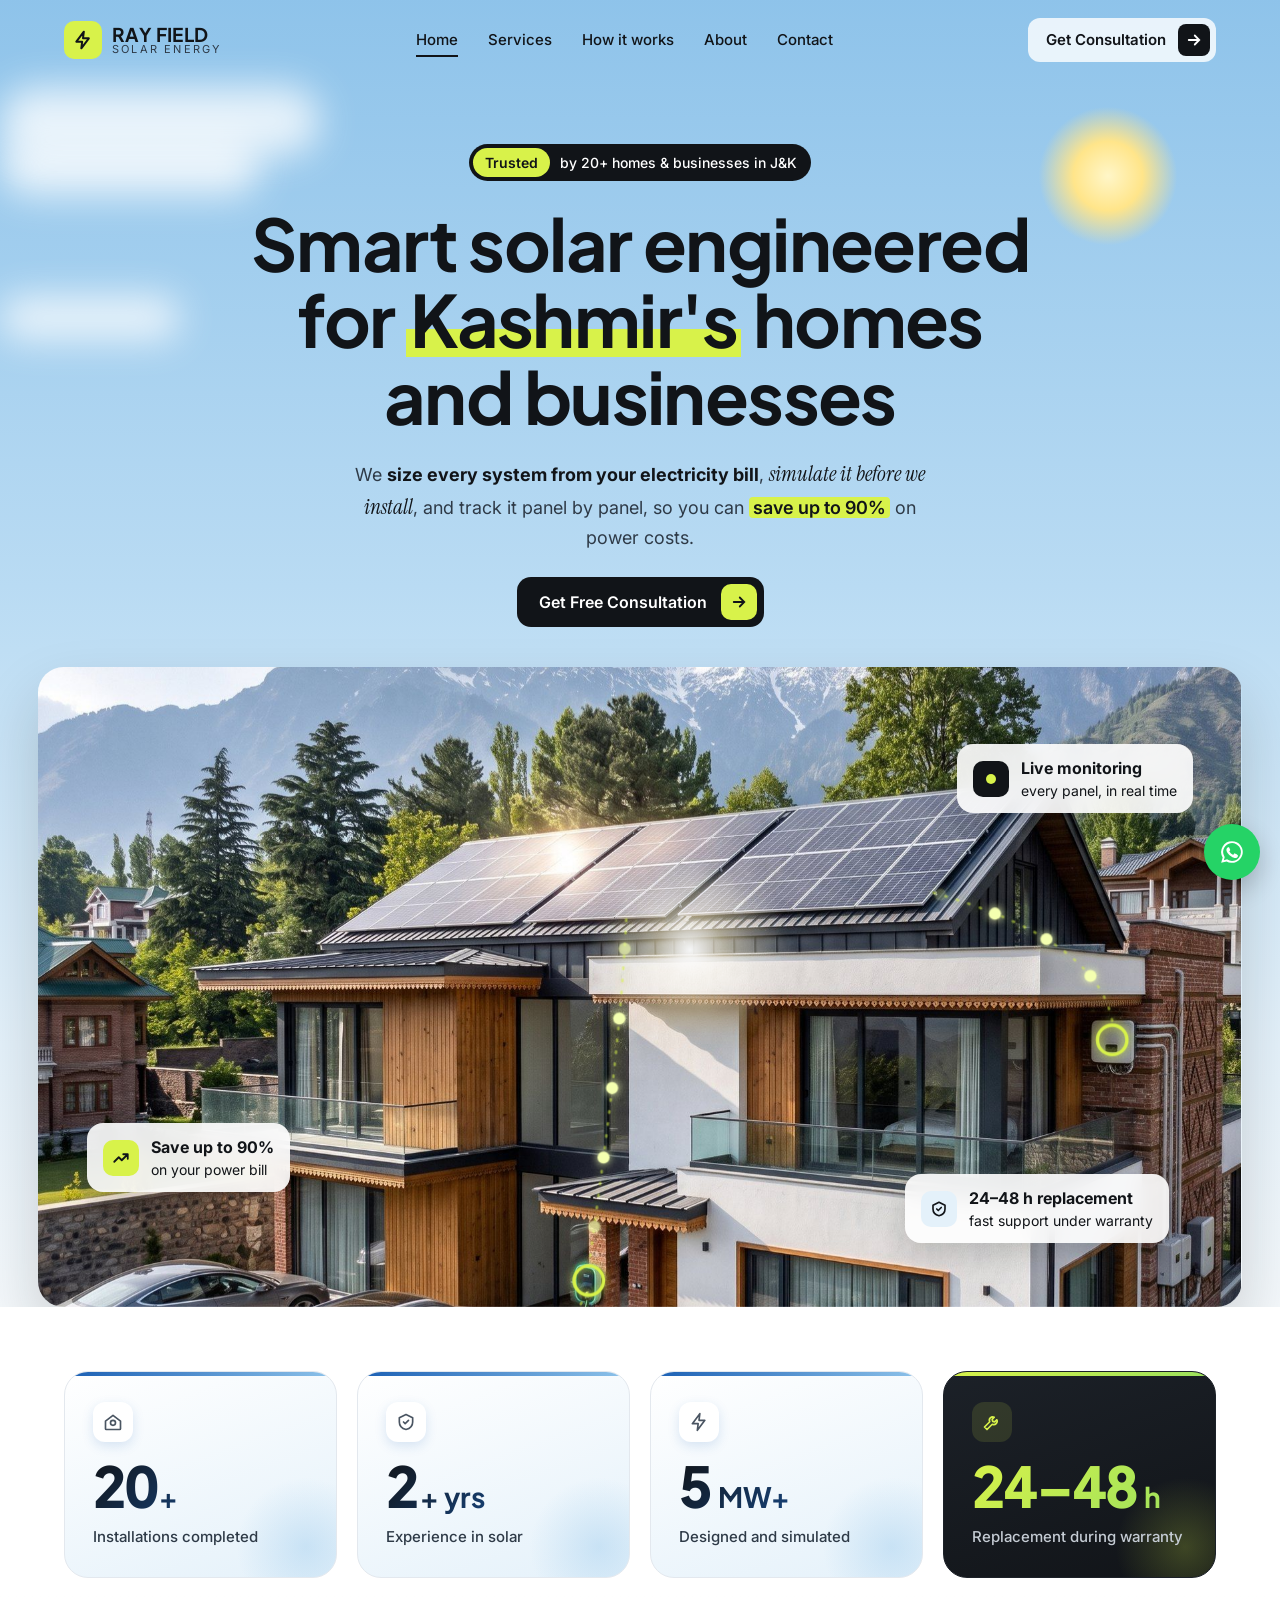
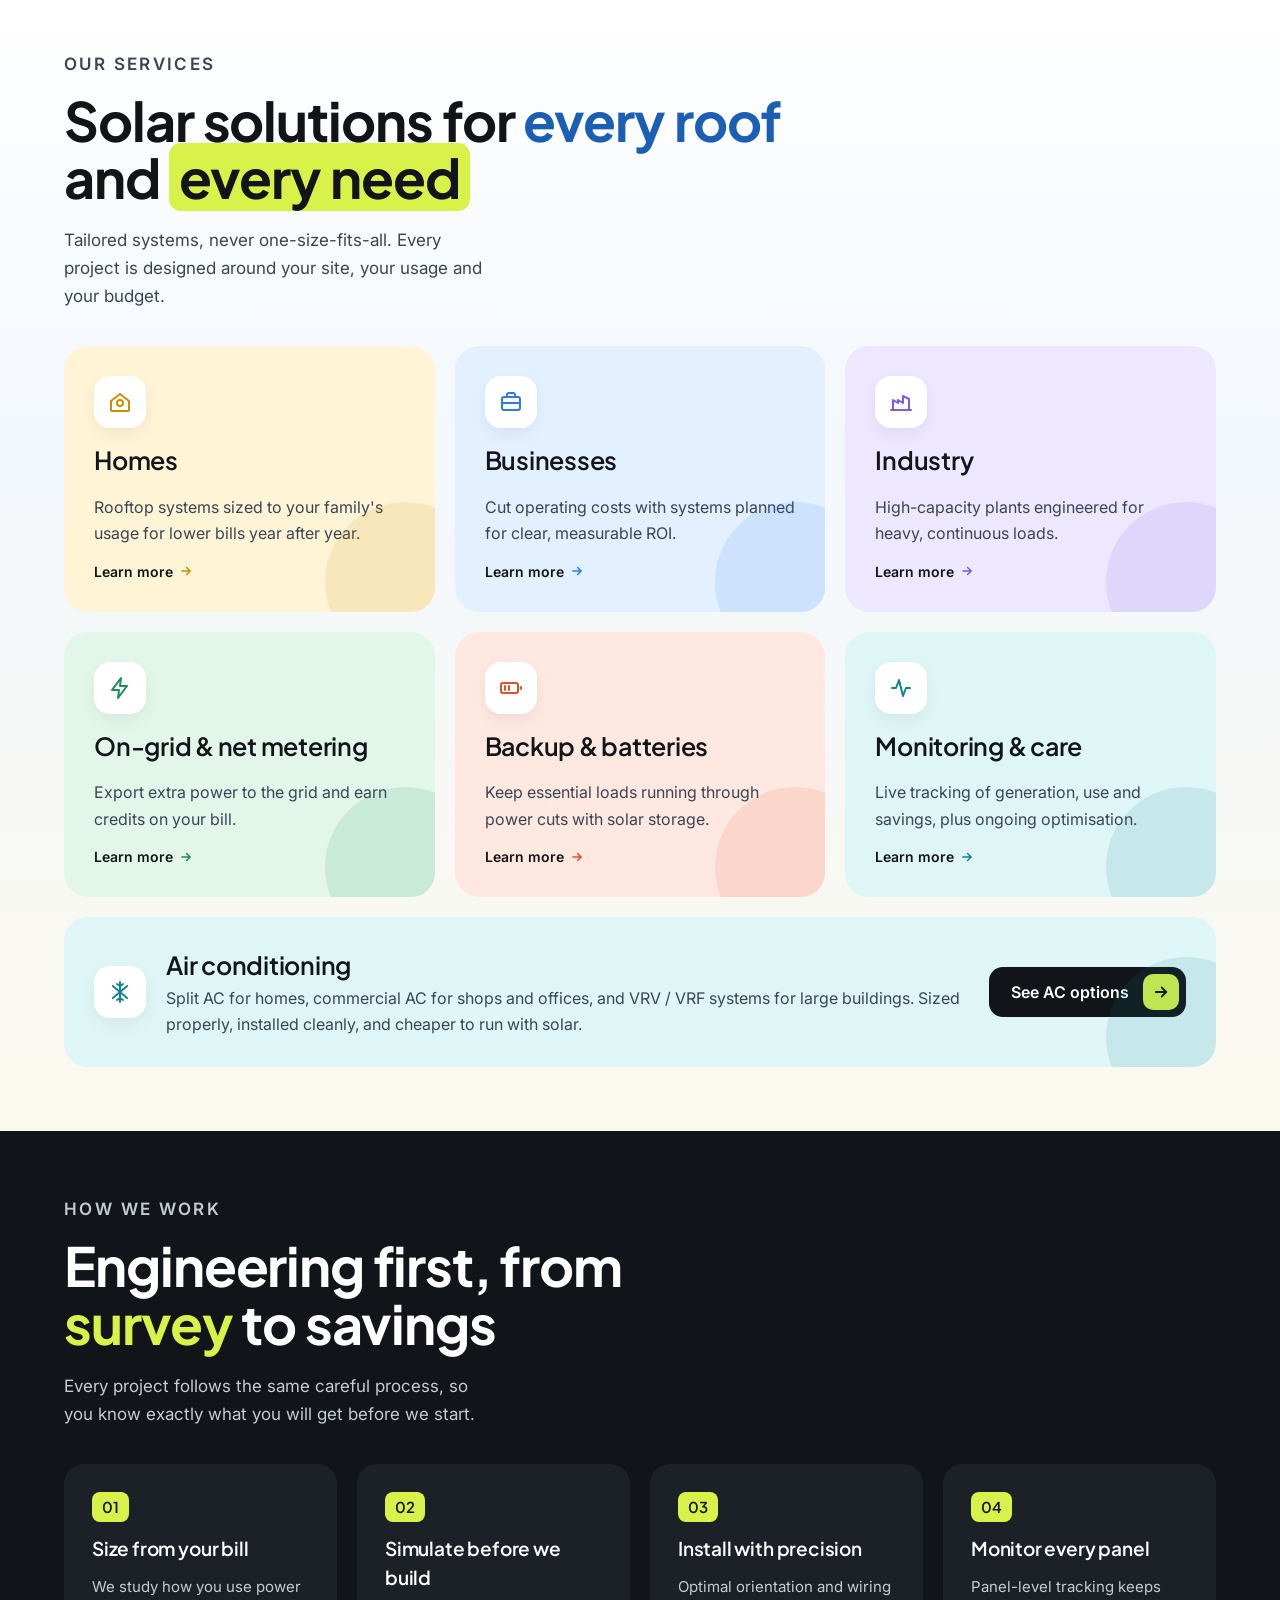
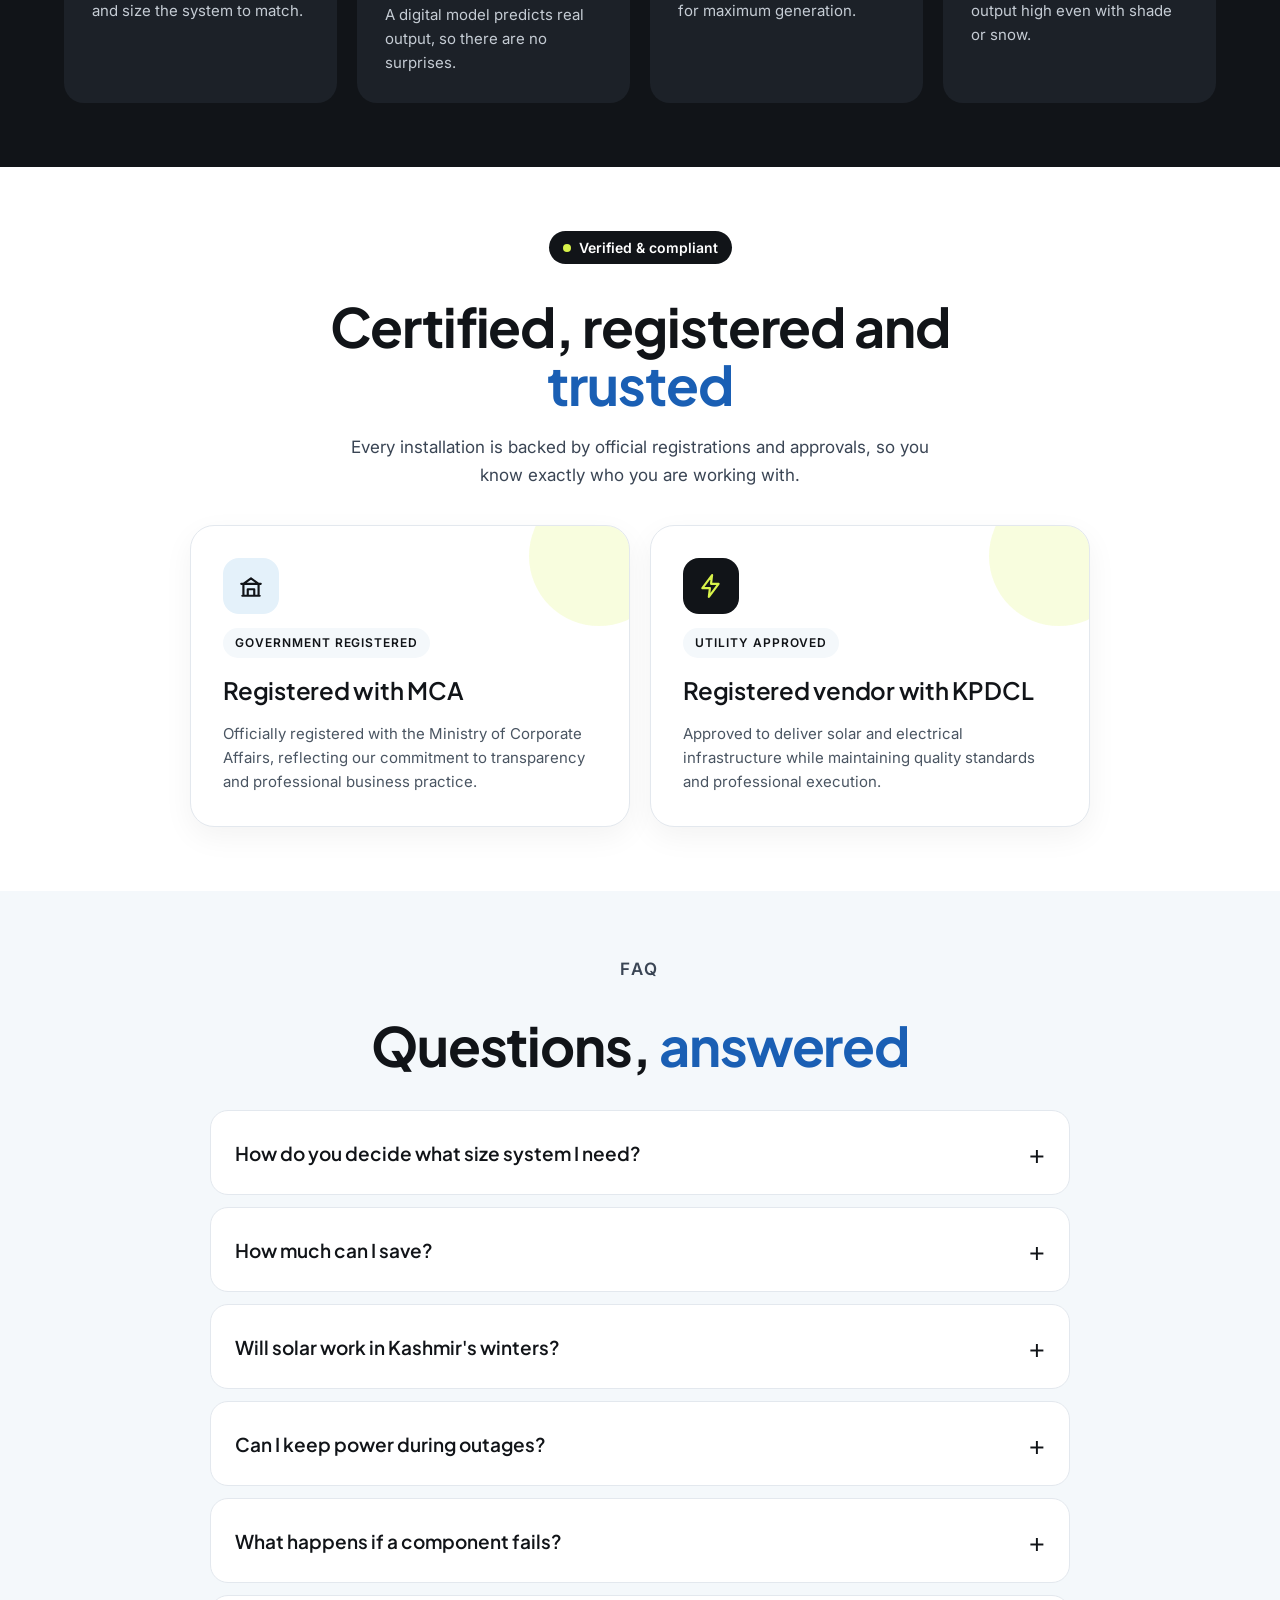
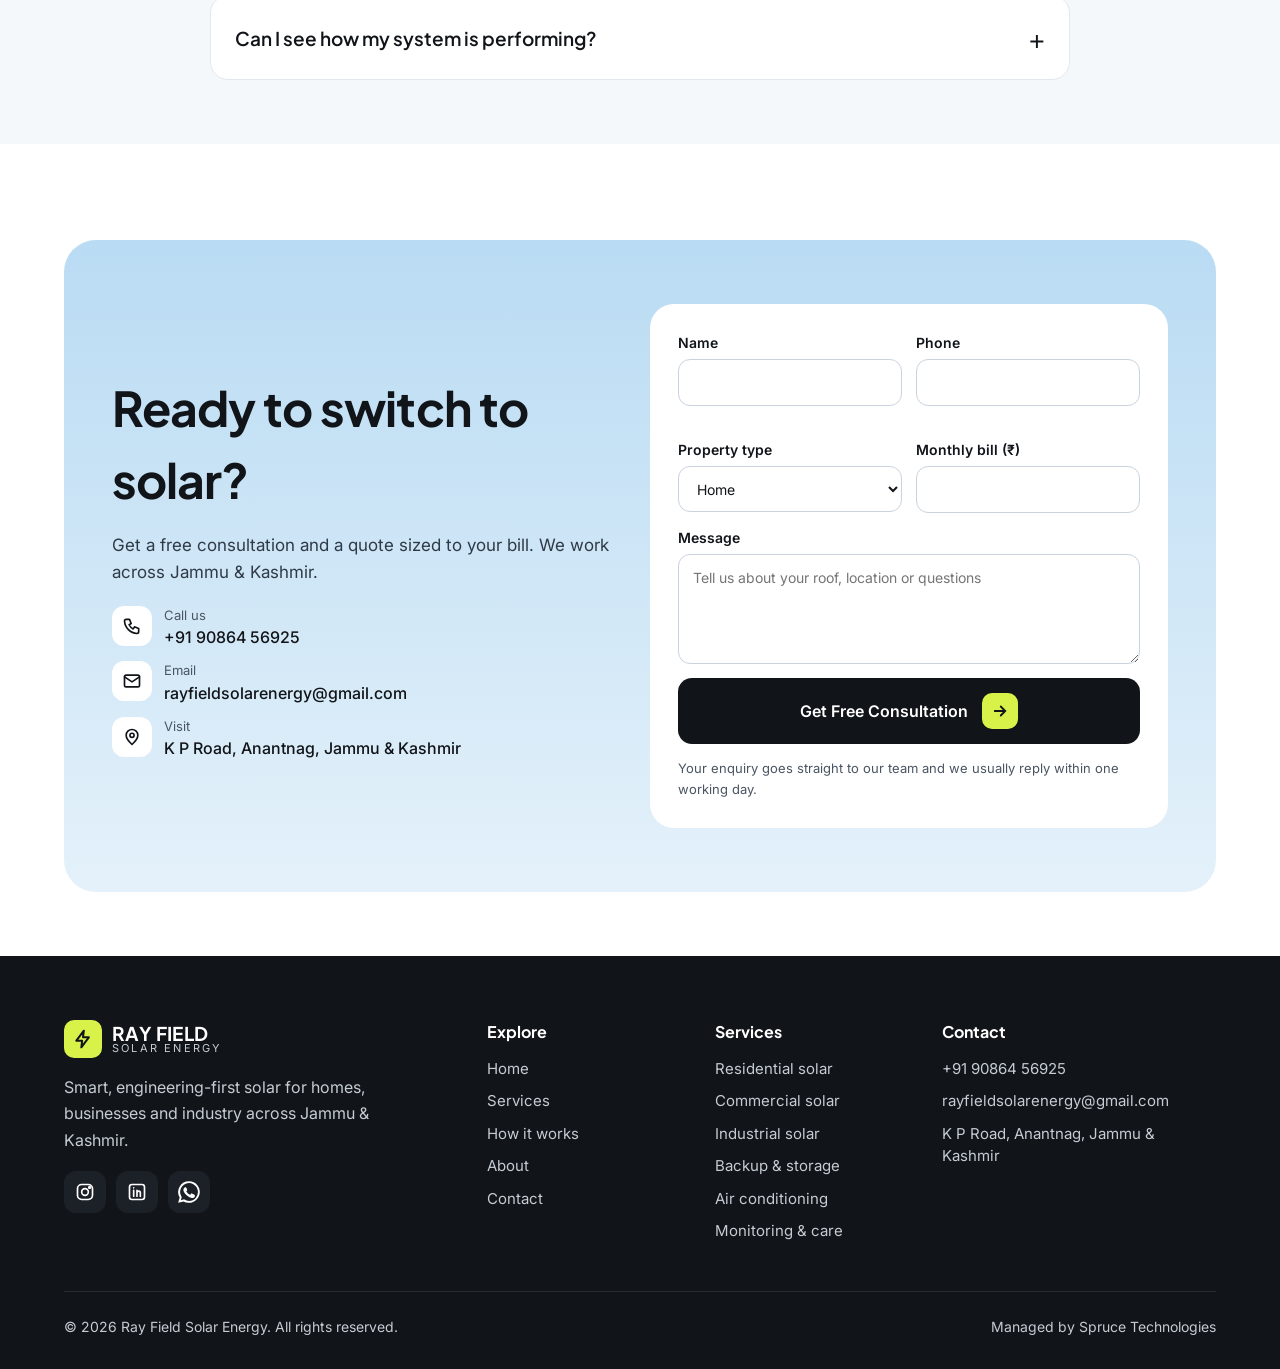
==== commit 19559432: "Add air conditioning section (split AC, commercial AC, VRV/VRF) New section on the Services page wit" ====
--- a/index.html
+++ b/index.html
@@ -76,6 +76,7 @@
 <article id="grid" class="svc t-green lift reveal" data-delay="0"><span class="ic"><svg width="24" height="24" viewBox="0 0 24 24" fill="none" stroke="currentColor" stroke-width="2" stroke-linecap="round" stroke-linejoin="round" aria-hidden="true"><path d="M13 2 4 14h7l-1 8 9-12h-7z"/></svg></span><h3>On-grid &amp; net metering</h3><p>Export extra power to the grid and earn credits on your bill.</p><a class="more" href="services.html#grid">Learn more <svg width="14" height="14" viewBox="0 0 24 24" fill="none" stroke="currentColor" stroke-width="2.6" stroke-linecap="round" aria-hidden="true"><path d="M5 12h14M13 6l6 6-6 6"/></svg></a></article>
 <article id="storage" class="svc t-peach lift reveal" data-delay="90"><span class="ic"><svg width="24" height="24" viewBox="0 0 24 24" fill="none" stroke="currentColor" stroke-width="2" stroke-linecap="round" stroke-linejoin="round" aria-hidden="true"><rect x="2" y="7" width="17" height="10" rx="2"/><path d="M22 11v2M6 10v4M10 10v4"/></svg></span><h3>Backup &amp; batteries</h3><p>Keep essential loads running through power cuts with solar storage.</p><a class="more" href="services.html#storage">Learn more <svg width="14" height="14" viewBox="0 0 24 24" fill="none" stroke="currentColor" stroke-width="2.6" stroke-linecap="round" aria-hidden="true"><path d="M5 12h14M13 6l6 6-6 6"/></svg></a></article>
 <article id="monitoring" class="svc t-aqua lift reveal" data-delay="180"><span class="ic"><svg width="24" height="24" viewBox="0 0 24 24" fill="none" stroke="currentColor" stroke-width="2" stroke-linecap="round" stroke-linejoin="round" aria-hidden="true"><path d="M3 12h4l3-8 4 16 3-8h4"/></svg></span><h3>Monitoring &amp; care</h3><p>Live tracking of generation, use and savings, plus ongoing optimisation.</p><a class="more" href="services.html#monitoring">Learn more <svg width="14" height="14" viewBox="0 0 24 24" fill="none" stroke="currentColor" stroke-width="2.6" stroke-linecap="round" aria-hidden="true"><path d="M5 12h14M13 6l6 6-6 6"/></svg></a></article></div>
+<div class="svc t-aqua lift reveal" style="margin-top:20px;min-height:0;flex-direction:row;flex-wrap:wrap;align-items:center;gap:20px"><span class="ic"><svg width="24" height="24" viewBox="0 0 24 24" fill="none" stroke="currentColor" stroke-width="2" stroke-linecap="round" stroke-linejoin="round" aria-hidden="true"><path d="M12 2v20M4.9 6l14.2 12M19.1 6 4.9 18"/><path d="m9 4 3 2 3-2M9 20l3-2 3 2"/></svg></span><div style="flex:1 1 320px"><h3>Air conditioning</h3><p>Split AC for homes, commercial AC for shops and offices, and VRV / VRF systems for large buildings. Sized properly, installed cleanly, and cheaper to run with solar.</p></div><a class="btn btn-dark" href="services.html#air-conditioning">See AC options<span class="arr"><svg width="18" height="18" viewBox="0 0 24 24" fill="none" stroke="currentColor" stroke-width="2.4" stroke-linecap="round" aria-hidden="true"><path d="M5 12h14M13 6l6 6-6 6"/></svg></span></a></div>
 </div>
 </section>
 <section class="section dark-band">
@@ -122,7 +123,7 @@
 <form class="quote" novalidate><input type="text" name="_honey" tabindex="-1" autocomplete="off" aria-hidden="true" style="position:absolute;left:-9999px;width:1px;height:1px;opacity:0">
 <label>Name<input name="Name" type="text" autocomplete="name" required><span class="err" data-err-for="Name" aria-live="polite"></span></label>
 <label>Phone<input name="Phone" type="tel" autocomplete="tel" inputmode="tel" required><span class="err" data-err-for="Phone" aria-live="polite"></span></label>
-<label>Property type<select name="Property"><option>Home</option><option>Business</option><option>Industry</option></select></label>
+<label>Property type<select name="Property"><option>Home</option><option>Business</option><option>Industry</option><option>Air conditioning</option></select></label>
 <label>Monthly bill (₹)<input name="Monthly bill" type="number" min="0" inputmode="numeric"></label>
 <label class="full">Message<textarea name="Message" placeholder="Tell us about your roof, location or questions"></textarea></label>
 <button class="btn btn-dark full" type="submit">Get Free Consultation<span class="arr"><svg width="18" height="18" viewBox="0 0 24 24" fill="none" stroke="currentColor" stroke-width="2.4" stroke-linecap="round" aria-hidden="true"><path d="M5 12h14M13 6l6 6-6 6"/></svg></span></button>
@@ -142,7 +143,7 @@
 <div class="socials"><a href="[INSTAGRAM URL]" aria-label="Instagram"><svg width="20" height="20" viewBox="0 0 24 24" fill="none" stroke="currentColor" stroke-width="2" stroke-linecap="round" stroke-linejoin="round" aria-hidden="true"><rect x="3" y="3" width="18" height="18" rx="5"/><circle cx="12" cy="12" r="4"/><circle cx="17.5" cy="6.5" r="1" fill="currentColor"/></svg></a><a href="[LINKEDIN URL]" aria-label="LinkedIn"><svg width="20" height="20" viewBox="0 0 24 24" fill="none" stroke="currentColor" stroke-width="2" stroke-linecap="round" stroke-linejoin="round" aria-hidden="true"><rect x="3" y="3" width="18" height="18" rx="3"/><path d="M8 10v7M8 7v.01M12 17v-4a2 2 0 0 1 4 0v4M12 10v7"/></svg></a><a href="https://wa.me/919086456925" aria-label="WhatsApp"><svg width="26" height="26" viewBox="0 0 24 24" fill="currentColor" aria-hidden="true"><path d="M12 2a10 10 0 0 0-8.6 15.1L2 22l5-1.3A10 10 0 1 0 12 2zm0 18.2a8.2 8.2 0 0 1-4.2-1.2l-.3-.2-3 .8.8-2.9-.2-.3A8.2 8.2 0 1 1 12 20.2zm4.5-6.1c-.2-.1-1.5-.7-1.7-.8-.2-.1-.4-.1-.6.1l-.8 1c-.1.2-.3.2-.5.1a6.7 6.7 0 0 1-3.3-2.9c-.3-.4.2-.4.7-1.3.1-.2 0-.3 0-.4l-.8-1.8c-.2-.5-.4-.4-.6-.4h-.5a1 1 0 0 0-.7.3 3 3 0 0 0-.9 2.2 5.2 5.2 0 0 0 1.1 2.7 11.8 11.8 0 0 0 4.5 4c1.7.7 2.3.8 3.2.6.5-.1 1.5-.6 1.7-1.2.2-.6.2-1.1.2-1.2-.1-.1-.3-.2-.5-.3z"/></svg></a></div>
 </div>
 <div><h4>Explore</h4><ul><li><a href="index.html">Home</a></li><li><a href="services.html">Services</a></li><li><a href="how-it-works.html">How it works</a></li><li><a href="about.html">About</a></li><li><a href="contact.html">Contact</a></li></ul></div>
-<div><h4>Services</h4><ul><li><a href="services.html#homes">Residential solar</a></li><li><a href="services.html#business">Commercial solar</a></li><li><a href="services.html#industry">Industrial solar</a></li><li><a href="services.html#storage">Backup &amp; storage</a></li><li><a href="services.html#monitoring">Monitoring &amp; care</a></li></ul></div>
+<div><h4>Services</h4><ul><li><a href="services.html#homes">Residential solar</a></li><li><a href="services.html#business">Commercial solar</a></li><li><a href="services.html#industry">Industrial solar</a></li><li><a href="services.html#storage">Backup &amp; storage</a></li><li><a href="services.html#air-conditioning">Air conditioning</a></li><li><a href="services.html#monitoring">Monitoring &amp; care</a></li></ul></div>
 <div><h4>Contact</h4><ul><li><a href="tel:+919086456925">+91 90864 56925</a></li><li><a href="mailto:rayfieldsolarenergy@gmail.com">rayfieldsolarenergy@gmail.com</a></li><li>K P Road, Anantnag, Jammu &amp; Kashmir</li></ul></div>
 </div>
 <div class="foot-bottom"><p>&copy; <span data-year>2026</span> Ray Field Solar Energy. All rights reserved.</p><p>Managed by Spruce Technologies</p></div>
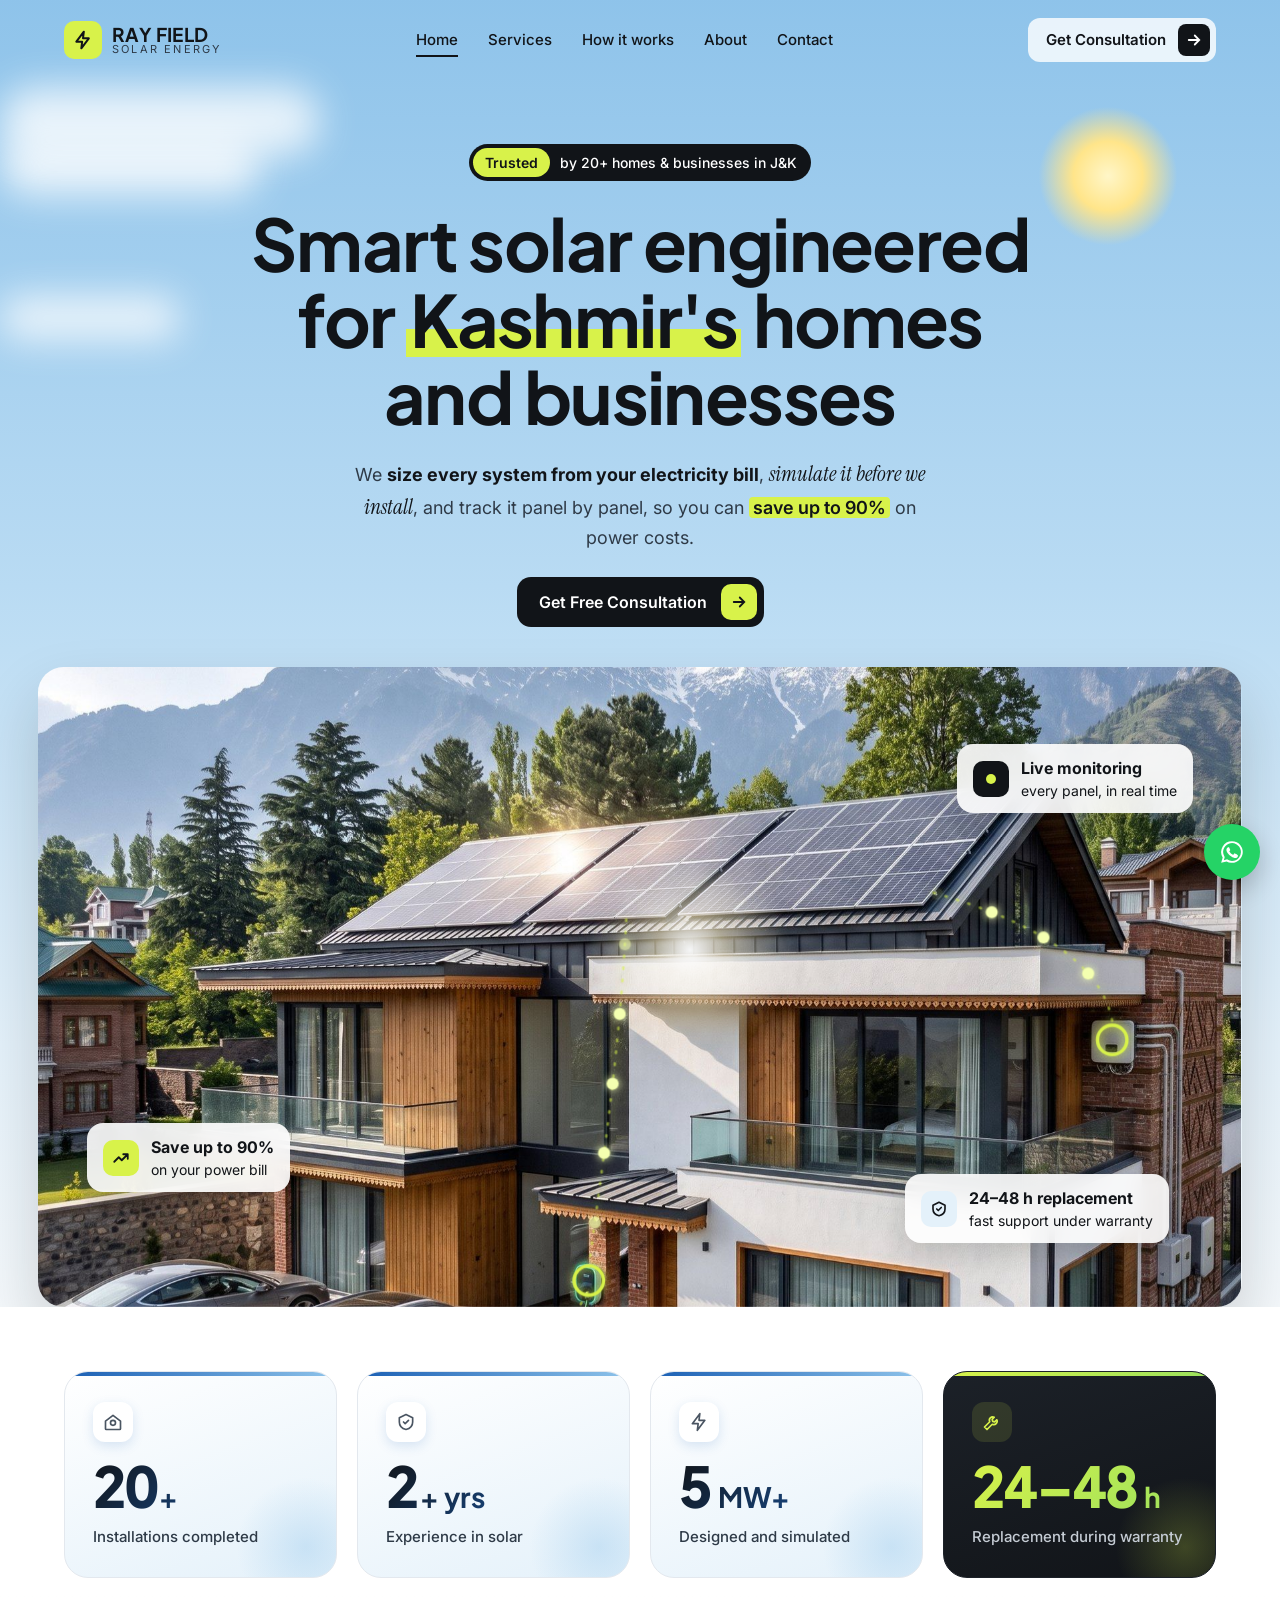
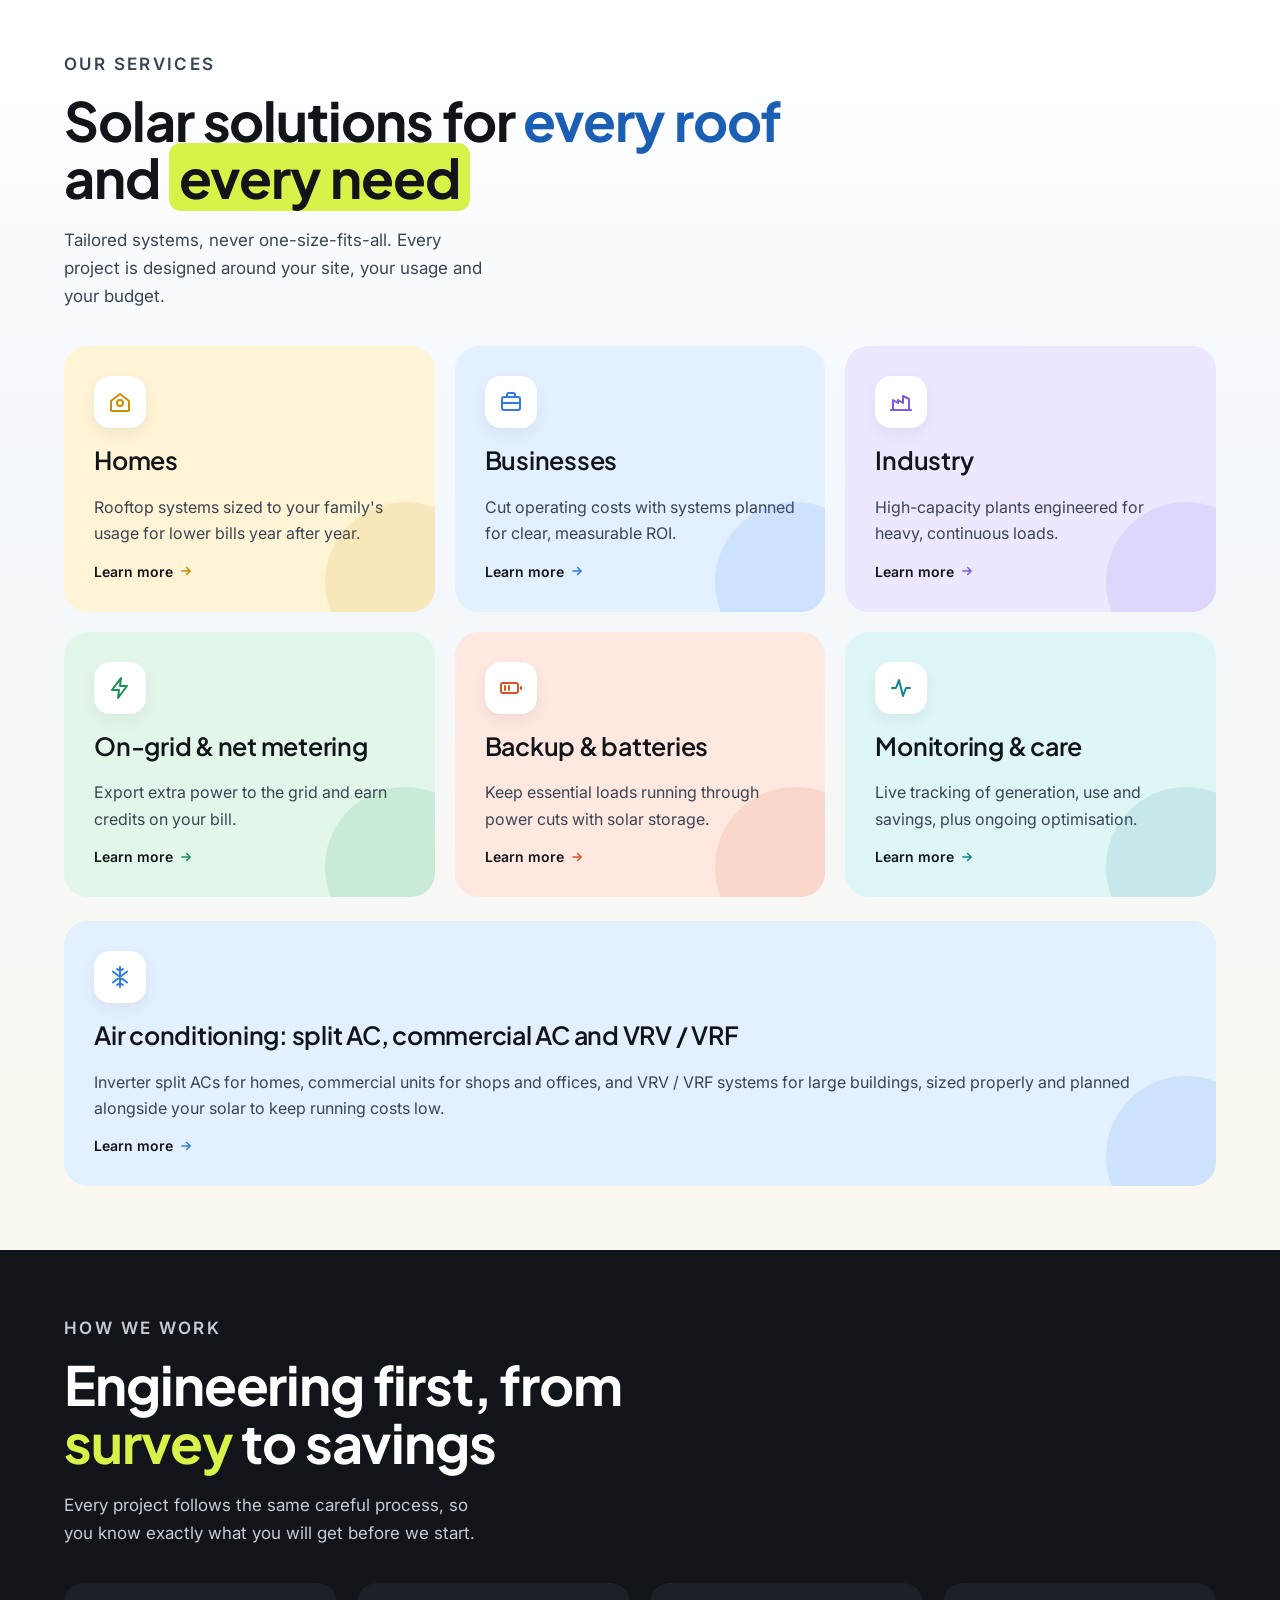
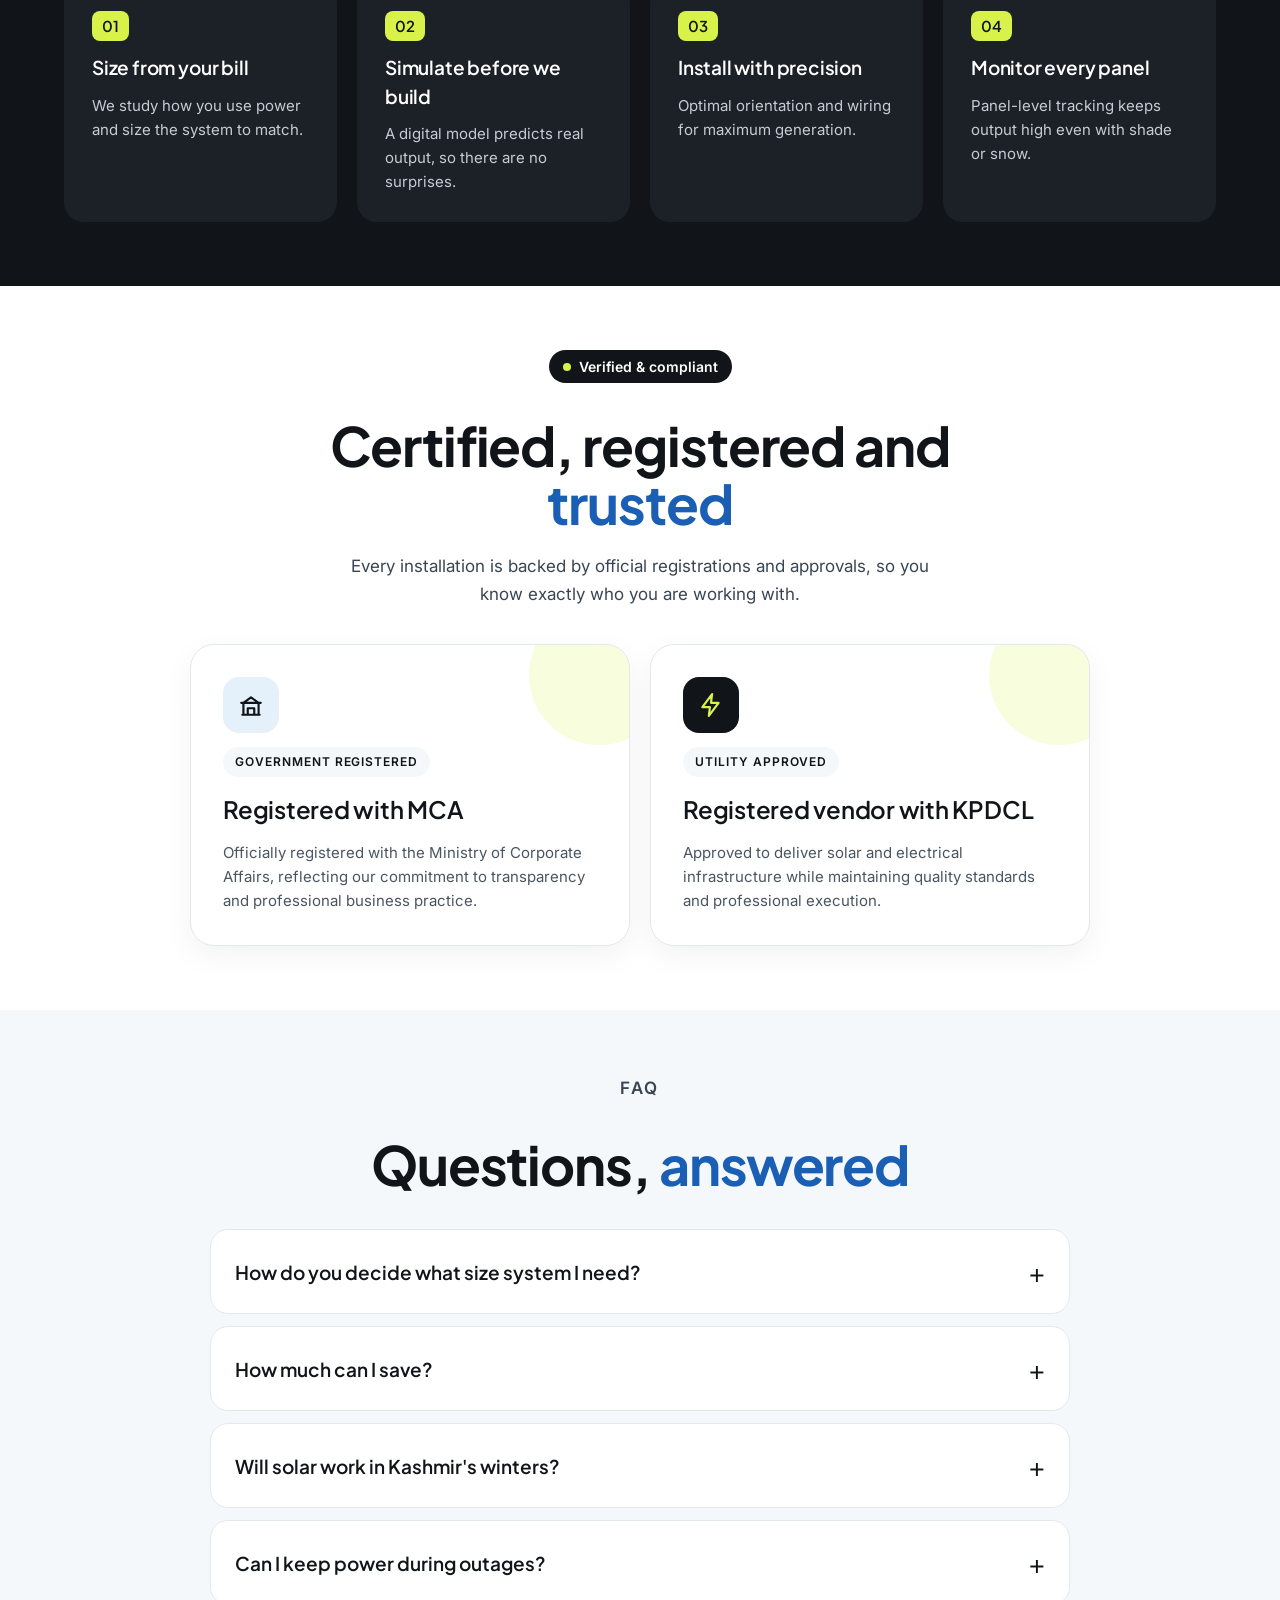
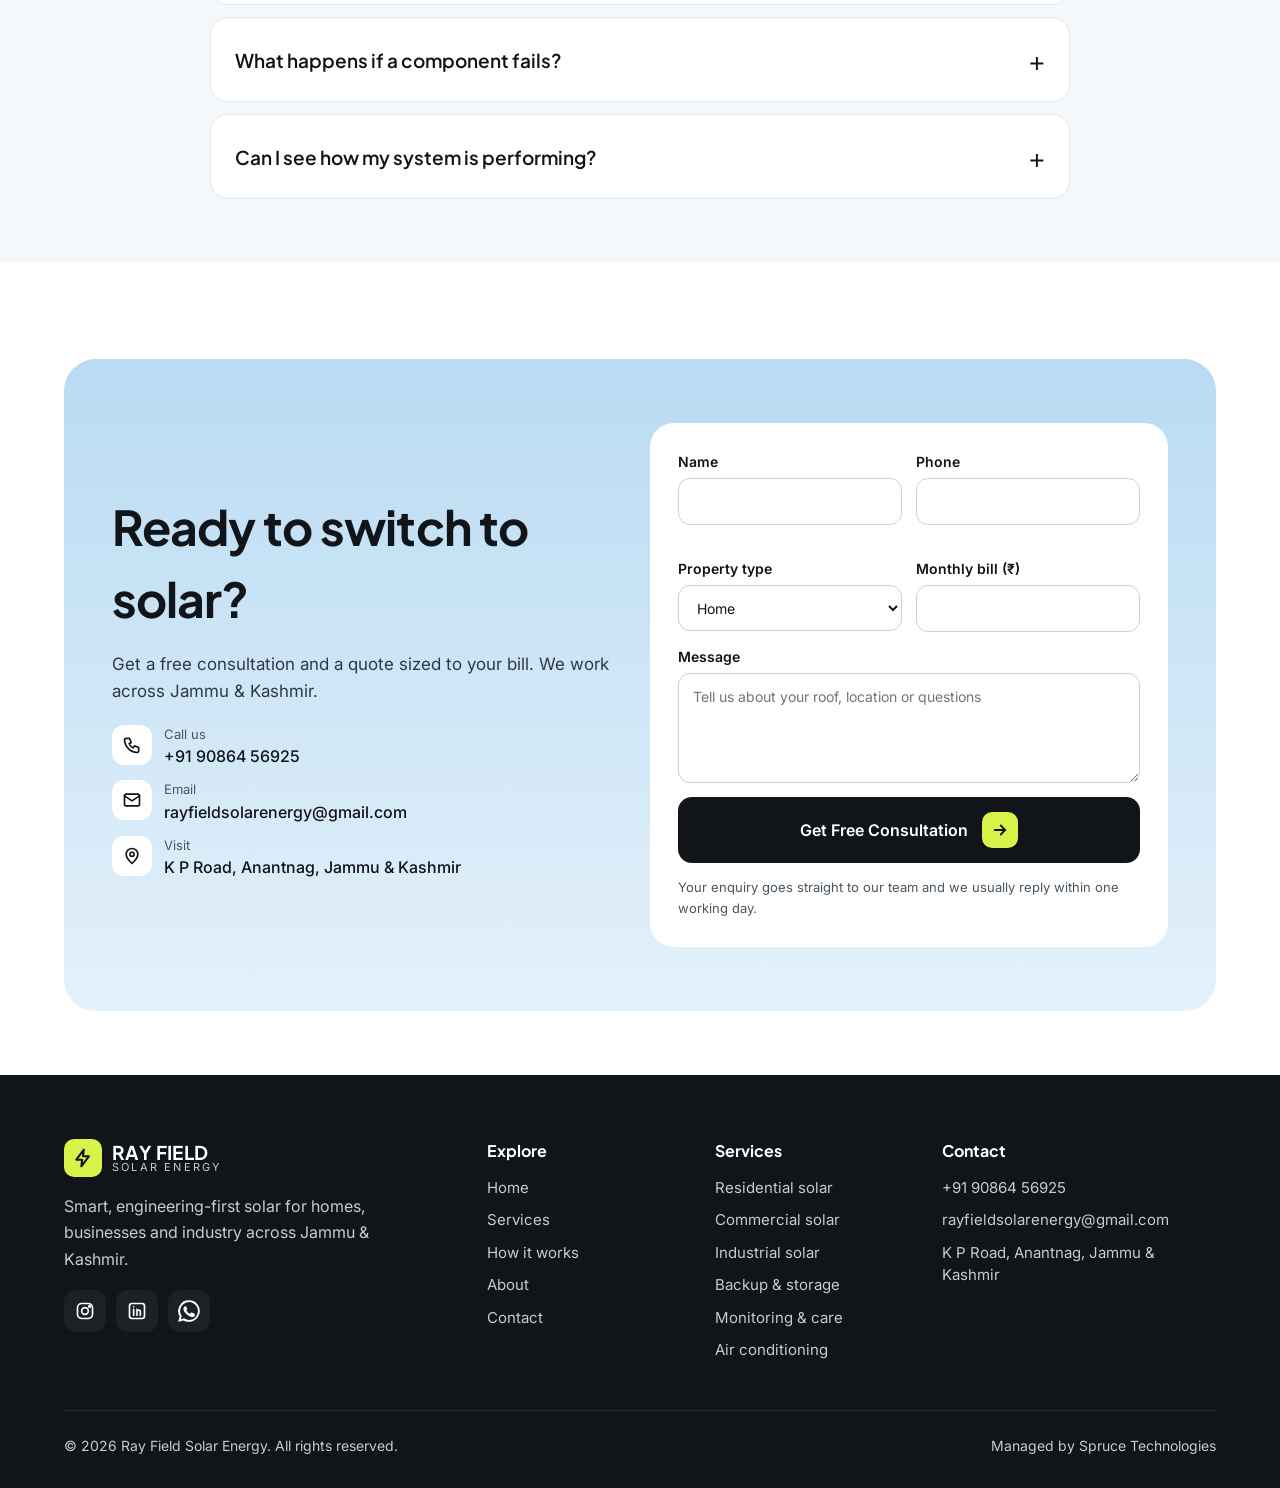
==== commit f694bdbf: "Add air conditioning section: split AC, commercial AC and VRV/VRF Co-Authored-By: Claude Opus 5.5 <n" ====
--- a/index.html
+++ b/index.html
@@ -76,7 +76,7 @@
 <article id="grid" class="svc t-green lift reveal" data-delay="0"><span class="ic"><svg width="24" height="24" viewBox="0 0 24 24" fill="none" stroke="currentColor" stroke-width="2" stroke-linecap="round" stroke-linejoin="round" aria-hidden="true"><path d="M13 2 4 14h7l-1 8 9-12h-7z"/></svg></span><h3>On-grid &amp; net metering</h3><p>Export extra power to the grid and earn credits on your bill.</p><a class="more" href="services.html#grid">Learn more <svg width="14" height="14" viewBox="0 0 24 24" fill="none" stroke="currentColor" stroke-width="2.6" stroke-linecap="round" aria-hidden="true"><path d="M5 12h14M13 6l6 6-6 6"/></svg></a></article>
 <article id="storage" class="svc t-peach lift reveal" data-delay="90"><span class="ic"><svg width="24" height="24" viewBox="0 0 24 24" fill="none" stroke="currentColor" stroke-width="2" stroke-linecap="round" stroke-linejoin="round" aria-hidden="true"><rect x="2" y="7" width="17" height="10" rx="2"/><path d="M22 11v2M6 10v4M10 10v4"/></svg></span><h3>Backup &amp; batteries</h3><p>Keep essential loads running through power cuts with solar storage.</p><a class="more" href="services.html#storage">Learn more <svg width="14" height="14" viewBox="0 0 24 24" fill="none" stroke="currentColor" stroke-width="2.6" stroke-linecap="round" aria-hidden="true"><path d="M5 12h14M13 6l6 6-6 6"/></svg></a></article>
 <article id="monitoring" class="svc t-aqua lift reveal" data-delay="180"><span class="ic"><svg width="24" height="24" viewBox="0 0 24 24" fill="none" stroke="currentColor" stroke-width="2" stroke-linecap="round" stroke-linejoin="round" aria-hidden="true"><path d="M3 12h4l3-8 4 16 3-8h4"/></svg></span><h3>Monitoring &amp; care</h3><p>Live tracking of generation, use and savings, plus ongoing optimisation.</p><a class="more" href="services.html#monitoring">Learn more <svg width="14" height="14" viewBox="0 0 24 24" fill="none" stroke="currentColor" stroke-width="2.6" stroke-linecap="round" aria-hidden="true"><path d="M5 12h14M13 6l6 6-6 6"/></svg></a></article></div>
-<div class="svc t-aqua lift reveal" style="margin-top:20px;min-height:0;flex-direction:row;flex-wrap:wrap;align-items:center;gap:20px"><span class="ic"><svg width="24" height="24" viewBox="0 0 24 24" fill="none" stroke="currentColor" stroke-width="2" stroke-linecap="round" stroke-linejoin="round" aria-hidden="true"><path d="M12 2v20M4.9 6l14.2 12M19.1 6 4.9 18"/><path d="m9 4 3 2 3-2M9 20l3-2 3 2"/></svg></span><div style="flex:1 1 320px"><h3>Air conditioning</h3><p>Split AC for homes, commercial AC for shops and offices, and VRV / VRF systems for large buildings. Sized properly, installed cleanly, and cheaper to run with solar.</p></div><a class="btn btn-dark" href="services.html#air-conditioning">See AC options<span class="arr"><svg width="18" height="18" viewBox="0 0 24 24" fill="none" stroke="currentColor" stroke-width="2.4" stroke-linecap="round" aria-hidden="true"><path d="M5 12h14M13 6l6 6-6 6"/></svg></span></a></div>
+<a href="services.html#air-conditioning" class="svc t-blue lift reveal" style="margin-top:24px;min-height:0;text-decoration:none;color:inherit"><span class="ic"><svg width="24" height="24" viewBox="0 0 24 24" fill="none" stroke="currentColor" stroke-width="2" stroke-linecap="round" stroke-linejoin="round" aria-hidden="true"><path d="M12 2v20M4.9 6.5l14.2 11M4.9 17.5l14.2-11M9 4l3 2 3-2M9 20l3-2 3 2"/></svg></span><h3>Air conditioning: split AC, commercial AC and VRV / VRF</h3><p>Inverter split ACs for homes, commercial units for shops and offices, and VRV / VRF systems for large buildings, sized properly and planned alongside your solar to keep running costs low.</p><span class="more">Learn more <svg width="14" height="14" viewBox="0 0 24 24" fill="none" stroke="currentColor" stroke-width="2.6" stroke-linecap="round" aria-hidden="true"><path d="M5 12h14M13 6l6 6-6 6"/></svg></span></a>
 </div>
 </section>
 <section class="section dark-band">
@@ -143,7 +143,7 @@
 <div class="socials"><a href="[INSTAGRAM URL]" aria-label="Instagram"><svg width="20" height="20" viewBox="0 0 24 24" fill="none" stroke="currentColor" stroke-width="2" stroke-linecap="round" stroke-linejoin="round" aria-hidden="true"><rect x="3" y="3" width="18" height="18" rx="5"/><circle cx="12" cy="12" r="4"/><circle cx="17.5" cy="6.5" r="1" fill="currentColor"/></svg></a><a href="[LINKEDIN URL]" aria-label="LinkedIn"><svg width="20" height="20" viewBox="0 0 24 24" fill="none" stroke="currentColor" stroke-width="2" stroke-linecap="round" stroke-linejoin="round" aria-hidden="true"><rect x="3" y="3" width="18" height="18" rx="3"/><path d="M8 10v7M8 7v.01M12 17v-4a2 2 0 0 1 4 0v4M12 10v7"/></svg></a><a href="https://wa.me/919086456925" aria-label="WhatsApp"><svg width="26" height="26" viewBox="0 0 24 24" fill="currentColor" aria-hidden="true"><path d="M12 2a10 10 0 0 0-8.6 15.1L2 22l5-1.3A10 10 0 1 0 12 2zm0 18.2a8.2 8.2 0 0 1-4.2-1.2l-.3-.2-3 .8.8-2.9-.2-.3A8.2 8.2 0 1 1 12 20.2zm4.5-6.1c-.2-.1-1.5-.7-1.7-.8-.2-.1-.4-.1-.6.1l-.8 1c-.1.2-.3.2-.5.1a6.7 6.7 0 0 1-3.3-2.9c-.3-.4.2-.4.7-1.3.1-.2 0-.3 0-.4l-.8-1.8c-.2-.5-.4-.4-.6-.4h-.5a1 1 0 0 0-.7.3 3 3 0 0 0-.9 2.2 5.2 5.2 0 0 0 1.1 2.7 11.8 11.8 0 0 0 4.5 4c1.7.7 2.3.8 3.2.6.5-.1 1.5-.6 1.7-1.2.2-.6.2-1.1.2-1.2-.1-.1-.3-.2-.5-.3z"/></svg></a></div>
 </div>
 <div><h4>Explore</h4><ul><li><a href="index.html">Home</a></li><li><a href="services.html">Services</a></li><li><a href="how-it-works.html">How it works</a></li><li><a href="about.html">About</a></li><li><a href="contact.html">Contact</a></li></ul></div>
-<div><h4>Services</h4><ul><li><a href="services.html#homes">Residential solar</a></li><li><a href="services.html#business">Commercial solar</a></li><li><a href="services.html#industry">Industrial solar</a></li><li><a href="services.html#storage">Backup &amp; storage</a></li><li><a href="services.html#air-conditioning">Air conditioning</a></li><li><a href="services.html#monitoring">Monitoring &amp; care</a></li></ul></div>
+<div><h4>Services</h4><ul><li><a href="services.html#homes">Residential solar</a></li><li><a href="services.html#business">Commercial solar</a></li><li><a href="services.html#industry">Industrial solar</a></li><li><a href="services.html#storage">Backup &amp; storage</a></li><li><a href="services.html#monitoring">Monitoring &amp; care</a></li><li><a href="services.html#air-conditioning">Air conditioning</a></li></ul></div>
 <div><h4>Contact</h4><ul><li><a href="tel:+919086456925">+91 90864 56925</a></li><li><a href="mailto:rayfieldsolarenergy@gmail.com">rayfieldsolarenergy@gmail.com</a></li><li>K P Road, Anantnag, Jammu &amp; Kashmir</li></ul></div>
 </div>
 <div class="foot-bottom"><p>&copy; <span data-year>2026</span> Ray Field Solar Energy. All rights reserved.</p><p>Managed by Spruce Technologies</p></div>
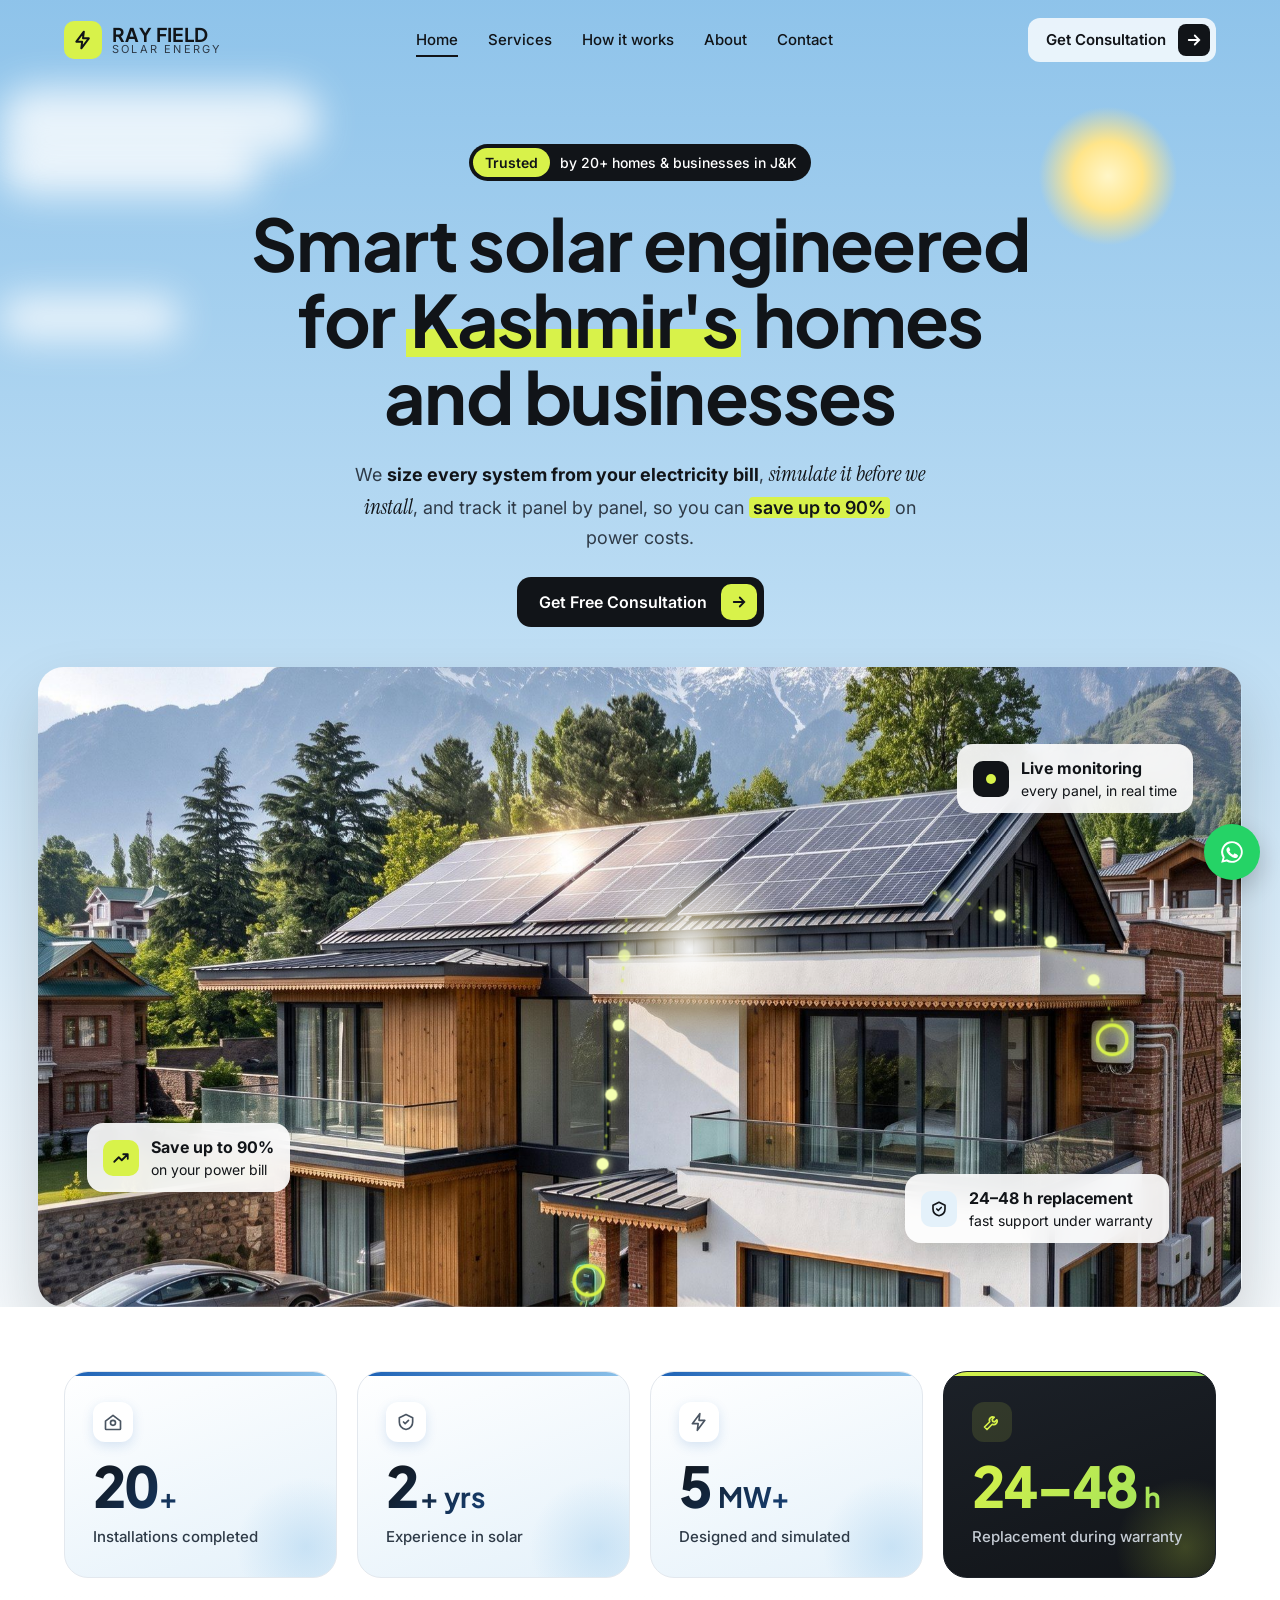
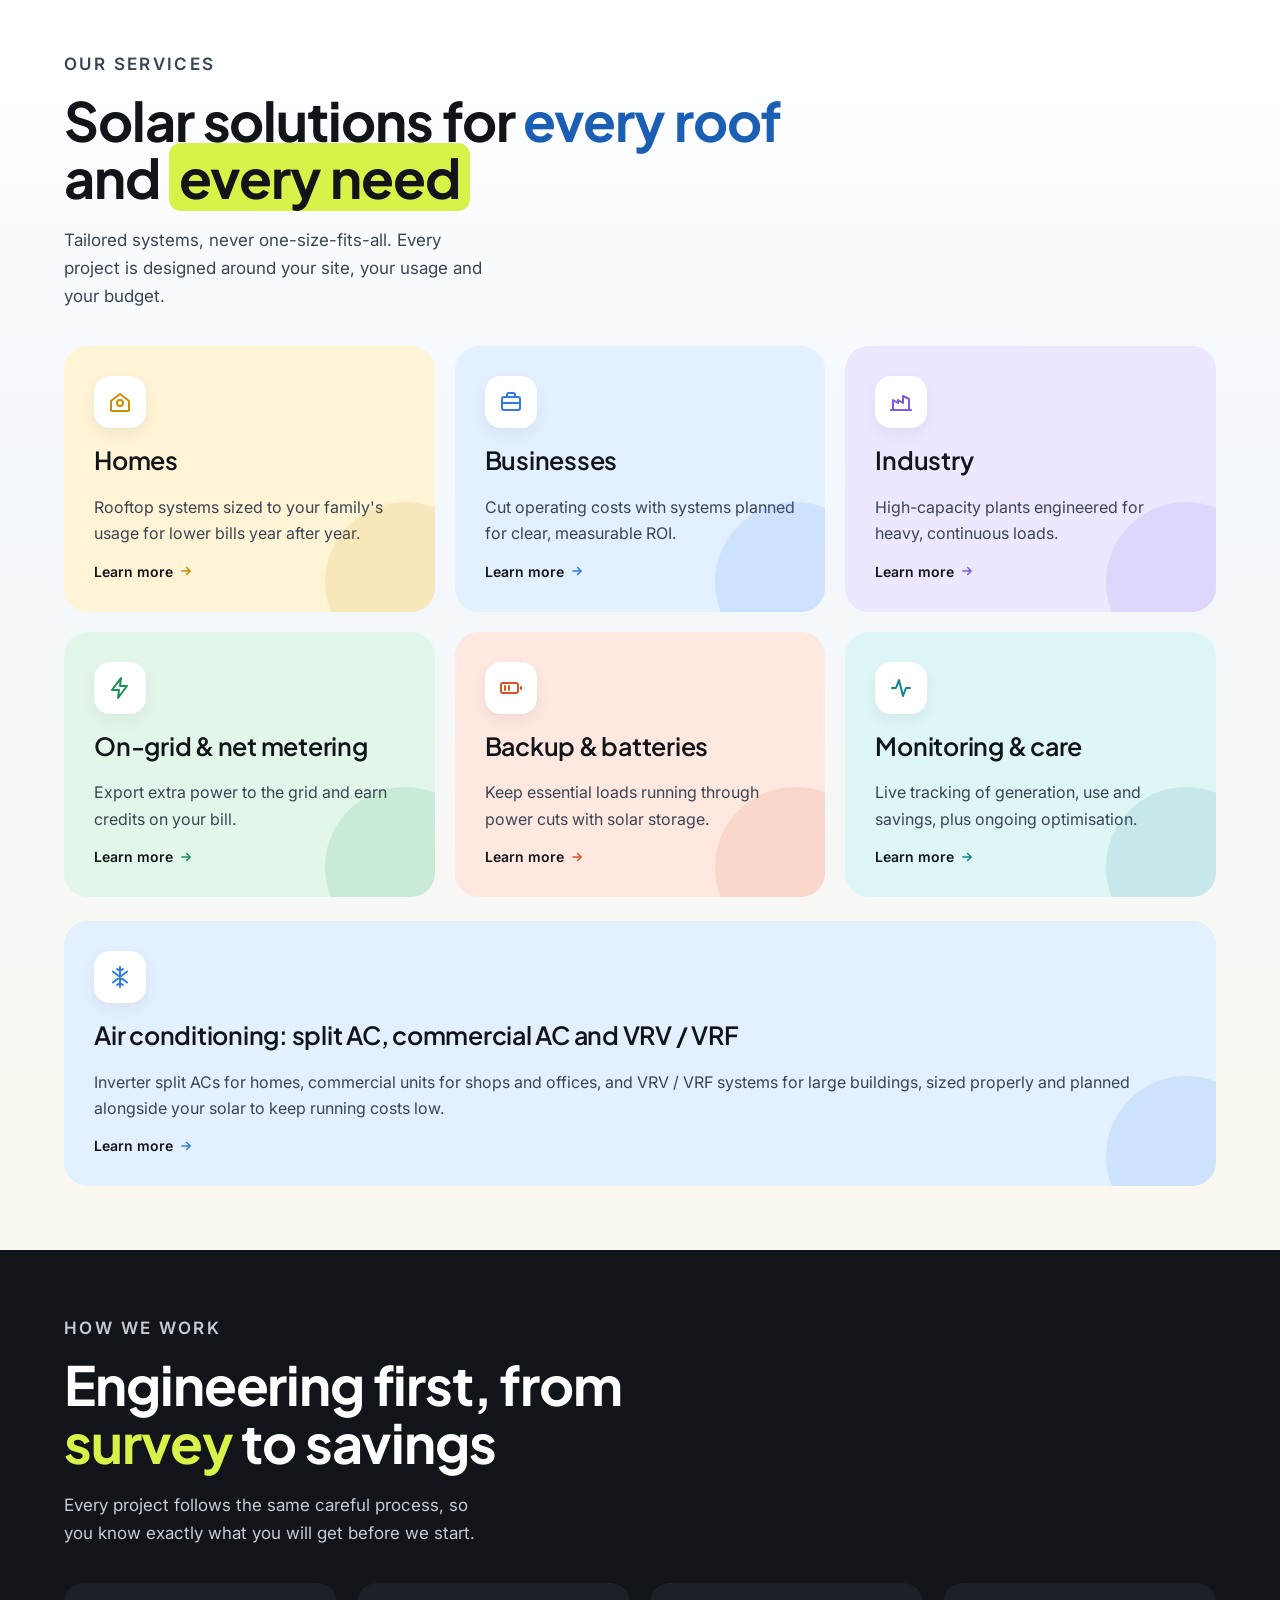
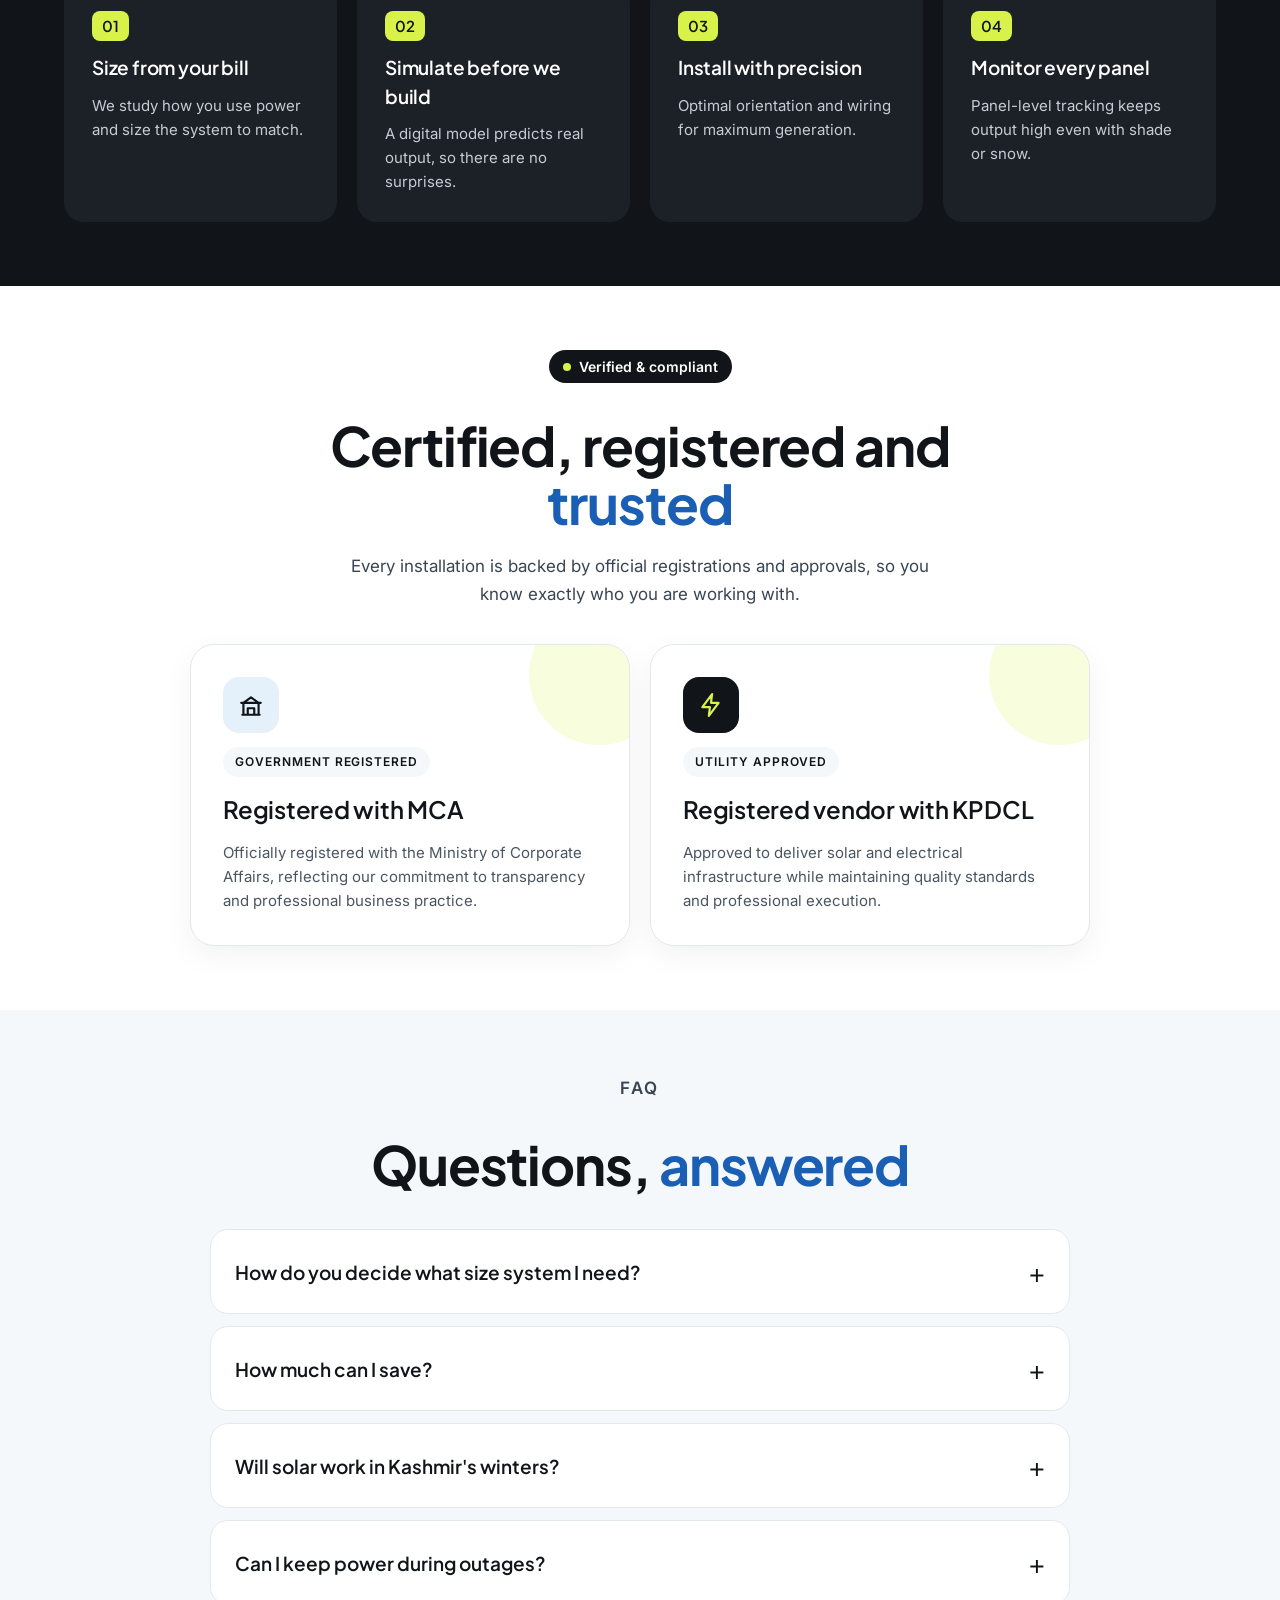
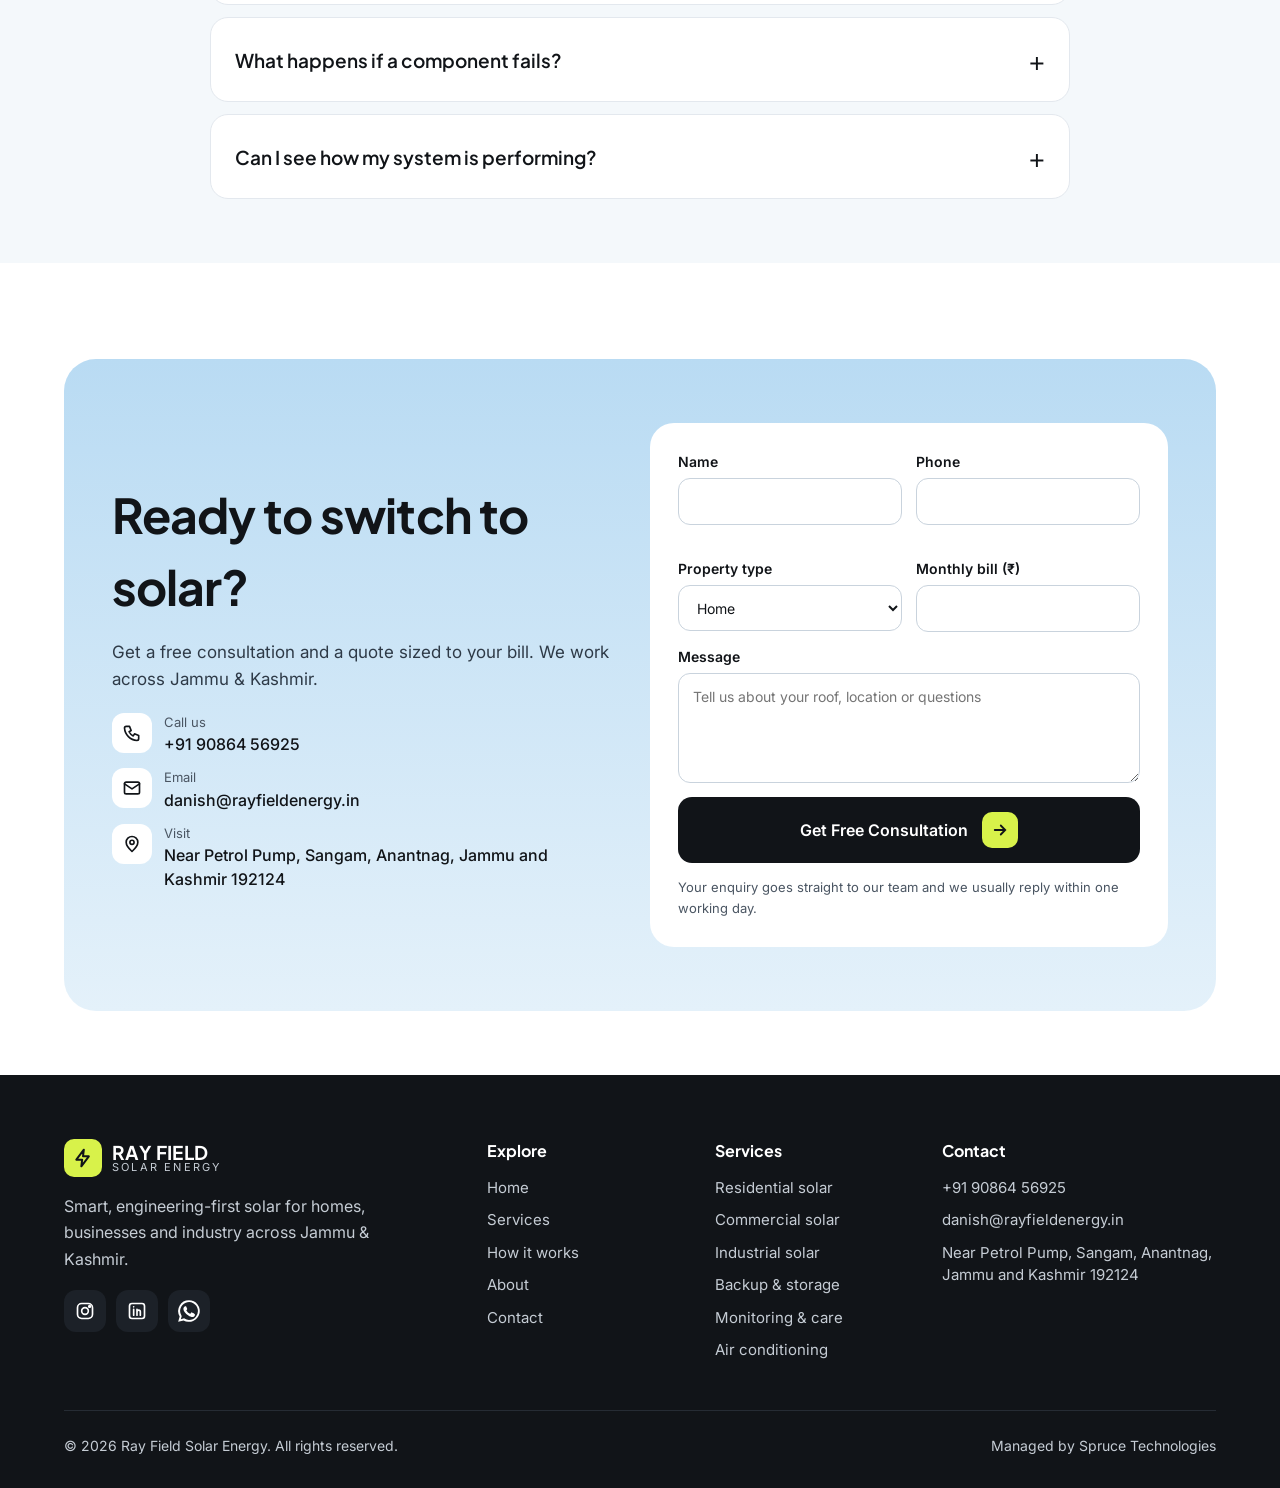
==== commit 09ffe98c: "Update contact email to danish@rayfieldenergy.in and address to Sangam, Anantnag Co-Authored-By: Cla" ====
--- a/index.html
+++ b/index.html
@@ -116,8 +116,8 @@
 <p>Get a free consultation and a quote sized to your bill. We work across Jammu &amp; Kashmir.</p>
 <ul class="contact-list">
 <li><span class="ic"><svg width="20" height="20" viewBox="0 0 24 24" fill="none" stroke="currentColor" stroke-width="2" stroke-linecap="round" stroke-linejoin="round" aria-hidden="true"><path d="M5 4h4l2 5-2.5 1.5a11 11 0 0 0 5 5L15 13l5 2v4a2 2 0 0 1-2 2A16 16 0 0 1 3 6a2 2 0 0 1 2-2"/></svg></span><span><small>Call us</small><a href="tel:+919086456925">+91 90864 56925</a></span></li>
-<li><span class="ic"><svg width="20" height="20" viewBox="0 0 24 24" fill="none" stroke="currentColor" stroke-width="2" stroke-linecap="round" stroke-linejoin="round" aria-hidden="true"><rect x="3" y="5" width="18" height="14" rx="2"/><path d="m3 7 9 6 9-6"/></svg></span><span><small>Email</small><a href="mailto:rayfieldsolarenergy@gmail.com">rayfieldsolarenergy@gmail.com</a></span></li>
-<li><span class="ic"><svg width="20" height="20" viewBox="0 0 24 24" fill="none" stroke="currentColor" stroke-width="2" stroke-linecap="round" stroke-linejoin="round" aria-hidden="true"><path d="M12 21s-7-6.2-7-11a7 7 0 0 1 14 0c0 4.8-7 11-7 11z"/><circle cx="12" cy="10" r="2.5"/></svg></span><span><small>Visit</small>K P Road, Anantnag, Jammu &amp; Kashmir</span></li>
+<li><span class="ic"><svg width="20" height="20" viewBox="0 0 24 24" fill="none" stroke="currentColor" stroke-width="2" stroke-linecap="round" stroke-linejoin="round" aria-hidden="true"><rect x="3" y="5" width="18" height="14" rx="2"/><path d="m3 7 9 6 9-6"/></svg></span><span><small>Email</small><a href="mailto:danish@rayfieldenergy.in">danish@rayfieldenergy.in</a></span></li>
+<li><span class="ic"><svg width="20" height="20" viewBox="0 0 24 24" fill="none" stroke="currentColor" stroke-width="2" stroke-linecap="round" stroke-linejoin="round" aria-hidden="true"><path d="M12 21s-7-6.2-7-11a7 7 0 0 1 14 0c0 4.8-7 11-7 11z"/><circle cx="12" cy="10" r="2.5"/></svg></span><span><small>Visit</small>Near Petrol Pump, Sangam, Anantnag, Jammu and Kashmir 192124</span></li>
 </ul>
 </div>
 <form class="quote" novalidate><input type="text" name="_honey" tabindex="-1" autocomplete="off" aria-hidden="true" style="position:absolute;left:-9999px;width:1px;height:1px;opacity:0">
@@ -144,7 +144,7 @@
 </div>
 <div><h4>Explore</h4><ul><li><a href="index.html">Home</a></li><li><a href="services.html">Services</a></li><li><a href="how-it-works.html">How it works</a></li><li><a href="about.html">About</a></li><li><a href="contact.html">Contact</a></li></ul></div>
 <div><h4>Services</h4><ul><li><a href="services.html#homes">Residential solar</a></li><li><a href="services.html#business">Commercial solar</a></li><li><a href="services.html#industry">Industrial solar</a></li><li><a href="services.html#storage">Backup &amp; storage</a></li><li><a href="services.html#monitoring">Monitoring &amp; care</a></li><li><a href="services.html#air-conditioning">Air conditioning</a></li></ul></div>
-<div><h4>Contact</h4><ul><li><a href="tel:+919086456925">+91 90864 56925</a></li><li><a href="mailto:rayfieldsolarenergy@gmail.com">rayfieldsolarenergy@gmail.com</a></li><li>K P Road, Anantnag, Jammu &amp; Kashmir</li></ul></div>
+<div><h4>Contact</h4><ul><li><a href="tel:+919086456925">+91 90864 56925</a></li><li><a href="mailto:danish@rayfieldenergy.in">danish@rayfieldenergy.in</a></li><li>Near Petrol Pump, Sangam, Anantnag, Jammu and Kashmir 192124</li></ul></div>
 </div>
 <div class="foot-bottom"><p>&copy; <span data-year>2026</span> Ray Field Solar Energy. All rights reserved.</p><p>Managed by Spruce Technologies</p></div>
 </div>
